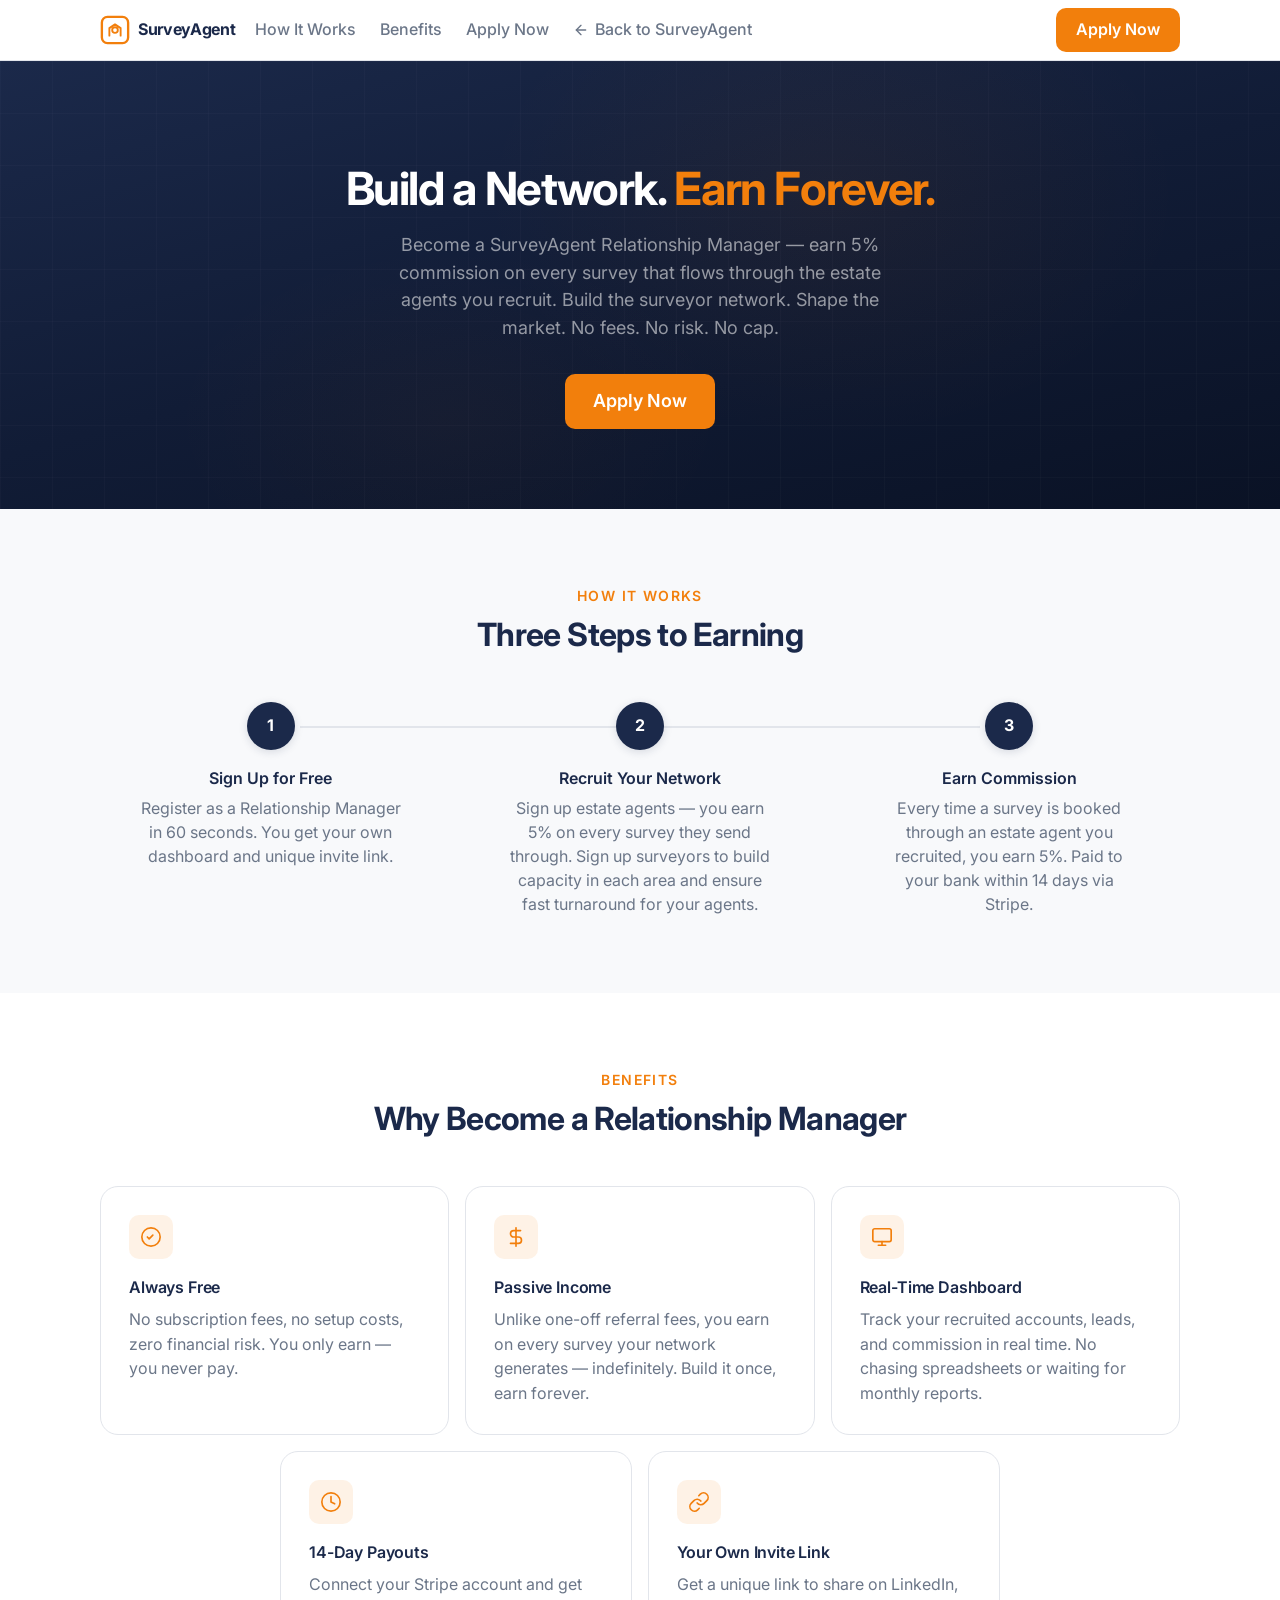
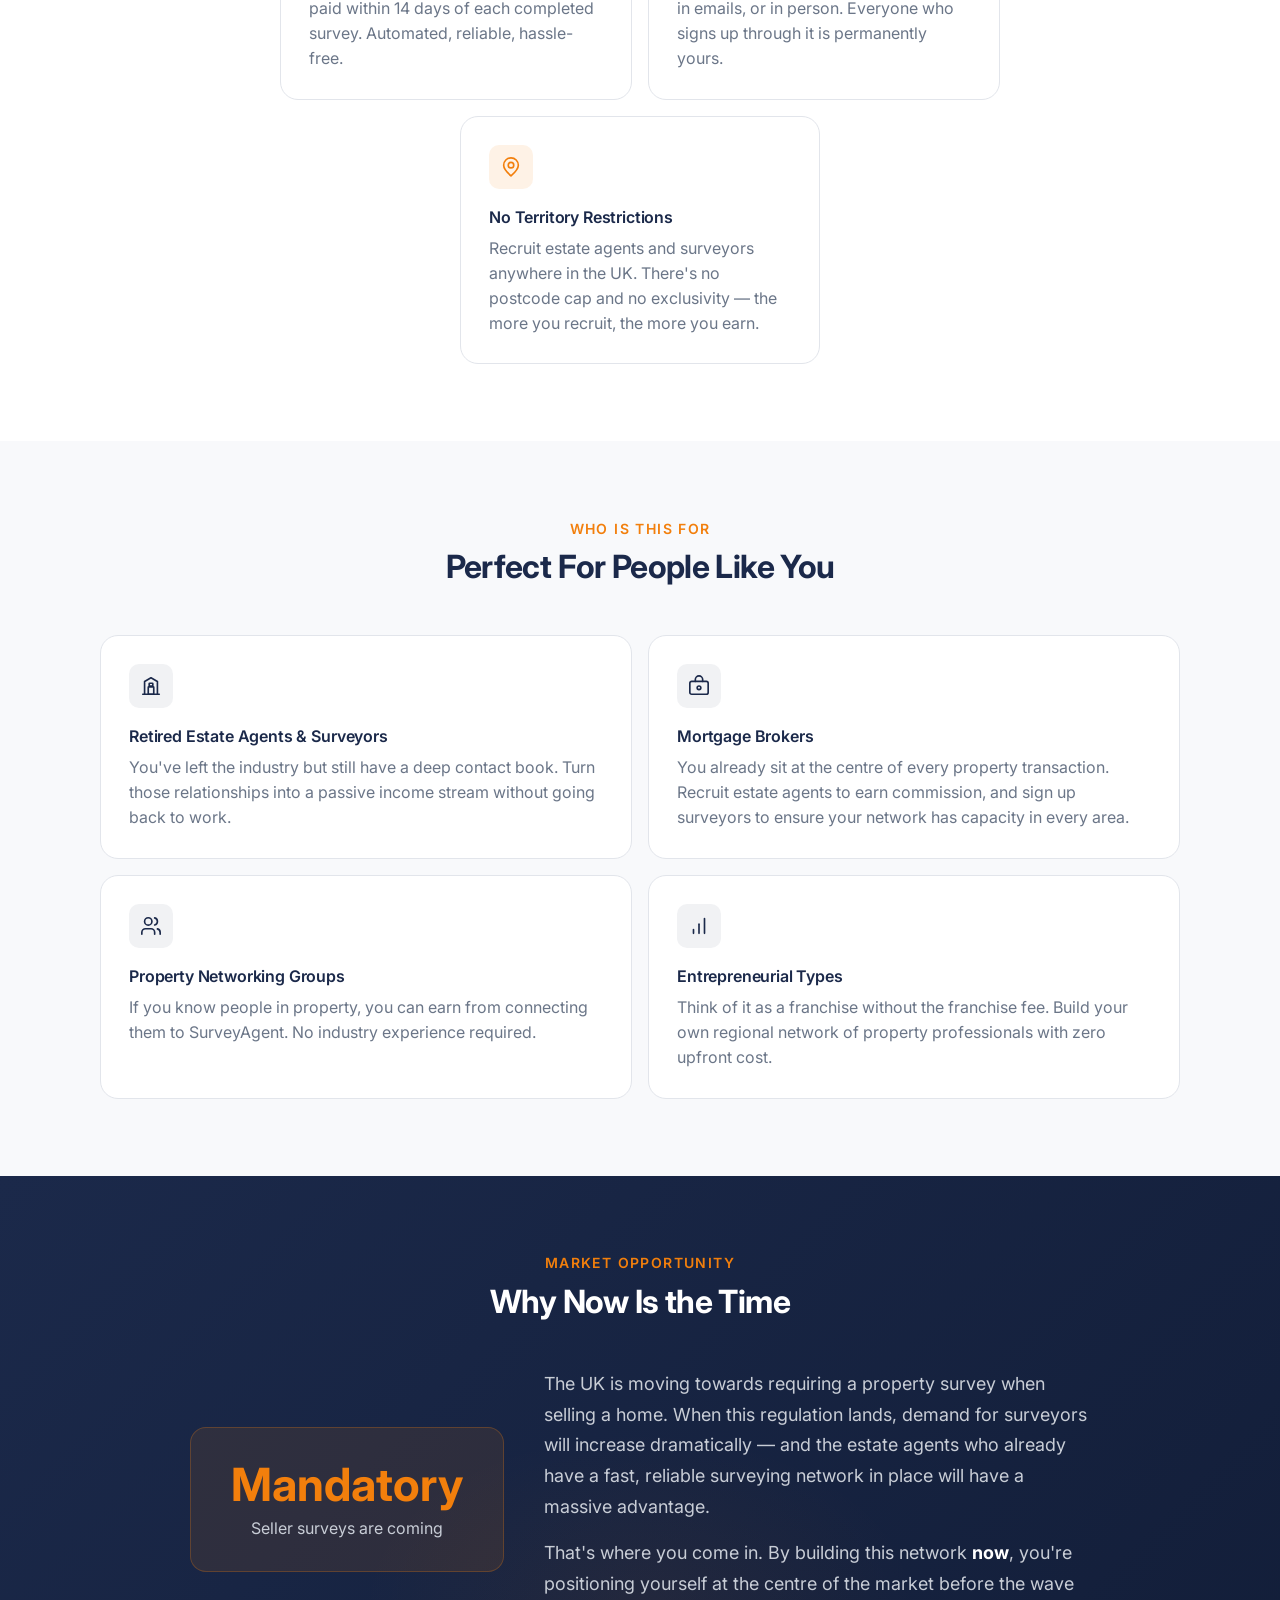
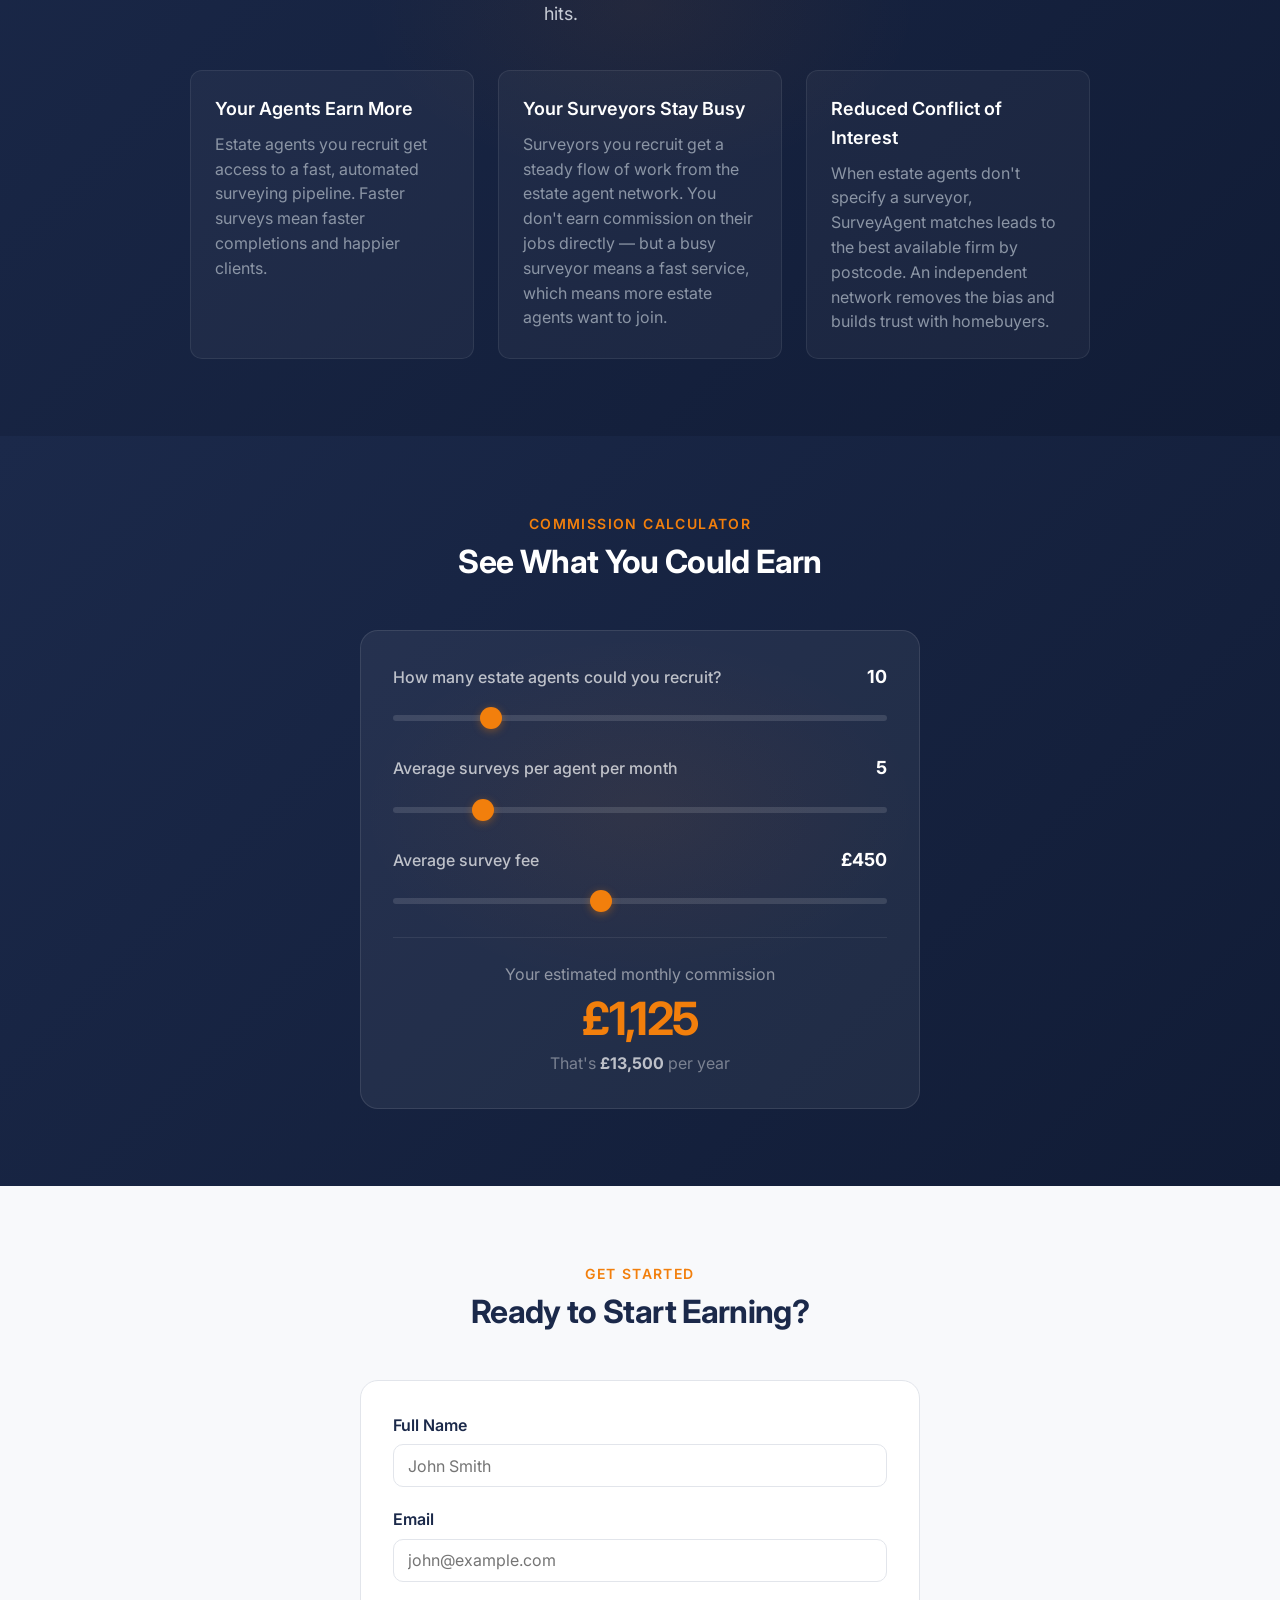
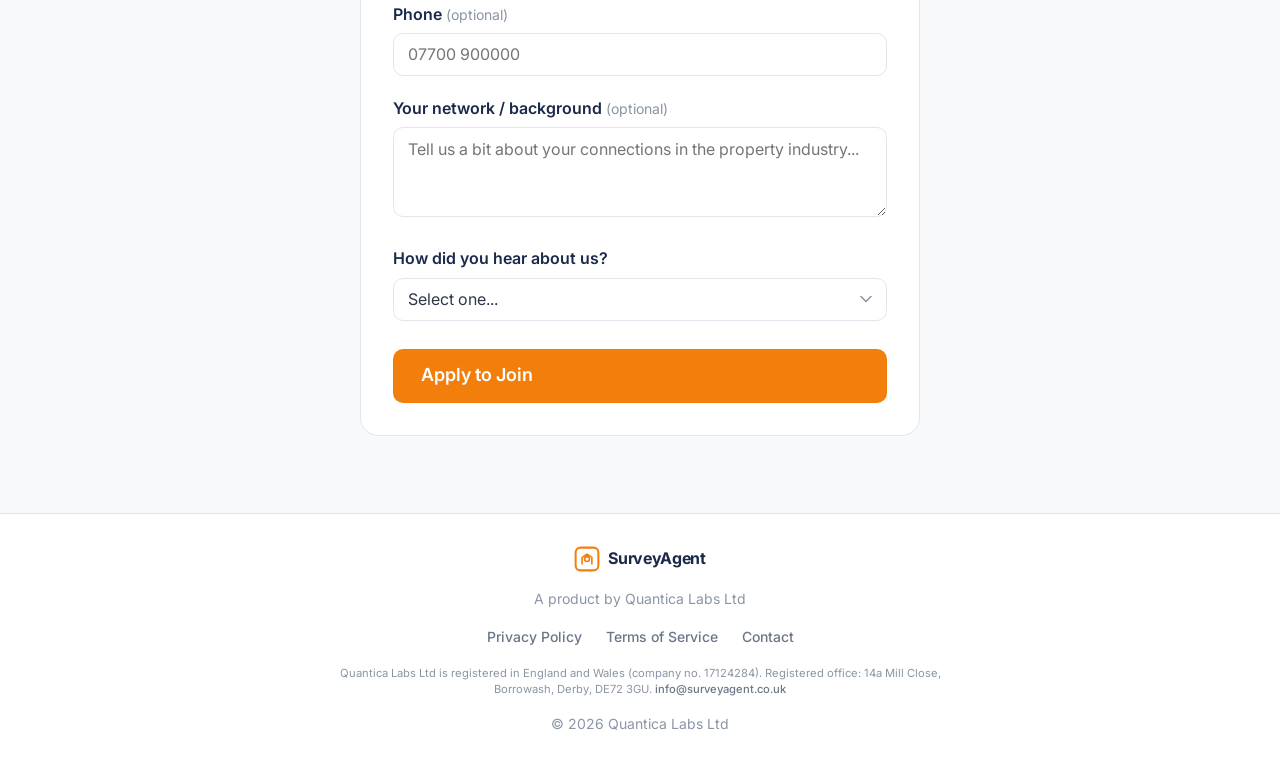
==== partner.html @ 7b4f499f "Make the company disclosure smaller and centered Footer legal line is 0.7rem, muted, and text-align " ====
<!DOCTYPE html>
<html lang="en">
<head>
  <meta charset="UTF-8">
  <meta name="viewport" content="width=device-width, initial-scale=1.0">
  <title>Become a Relationship Manager — SurveyAgent</title>
  <meta name="description" content="Earn 5% commission on every property survey by recruiting estate agents to SurveyAgent. Build the surveyor network. Free to join, no cap on earnings.">
  <meta property="og:title" content="Become a Relationship Manager — SurveyAgent">
  <meta property="og:description" content="Earn 5% commission on every property survey by recruiting estate agents to SurveyAgent. Build the surveyor network. Free to join, no cap on earnings.">
  <meta property="og:type" content="website">
  <meta property="og:url" content="https://surveyagent.co.uk/partner">
  <meta name="twitter:card" content="summary_large_image">
  <meta name="twitter:title" content="Become a Relationship Manager — SurveyAgent">
  <meta name="twitter:description" content="Earn 5% commission on every property survey by recruiting estate agents to SurveyAgent. Build the surveyor network. Free to join, no cap on earnings.">
  <link rel="preconnect" href="https://fonts.googleapis.com">
  <link rel="preconnect" href="https://fonts.gstatic.com" crossorigin>
  <link href="https://fonts.googleapis.com/css2?family=Inter:wght@400;500;600;700&display=swap" rel="stylesheet">
  <link rel="icon" type="image/svg+xml" href="data:image/svg+xml,%3Csvg width='32' height='32' viewBox='0 0 32 32' fill='none' xmlns='http://www.w3.org/2000/svg'%3E%3Crect x='2' y='2' width='28' height='28' rx='6' stroke='%23f27f0c' stroke-width='2.5'/%3E%3Cpath d='M10 22V14L16 10L22 14V22' stroke='%23f27f0c' stroke-width='2' stroke-linecap='round' stroke-linejoin='round'/%3E%3Ccircle cx='16' cy='16' r='3' stroke='%23f27f0c' stroke-width='2'/%3E%3C/svg%3E">
  <style>
    /* ===== RESET & BASE ===== */
    *, *::before, *::after { box-sizing: border-box; margin: 0; padding: 0; }

    html {
      -webkit-font-smoothing: antialiased;
      -moz-osx-font-smoothing: grayscale;
      text-rendering: optimizeLegibility;
      scroll-behavior: smooth;
    }

    :root {
      --navy: #1b294a;
      --navy-dark: #111c36;
      --navy-deeper: #0a1225;
      --orange: #f27f0c;
      --orange-hover: #d96f08;
      --orange-glow: rgba(242, 127, 12, 0.15);
      --orange-light: rgba(242, 127, 12, 0.1);
      --white: #ffffff;
      --gray-50: #f8f9fb;
      --gray-100: #f0f2f5;
      --gray-200: #e2e5eb;
      --gray-300: #c8cdd6;
      --gray-400: #8b95a5;
      --gray-500: #6b7688;
      --gray-600: #4a5568;
      --gray-700: #2d3748;
      --text-xs: clamp(0.75rem, 0.7rem + 0.25vw, 0.875rem);
      --text-sm: clamp(0.875rem, 0.8rem + 0.35vw, 1rem);
      --text-base: clamp(1rem, 0.95rem + 0.25vw, 1.125rem);
      --text-lg: clamp(1.125rem, 1rem + 0.75vw, 1.375rem);
      --text-xl: clamp(1.375rem, 1.1rem + 1.2vw, 2rem);
      --text-2xl: clamp(1.75rem, 1.1rem + 2.2vw, 3rem);
      --font-body: 'Inter', -apple-system, BlinkMacSystemFont, 'Segoe UI', sans-serif;
      --radius-sm: 0.375rem;
      --radius-md: 0.625rem;
      --radius-lg: 0.875rem;
      --radius-xl: 1.125rem;
      --shadow-sm: 0 1px 3px rgba(0,0,0,0.06), 0 1px 2px rgba(0,0,0,0.04);
      --shadow-md: 0 4px 16px rgba(0,0,0,0.07), 0 2px 4px rgba(0,0,0,0.04);
      --shadow-lg: 0 10px 32px rgba(0,0,0,0.1), 0 4px 10px rgba(0,0,0,0.05);
      --transition-fast: 180ms cubic-bezier(0.16, 1, 0.3, 1);
      --transition-med: 300ms cubic-bezier(0.16, 1, 0.3, 1);
    }

    body {
      font-family: var(--font-body);
      font-size: var(--text-base);
      line-height: 1.6;
      color: var(--gray-700);
      background-color: var(--white);
      overflow-x: hidden;
    }

    a { text-decoration: none; color: inherit; }
    button { cursor: pointer; background: none; border: none; font: inherit; }

    /* ===== SCROLL REVEAL ===== */
    [data-reveal] {
      opacity: 0;
      transform: translateY(20px);
      transition: opacity 0.55s cubic-bezier(0.16, 1, 0.3, 1),
                  transform 0.55s cubic-bezier(0.16, 1, 0.3, 1);
    }
    [data-reveal].is-visible {
      opacity: 1;
      transform: translateY(0);
    }
    [data-reveal-child] > * {
      opacity: 0;
      transform: translateY(16px);
      transition: opacity 0.5s cubic-bezier(0.16, 1, 0.3, 1),
                  transform 0.5s cubic-bezier(0.16, 1, 0.3, 1);
    }
    [data-reveal-child].is-visible > * {
      opacity: 1;
      transform: translateY(0);
    }
    [data-reveal-child].is-visible > *:nth-child(1) { transition-delay: 0s; }
    [data-reveal-child].is-visible > *:nth-child(2) { transition-delay: 0.08s; }
    [data-reveal-child].is-visible > *:nth-child(3) { transition-delay: 0.16s; }
    [data-reveal-child].is-visible > *:nth-child(4) { transition-delay: 0.24s; }
    [data-reveal-child].is-visible > *:nth-child(5) { transition-delay: 0.32s; }
    [data-reveal-child].is-visible > *:nth-child(6) { transition-delay: 0.40s; }

    /* ===== STICKY NAV ===== */
    .nav {
      position: sticky;
      top: 0;
      z-index: 100;
      background: rgba(255,255,255,0.92);
      backdrop-filter: blur(16px) saturate(180%);
      -webkit-backdrop-filter: blur(16px) saturate(180%);
      border-bottom: 1px solid var(--gray-200);
      padding: 0 1.5rem;
    }

    .nav-inner {
      max-width: 1080px;
      margin: 0 auto;
      display: flex;
      align-items: center;
      justify-content: space-between;
      height: 60px;
    }

    .nav-left {
      display: flex;
      align-items: center;
      gap: 1.25rem;
    }

    .nav-logo {
      display: flex;
      align-items: center;
      gap: 0.5rem;
      transition: opacity var(--transition-fast);
    }
    .nav-logo:hover { opacity: 0.7; }
    .nav-logo svg { width: 30px; height: 30px; }
    .nav-logo .wordmark {
      font-size: var(--text-sm);
      font-weight: 700;
      color: var(--navy);
      letter-spacing: -0.02em;
    }

    .nav-links {
      display: flex;
      align-items: center;
      gap: 1.5rem;
    }

    .nav-links a {
      font-size: var(--text-sm);
      color: var(--gray-500);
      font-weight: 500;
      transition: color var(--transition-fast);
    }
    .nav-links a:hover { color: var(--navy); }

    .nav-back {
      font-size: var(--text-sm);
      color: var(--gray-400);
      display: flex;
      align-items: center;
      gap: 0.35rem;
      transition: color var(--transition-fast);
      font-weight: 500;
    }
    .nav-back:hover { color: var(--navy); }
    .nav-back svg {
      width: 16px; height: 16px;
      stroke: currentColor; fill: none;
      stroke-width: 2; stroke-linecap: round; stroke-linejoin: round;
    }

    .nav-hamburger {
      display: none;
      width: 36px;
      height: 36px;
      align-items: center;
      justify-content: center;
      border-radius: var(--radius-sm);
      transition: background var(--transition-fast);
    }
    .nav-hamburger:hover { background: var(--gray-100); }
    .nav-hamburger svg {
      width: 20px; height: 20px;
      stroke: var(--navy); fill: none;
      stroke-width: 2; stroke-linecap: round; stroke-linejoin: round;
    }

    .nav-right {
      display: flex;
      align-items: center;
      gap: 1rem;
    }

    .btn-cta {
      display: inline-flex;
      align-items: center;
      gap: 0.5rem;
      padding: 0.575rem 1.25rem;
      background: var(--orange);
      color: var(--white);
      font-size: var(--text-sm);
      font-weight: 600;
      border-radius: var(--radius-md);
      transition: all var(--transition-fast);
      white-space: nowrap;
    }
    .btn-cta:hover {
      background: var(--orange-hover);
      transform: translateY(-1px);
      box-shadow: 0 4px 14px rgba(242,127,12,0.3);
    }

    .btn-cta-lg {
      padding: 0.8rem 1.75rem;
      font-size: var(--text-base);
      border-radius: var(--radius-md);
    }

    /* ===== MOBILE NAV ===== */
    .mobile-menu {
      display: none;
      position: fixed;
      top: 60px;
      left: 0;
      right: 0;
      background: var(--white);
      border-bottom: 1px solid var(--gray-200);
      padding: 1rem 1.5rem;
      z-index: 99;
      box-shadow: var(--shadow-lg);
    }
    .mobile-menu.is-open { display: block; }
    .mobile-menu a {
      display: block;
      padding: 0.75rem 0;
      font-size: var(--text-sm);
      font-weight: 500;
      color: var(--gray-600);
      border-bottom: 1px solid var(--gray-100);
      transition: color var(--transition-fast);
    }
    .mobile-menu a:last-child { border-bottom: none; }
    .mobile-menu a:hover { color: var(--orange); }

    @media (max-width: 700px) {
      .nav-links { display: none; }
      .nav-hamburger { display: flex; }
    }

    /* ===== HERO ===== */
    .sales-hero {
      background: linear-gradient(165deg, var(--navy) 0%, var(--navy-dark) 50%, var(--navy-deeper) 100%);
      padding: clamp(4rem, 8vw, 6.5rem) 1.5rem clamp(3.5rem, 7vw, 5rem);
      text-align: center;
      position: relative;
      overflow: hidden;
    }

    .sales-hero::before {
      content: '';
      position: absolute;
      inset: 0;
      background:
        radial-gradient(ellipse 500px 350px at 65% 30%, rgba(242,127,12,0.05) 0%, transparent 70%),
        radial-gradient(ellipse 400px 250px at 35% 80%, rgba(242,127,12,0.03) 0%, transparent 70%);
      pointer-events: none;
    }

    .sales-hero::after {
      content: '';
      position: absolute;
      inset: 0;
      background-image:
        linear-gradient(rgba(255,255,255,0.018) 1px, transparent 1px),
        linear-gradient(90deg, rgba(255,255,255,0.018) 1px, transparent 1px);
      background-size: 52px 52px;
      pointer-events: none;
    }

    .sales-hero-content {
      position: relative;
      z-index: 2;
      max-width: 620px;
      margin: 0 auto;
      animation: heroIn 0.7s cubic-bezier(0.16, 1, 0.3, 1) both;
    }
    @keyframes heroIn {
      from { opacity: 0; transform: translateY(-10px); }
      to   { opacity: 1; transform: translateY(0); }
    }

    .sales-hero h1 {
      font-size: var(--text-2xl);
      font-weight: 700;
      color: var(--white);
      letter-spacing: -0.03em;
      line-height: 1.12;
      margin-bottom: 1rem;
    }
    .sales-hero h1 span { color: var(--orange); }

    .sales-hero p {
      font-size: var(--text-base);
      color: rgba(255,255,255,0.55);
      line-height: 1.55;
      max-width: 500px;
      margin: 0 auto 2rem;
    }

    .sales-hero .btn-cta {
      animation: heroIn 0.7s 0.15s cubic-bezier(0.16, 1, 0.3, 1) both;
    }

    /* ===== SECTIONS ===== */
    .section {
      padding: clamp(3rem, 6vw, 5rem) 1.5rem;
    }

    .section-alt { background: var(--gray-50); }

    .section-navy {
      background: linear-gradient(135deg, var(--navy) 0%, var(--navy-dark) 100%);
      position: relative;
      overflow: hidden;
    }
    .section-navy::before {
      content: '';
      position: absolute;
      inset: 0;
      background: radial-gradient(ellipse 400px 250px at 50% 50%, rgba(242,127,12,0.06) 0%, transparent 70%);
      pointer-events: none;
    }

    .section-inner {
      max-width: 1080px;
      margin: 0 auto;
    }

    .section-header {
      text-align: center;
      margin-bottom: clamp(2rem, 4vw, 3rem);
    }

    .section-label {
      font-size: var(--text-xs);
      font-weight: 600;
      color: var(--orange);
      text-transform: uppercase;
      letter-spacing: 0.1em;
      margin-bottom: 0.5rem;
    }

    .section-title {
      font-size: var(--text-xl);
      font-weight: 700;
      color: var(--navy);
      letter-spacing: -0.02em;
      line-height: 1.2;
    }

    .section-navy .section-title { color: var(--white); }
    .section-navy .section-label { color: var(--orange); }

    /* ===== HOW IT WORKS ===== */
    .steps-grid {
      display: grid;
      grid-template-columns: repeat(3, 1fr);
      gap: 1.75rem;
      position: relative;
    }

    @media (min-width: 861px) {
      .steps-grid::before {
        content: '';
        position: absolute;
        top: 24px;
        left: calc(16.667% + 1.25rem);
        right: calc(16.667% + 1.25rem);
        height: 2px;
        background: linear-gradient(90deg, var(--gray-200) 0%, var(--gray-200) 100%);
        background-size: 8px 2px;
      }
    }

    @media (max-width: 860px) {
      .steps-grid { grid-template-columns: 1fr; gap: 1.25rem; }
    }

    .step-item { text-align: center; position: relative; }

    .step-number {
      width: 48px;
      height: 48px;
      border-radius: 50%;
      background: var(--navy);
      color: var(--white);
      font-weight: 700;
      font-size: var(--text-sm);
      display: inline-flex;
      align-items: center;
      justify-content: center;
      margin-bottom: 1rem;
      position: relative;
      z-index: 2;
      box-shadow: 0 2px 8px rgba(27,41,74,0.15);
    }

    .step-item h3 {
      font-size: var(--text-sm);
      font-weight: 600;
      color: var(--navy);
      margin-bottom: 0.25rem;
    }

    .step-item p {
      font-size: var(--text-sm);
      color: var(--gray-500);
      line-height: 1.5;
      max-width: 260px;
      margin: 0 auto;
    }

    /* ===== BENEFIT CARDS ===== */
    .benefit-grid {
      display: grid;
      gap: 1rem;
    }

    .benefit-grid-3 { grid-template-columns: repeat(3, 1fr); }

    @media (max-width: 860px) {
      .benefit-grid-3 { grid-template-columns: 1fr; }
    }

    .benefit-card {
      background: var(--white);
      border: 1px solid var(--gray-200);
      border-radius: var(--radius-xl);
      padding: 1.75rem;
      transition: all var(--transition-med);
    }

    .section-alt .benefit-card { background: var(--white); }

    .benefit-card:hover {
      transform: translateY(-3px);
      box-shadow: var(--shadow-lg);
      border-color: var(--gray-300);
    }

    .benefit-icon {
      width: 44px;
      height: 44px;
      border-radius: var(--radius-md);
      background: var(--orange-light);
      display: flex;
      align-items: center;
      justify-content: center;
      margin-bottom: 1rem;
    }

    .benefit-icon svg {
      width: 22px; height: 22px;
      stroke: var(--orange); fill: none;
      stroke-width: 1.8;
      stroke-linecap: round; stroke-linejoin: round;
    }

    .benefit-card h3 {
      font-size: var(--text-sm);
      font-weight: 600;
      color: var(--navy);
      margin-bottom: 0.375rem;
      letter-spacing: -0.01em;
    }

    .benefit-card p {
      font-size: var(--text-sm);
      color: var(--gray-500);
      line-height: 1.55;
    }

    .benefit-bottom-row {
      display: grid;
      grid-template-columns: repeat(2, 1fr);
      gap: 1rem;
      max-width: 720px;
      margin: 1rem auto 0;
    }

    @media (max-width: 860px) {
      .benefit-bottom-row { grid-template-columns: 1fr; max-width: 100%; }
    }

    /* ===== PERSONA CARDS ===== */
    .persona-grid {
      display: grid;
      grid-template-columns: repeat(2, 1fr);
      gap: 1rem;
    }

    @media (max-width: 700px) {
      .persona-grid { grid-template-columns: 1fr; }
    }

    .persona-card {
      background: var(--white);
      border: 1px solid var(--gray-200);
      border-radius: var(--radius-xl);
      padding: 1.75rem;
      transition: all var(--transition-med);
    }

    .persona-card:hover {
      transform: translateY(-3px);
      box-shadow: var(--shadow-lg);
      border-color: var(--gray-300);
    }

    .persona-icon {
      width: 44px;
      height: 44px;
      border-radius: var(--radius-md);
      background: rgba(27,41,74,0.06);
      display: flex;
      align-items: center;
      justify-content: center;
      margin-bottom: 1rem;
    }

    .persona-icon svg {
      width: 22px; height: 22px;
      stroke: var(--navy); fill: none;
      stroke-width: 1.8;
      stroke-linecap: round; stroke-linejoin: round;
    }

    .persona-card h3 {
      font-size: var(--text-sm);
      font-weight: 600;
      color: var(--navy);
      margin-bottom: 0.375rem;
      letter-spacing: -0.01em;
    }

    .persona-card p {
      font-size: var(--text-sm);
      color: var(--gray-500);
      line-height: 1.55;
    }

    /* ===== MARKET OPPORTUNITY ===== */
    .opportunity-content {
      max-width: 900px;
      margin: 0 auto;
    }

    .opportunity-main {
      display: flex;
      gap: 2.5rem;
      align-items: center;
      margin-bottom: 2.5rem;
    }

    .opportunity-highlight {
      flex-shrink: 0;
      background: rgba(242, 127, 12, 0.1);
      border: 1px solid rgba(242, 127, 12, 0.25);
      border-radius: 16px;
      padding: 2rem 2.5rem;
      text-align: center;
      min-width: 180px;
    }

    .opportunity-stat {
      font-size: var(--text-2xl);
      font-weight: 700;
      color: var(--orange);
      line-height: 1.1;
    }

    .opportunity-stat-label {
      font-size: var(--text-sm);
      color: var(--gray-300);
      margin-top: 0.5rem;
      line-height: 1.3;
    }

    .opportunity-text p {
      color: var(--gray-300);
      font-size: var(--text-base);
      line-height: 1.7;
    }

    .opportunity-text strong {
      color: var(--white);
    }

    .opportunity-cards {
      display: grid;
      grid-template-columns: repeat(3, 1fr);
      gap: 1.5rem;
    }

    .opportunity-card {
      background: rgba(255, 255, 255, 0.04);
      border: 1px solid rgba(255, 255, 255, 0.08);
      border-radius: 12px;
      padding: 1.5rem;
      transition: border-color 0.3s ease, transform 0.3s ease;
    }

    .opportunity-card:hover {
      border-color: rgba(242, 127, 12, 0.3);
      transform: translateY(-2px);
    }

    .opportunity-card h3 {
      font-size: var(--text-base);
      font-weight: 600;
      color: var(--white);
      margin-bottom: 0.5rem;
    }

    .opportunity-card p {
      font-size: var(--text-sm);
      color: var(--gray-400);
      line-height: 1.55;
    }

    @media (max-width: 768px) {
      .opportunity-main {
        flex-direction: column;
        text-align: center;
      }
      .opportunity-cards {
        grid-template-columns: 1fr;
      }
    }

    /* ===== CALCULATOR ===== */
    .calc-wrapper {
      max-width: 560px;
      margin: 0 auto;
      position: relative;
      z-index: 1;
    }

    .calc-card {
      background: rgba(255,255,255,0.06);
      border: 1px solid rgba(255,255,255,0.1);
      border-radius: var(--radius-xl);
      padding: 2rem;
    }

    .calc-field {
      margin-bottom: 1.5rem;
    }

    .calc-field label {
      display: flex;
      justify-content: space-between;
      align-items: baseline;
      font-size: var(--text-sm);
      font-weight: 500;
      color: rgba(255,255,255,0.7);
      margin-bottom: 0.625rem;
    }

    .calc-field label .calc-val {
      font-weight: 700;
      color: var(--white);
      font-size: var(--text-base);
    }

    .calc-slider {
      -webkit-appearance: none;
      appearance: none;
      width: 100%;
      height: 6px;
      border-radius: 3px;
      background: rgba(255,255,255,0.12);
      outline: none;
    }

    .calc-slider::-webkit-slider-thumb {
      -webkit-appearance: none;
      appearance: none;
      width: 22px;
      height: 22px;
      border-radius: 50%;
      background: var(--orange);
      cursor: pointer;
      box-shadow: 0 2px 8px rgba(242,127,12,0.4);
      transition: transform var(--transition-fast);
    }
    .calc-slider::-webkit-slider-thumb:hover {
      transform: scale(1.15);
    }

    .calc-slider::-moz-range-thumb {
      width: 22px;
      height: 22px;
      border-radius: 50%;
      background: var(--orange);
      cursor: pointer;
      border: none;
      box-shadow: 0 2px 8px rgba(242,127,12,0.4);
    }

    .calc-result {
      text-align: center;
      padding-top: 1.5rem;
      border-top: 1px solid rgba(255,255,255,0.08);
    }

    .calc-result-label {
      font-size: var(--text-sm);
      color: rgba(255,255,255,0.5);
      margin-bottom: 0.25rem;
    }

    .calc-result-value {
      font-size: var(--text-2xl);
      font-weight: 700;
      color: var(--orange);
      letter-spacing: -0.03em;
      line-height: 1.2;
    }

    .calc-result-annual {
      font-size: var(--text-sm);
      color: rgba(255,255,255,0.4);
      margin-top: 0.25rem;
    }

    .calc-result-annual strong {
      color: rgba(255,255,255,0.7);
    }

    /* ===== APPLICATION FORM ===== */
    .form-card {
      max-width: 560px;
      margin: 0 auto;
      background: var(--white);
      border: 1px solid var(--gray-200);
      border-radius: var(--radius-xl);
      padding: 2rem;
    }

    .section-alt .form-card { background: var(--white); }

    .form-group {
      margin-bottom: 1.25rem;
    }

    .form-group label {
      display: block;
      font-size: var(--text-sm);
      font-weight: 600;
      color: var(--navy);
      margin-bottom: 0.375rem;
    }

    .form-group label .optional {
      font-weight: 400;
      color: var(--gray-400);
      font-size: var(--text-xs);
    }

    .form-input,
    .form-select,
    .form-textarea {
      width: 100%;
      padding: 0.65rem 0.875rem;
      border: 1px solid var(--gray-200);
      border-radius: var(--radius-md);
      font-family: var(--font-body);
      font-size: var(--text-sm);
      color: var(--gray-700);
      background: var(--white);
      transition: border-color var(--transition-fast), box-shadow var(--transition-fast);
      outline: none;
    }

    .form-input:focus,
    .form-select:focus,
    .form-textarea:focus {
      border-color: var(--orange);
      box-shadow: 0 0 0 3px var(--orange-glow);
    }

    .form-textarea {
      min-height: 90px;
      resize: vertical;
    }

    .form-select {
      appearance: none;
      background-image: url("data:image/svg+xml,%3Csvg width='12' height='8' viewBox='0 0 12 8' fill='none' xmlns='http://www.w3.org/2000/svg'%3E%3Cpath d='M1 1.5L6 6.5L11 1.5' stroke='%238b95a5' stroke-width='1.5' stroke-linecap='round' stroke-linejoin='round'/%3E%3C/svg%3E");
      background-repeat: no-repeat;
      background-position: right 0.875rem center;
      padding-right: 2.5rem;
    }

    .form-submit {
      width: 100%;
      margin-top: 0.5rem;
    }

    .form-success {
      display: none;
      text-align: center;
      padding: 2rem 1rem;
    }

    .form-success.is-visible { display: block; }

    .form-success-icon {
      width: 56px;
      height: 56px;
      border-radius: 50%;
      background: rgba(34,197,94,0.1);
      display: inline-flex;
      align-items: center;
      justify-content: center;
      margin-bottom: 1rem;
    }

    .form-success-icon svg {
      width: 28px; height: 28px;
      stroke: #22c55e; fill: none;
      stroke-width: 2; stroke-linecap: round; stroke-linejoin: round;
    }

    .form-success h3 {
      font-size: var(--text-lg);
      font-weight: 700;
      color: var(--navy);
      margin-bottom: 0.5rem;
    }

    .form-success p {
      font-size: var(--text-sm);
      color: var(--gray-500);
      line-height: 1.55;
    }

    .form-success a {
      color: var(--orange);
      font-weight: 600;
    }
    .form-success a:hover { text-decoration: underline; }

    /* ===== CTA BAND ===== */
    .cta-band {
      background: linear-gradient(135deg, var(--navy) 0%, var(--navy-dark) 100%);
      padding: clamp(2.5rem, 5vw, 4rem) 1.5rem;
      text-align: center;
      position: relative;
      overflow: hidden;
    }

    .cta-band::before {
      content: '';
      position: absolute;
      inset: 0;
      background: radial-gradient(ellipse 400px 250px at 50% 50%, rgba(242,127,12,0.06) 0%, transparent 70%);
      pointer-events: none;
    }

    .cta-band h2 {
      font-size: var(--text-xl);
      font-weight: 700;
      color: var(--white);
      margin-bottom: 0.5rem;
      letter-spacing: -0.02em;
      position: relative;
      z-index: 1;
    }

    .cta-band p {
      font-size: var(--text-sm);
      color: rgba(255,255,255,0.45);
      margin-bottom: 1.5rem;
      position: relative;
      z-index: 1;
    }

    .cta-band .btn-cta { position: relative; z-index: 1; }

    /* ===== FOOTER ===== */
    .footer {
      padding: 2rem 1.5rem;
      text-align: center;
      border-top: 1px solid var(--gray-200);
    }

    .footer-inner {
      max-width: 1080px;
      margin: 0 auto;
      display: flex;
      flex-direction: column;
      align-items: center;
      gap: 1rem;
    }

    .footer-logo {
      display: flex;
      align-items: center;
      gap: 0.5rem;
    }
    .footer-logo svg { width: 26px; height: 26px; }
    .footer-logo .wordmark {
      font-size: var(--text-sm);
      font-weight: 700;
      color: var(--navy);
      letter-spacing: -0.02em;
    }

    .footer-links {
      display: flex;
      flex-wrap: wrap;
      justify-content: center;
      align-items: center;
      gap: 1.5rem;
      font-size: var(--text-xs);
    }

    .footer-links a {
      color: var(--gray-500);
      transition: color var(--transition-fast);
      font-weight: 500;
    }
    .footer-links a:hover { color: var(--orange); }

    .footer-copy {
      font-size: var(--text-xs);
      color: var(--gray-400);
    }

    .footer-legal {
      width: 100%;
      max-width: 40rem;
      margin: 0 auto;
      padding: 0 0.75rem;
      font-size: 0.7rem;
      color: var(--gray-400);
      line-height: 1.45;
      text-align: center;
    }
    .footer-legal a {
      color: var(--gray-500);
      font-weight: 500;
    }
    .footer-legal a:hover { color: var(--orange); }

    /* ===== MOBILE REFINEMENTS ===== */
    @media (max-width: 540px) {
      .nav-inner { height: 52px; }
      .benefit-card, .persona-card { padding: 1.375rem; }
      .section { padding: clamp(2.5rem, 5vw, 3.5rem) 1.25rem; }
      .sales-hero { padding: clamp(3rem, 7vw, 4.5rem) 1.25rem clamp(2.5rem, 5vw, 3.5rem); }
      .calc-card { padding: 1.5rem; }
      .form-card { padding: 1.5rem; }
    }

    .sr-only {
      position: absolute; width: 1px; height: 1px; padding: 0; margin: -1px;
      overflow: hidden; clip: rect(0,0,0,0); white-space: nowrap; border-width: 0;
    }
  </style>
</head>
<body>

  <!-- ===== NAV ===== -->
  <nav class="nav">
    <div class="nav-inner">
      <div class="nav-left">
        <a href="https://surveyagent.co.uk" class="nav-logo" aria-label="SurveyAgent home">
          <svg width="30" height="30" viewBox="0 0 32 32" fill="none"><rect x="2" y="2" width="28" height="28" rx="6" stroke="#f27f0c" stroke-width="2.5"/><path d="M10 22V14L16 10L22 14V22" stroke="#f27f0c" stroke-width="2" stroke-linecap="round" stroke-linejoin="round"/><circle cx="16" cy="16" r="3" stroke="#f27f0c" stroke-width="2"/></svg>
          <span class="wordmark">SurveyAgent</span>
        </a>
        <div class="nav-links">
          <a href="#how-it-works">How It Works</a>
          <a href="#benefits">Benefits</a>
          <a href="#apply">Apply Now</a>
          <a href="https://surveyagent.co.uk" class="nav-back">
            <svg viewBox="0 0 24 24"><path d="M19 12H5"/><path d="M12 19l-7-7 7-7"/></svg>
            Back to SurveyAgent
          </a>
        </div>
      </div>
      <div class="nav-right">
        <button class="nav-hamburger" aria-label="Open menu" id="hamburger">
          <svg viewBox="0 0 24 24"><line x1="3" y1="6" x2="21" y2="6"/><line x1="3" y1="12" x2="21" y2="12"/><line x1="3" y1="18" x2="21" y2="18"/></svg>
        </button>
        <a href="#apply" class="btn-cta">Apply Now</a>
      </div>
    </div>
  </nav>

  <!-- ===== MOBILE MENU ===== -->
  <div class="mobile-menu" id="mobile-menu">
    <a href="#how-it-works">How It Works</a>
    <a href="#benefits">Benefits</a>
    <a href="#apply">Apply Now</a>
    <a href="https://surveyagent.co.uk">Back to SurveyAgent</a>
  </div>

  <!-- ===== HERO ===== -->
  <section class="sales-hero">
    <div class="sales-hero-content">
      <h1>Build a Network. <span>Earn Forever.</span></h1>
      <p>Become a SurveyAgent Relationship Manager — earn 5% commission on every survey that flows through the estate agents you recruit. Build the surveyor network. Shape the market. No fees. No risk. No cap.</p>
      <a href="#apply" class="btn-cta btn-cta-lg">Apply Now</a>
    </div>
  </section>

  <!-- ===== HOW IT WORKS ===== -->
  <section class="section section-alt" id="how-it-works">
    <div class="section-inner">
      <div class="section-header" data-reveal>
        <div class="section-label">How It Works</div>
        <h2 class="section-title">Three Steps to Earning</h2>
      </div>
      <div class="steps-grid" data-reveal-child>
        <div class="step-item">
          <div class="step-number">1</div>
          <h3>Sign Up for Free</h3>
          <p>Register as a Relationship Manager in 60 seconds. You get your own dashboard and unique invite link.</p>
        </div>
        <div class="step-item">
          <div class="step-number">2</div>
          <h3>Recruit Your Network</h3>
          <p>Sign up estate agents — you earn 5% on every survey they send through. Sign up surveyors to build capacity in each area and ensure fast turnaround for your agents.</p>
        </div>
        <div class="step-item">
          <div class="step-number">3</div>
          <h3>Earn Commission</h3>
          <p>Every time a survey is booked through an estate agent you recruited, you earn 5%. Paid to your bank within 14 days via Stripe.</p>
        </div>
      </div>
    </div>
  </section>

  <!-- ===== BENEFITS ===== -->
  <section class="section" id="benefits">
    <div class="section-inner">
      <div class="section-header" data-reveal>
        <div class="section-label">Benefits</div>
        <h2 class="section-title">Why Become a Relationship Manager</h2>
      </div>
      <div class="benefit-grid benefit-grid-3" data-reveal-child>
        <div class="benefit-card">
          <div class="benefit-icon">
            <svg viewBox="0 0 24 24">
              <circle cx="12" cy="12" r="10"/>
              <path d="M8 12l2 2 4-4"/>
            </svg>
          </div>
          <h3>Always Free</h3>
          <p>No subscription fees, no setup costs, zero financial risk. You only earn — you never pay.</p>
        </div>
        <div class="benefit-card">
          <div class="benefit-icon">
            <svg viewBox="0 0 24 24">
              <path d="M12 2v20"/>
              <path d="M17 5H9.5a3.5 3.5 0 000 7h5a3.5 3.5 0 010 7H6"/>
            </svg>
          </div>
          <h3>Passive Income</h3>
          <p>Unlike one-off referral fees, you earn on every survey your network generates — indefinitely. Build it once, earn forever.</p>
        </div>
        <div class="benefit-card">
          <div class="benefit-icon">
            <svg viewBox="0 0 24 24">
              <rect x="2" y="3" width="20" height="14" rx="2"/>
              <path d="M8 21h8"/>
              <path d="M12 17v4"/>
            </svg>
          </div>
          <h3>Real-Time Dashboard</h3>
          <p>Track your recruited accounts, leads, and commission in real time. No chasing spreadsheets or waiting for monthly reports.</p>
        </div>
      </div>
      <div class="benefit-bottom-row" data-reveal-child>
        <div class="benefit-card">
          <div class="benefit-icon">
            <svg viewBox="0 0 24 24">
              <circle cx="12" cy="12" r="10"/>
              <path d="M12 6v6l4 2"/>
            </svg>
          </div>
          <h3>14-Day Payouts</h3>
          <p>Connect your Stripe account and get paid within 14 days of each completed survey. Automated, reliable, hassle-free.</p>
        </div>
        <div class="benefit-card">
          <div class="benefit-icon">
            <svg viewBox="0 0 24 24">
              <path d="M10 13a5 5 0 007.54.54l3-3a5 5 0 00-7.07-7.07l-1.72 1.71"/>
              <path d="M14 11a5 5 0 00-7.54-.54l-3 3a5 5 0 007.07 7.07l1.71-1.71"/>
            </svg>
          </div>
          <h3>Your Own Invite Link</h3>
          <p>Get a unique link to share on LinkedIn, in emails, or in person. Everyone who signs up through it is permanently yours.</p>
        </div>
      </div>
      <div class="benefit-bottom-row" style="margin-top: 1rem;" data-reveal-child>
        <div class="benefit-card" style="grid-column: 1 / -1; max-width: 360px; margin: 0 auto;">
          <div class="benefit-icon">
            <svg viewBox="0 0 24 24">
              <circle cx="12" cy="10" r="3"/>
              <path d="M12 21.7C17.3 17 20 13 20 10a8 8 0 10-16 0c0 3 2.7 7 8 11.7z"/>
            </svg>
          </div>
          <h3>No Territory Restrictions</h3>
          <p>Recruit estate agents and surveyors anywhere in the UK. There's no postcode cap and no exclusivity — the more you recruit, the more you earn.</p>
        </div>
      </div>
    </div>
  </section>

  <!-- ===== WHO IS THIS FOR ===== -->
  <section class="section section-alt">
    <div class="section-inner">
      <div class="section-header" data-reveal>
        <div class="section-label">Who Is This For</div>
        <h2 class="section-title">Perfect For People Like You</h2>
      </div>
      <div class="persona-grid" data-reveal-child>
        <div class="persona-card">
          <div class="persona-icon">
            <svg viewBox="0 0 24 24">
              <path d="M3 21h18"/>
              <path d="M5 21V7l7-4 7 4v14"/>
              <rect x="9" y="13" width="6" height="8" rx="0.5"/>
              <rect x="10" y="9" width="4" height="3" rx="0.5"/>
            </svg>
          </div>
          <h3>Retired Estate Agents &amp; Surveyors</h3>
          <p>You've left the industry but still have a deep contact book. Turn those relationships into a passive income stream without going back to work.</p>
        </div>
        <div class="persona-card">
          <div class="persona-icon">
            <svg viewBox="0 0 24 24">
              <rect x="2" y="7" width="20" height="14" rx="2"/>
              <path d="M16 7V5a4 4 0 00-8 0v2"/>
              <circle cx="12" cy="14" r="2"/>
            </svg>
          </div>
          <h3>Mortgage Brokers</h3>
          <p>You already sit at the centre of every property transaction. Recruit estate agents to earn commission, and sign up surveyors to ensure your network has capacity in every area.</p>
        </div>
        <div class="persona-card">
          <div class="persona-icon">
            <svg viewBox="0 0 24 24">
              <path d="M16 21v-2a4 4 0 00-4-4H6a4 4 0 00-4 4v2"/>
              <circle cx="9" cy="7" r="4"/>
              <path d="M22 21v-2a4 4 0 00-3-3.87"/>
              <path d="M16 3.13a4 4 0 010 7.75"/>
            </svg>
          </div>
          <h3>Property Networking Groups</h3>
          <p>If you know people in property, you can earn from connecting them to SurveyAgent. No industry experience required.</p>
        </div>
        <div class="persona-card">
          <div class="persona-icon">
            <svg viewBox="0 0 24 24">
              <path d="M12 20V10"/>
              <path d="M18 20V4"/>
              <path d="M6 20v-4"/>
            </svg>
          </div>
          <h3>Entrepreneurial Types</h3>
          <p>Think of it as a franchise without the franchise fee. Build your own regional network of property professionals with zero upfront cost.</p>
        </div>
      </div>
    </div>
  </section>

  <!-- ===== MARKET OPPORTUNITY ===== -->
  <section class="section section-navy">
    <div class="section-inner">
      <div class="section-header" data-reveal>
        <div class="section-label">Market Opportunity</div>
        <h2 class="section-title">Why Now Is the Time</h2>
      </div>
      <div class="opportunity-content" data-reveal>
        <div class="opportunity-main">
          <div class="opportunity-highlight">
            <div class="opportunity-stat">Mandatory</div>
            <div class="opportunity-stat-label">Seller surveys are coming</div>
          </div>
          <div class="opportunity-text">
            <p>The UK is moving towards requiring a property survey when selling a home. When this regulation lands, demand for surveyors will increase dramatically — and the estate agents who already have a fast, reliable surveying network in place will have a massive advantage.</p>
            <p style="margin-top: 1rem;">That's where you come in. By building this network <strong>now</strong>, you're positioning yourself at the centre of the market before the wave hits.</p>
          </div>
        </div>
        <div class="opportunity-cards">
          <div class="opportunity-card">
            <h3>Your Agents Earn More</h3>
            <p>Estate agents you recruit get access to a fast, automated surveying pipeline. Faster surveys mean faster completions and happier clients.</p>
          </div>
          <div class="opportunity-card">
            <h3>Your Surveyors Stay Busy</h3>
            <p>Surveyors you recruit get a steady flow of work from the estate agent network. You don't earn commission on their jobs directly — but a busy surveyor means a fast service, which means more estate agents want to join.</p>
          </div>
          <div class="opportunity-card">
            <h3>Reduced Conflict of Interest</h3>
            <p>When estate agents don't specify a surveyor, SurveyAgent matches leads to the best available firm by postcode. An independent network removes the bias and builds trust with homebuyers.</p>
          </div>
        </div>
      </div>
    </div>
  </section>

  <!-- ===== COMMISSION CALCULATOR ===== -->
  <section class="section section-navy" id="calculator">
    <div class="section-inner">
      <div class="section-header" data-reveal>
        <div class="section-label">Commission Calculator</div>
        <h2 class="section-title">See What You Could Earn</h2>
      </div>
      <div class="calc-wrapper" data-reveal>
        <div class="calc-card">
          <div class="calc-field">
            <label>
              How many estate agents could you recruit?
              <span class="calc-val" id="agents-val">10</span>
            </label>
            <input type="range" class="calc-slider" id="agents-slider" min="1" max="50" value="10">
          </div>
          <div class="calc-field">
            <label>
              Average surveys per agent per month
              <span class="calc-val" id="surveys-val">5</span>
            </label>
            <input type="range" class="calc-slider" id="surveys-slider" min="2" max="20" value="5">
          </div>
          <div class="calc-field">
            <label>
              Average survey fee
              <span class="calc-val" id="fee-val">&pound;450</span>
            </label>
            <input type="range" class="calc-slider" id="fee-slider" min="200" max="800" step="10" value="450">
          </div>
          <div class="calc-result">
            <div class="calc-result-label">Your estimated monthly commission</div>
            <div class="calc-result-value" id="monthly-result">&pound;1,125</div>
            <div class="calc-result-annual">That's <strong id="annual-result">&pound;13,500</strong> per year</div>
          </div>
        </div>
      </div>
    </div>
  </section>

  <!-- ===== APPLICATION FORM ===== -->
  <section class="section section-alt" id="apply">
    <div class="section-inner">
      <div class="section-header" data-reveal>
        <div class="section-label">Get Started</div>
        <h2 class="section-title">Ready to Start Earning?</h2>
      </div>
      <div data-reveal>
        <div class="form-card" id="form-card">
          <form id="apply-form" novalidate>
            <div class="form-group">
              <label for="full-name">Full Name</label>
              <input type="text" id="full-name" name="fullName" class="form-input" required placeholder="John Smith">
            </div>
            <div class="form-group">
              <label for="email">Email</label>
              <input type="email" id="email" name="email" class="form-input" required placeholder="john@example.com">
            </div>
            <div class="form-group">
              <label for="phone">Phone <span class="optional">(optional)</span></label>
              <input type="tel" id="phone" name="phone" class="form-input" placeholder="07700 900000">
            </div>
            <div class="form-group">
              <label for="background">Your network / background <span class="optional">(optional)</span></label>
              <textarea id="background" name="background" class="form-textarea" placeholder="Tell us a bit about your connections in the property industry..."></textarea>
            </div>
            <div class="form-group">
              <label for="source">How did you hear about us?</label>
              <select id="source" name="source" class="form-select">
                <option value="">Select one...</option>
                <option value="linkedin">LinkedIn</option>
                <option value="word-of-mouth">Word of Mouth</option>
                <option value="google">Google</option>
                <option value="property-event">Property Event</option>
                <option value="other">Other</option>
              </select>
            </div>
            <button type="submit" class="btn-cta btn-cta-lg form-submit">Apply to Join</button>
          </form>
        </div>
        <div class="form-success" id="form-success">
          <div class="form-success-icon">
            <svg viewBox="0 0 24 24"><path d="M20 6L9 17l-5-5"/></svg>
          </div>
          <h3>Application Received!</h3>
          <p>Thanks! We'll review your application and be in touch within 24 hours.<br>In the meantime, feel free to <a href="mailto:info@surveyagent.co.uk">email us</a> with any questions.</p>
        </div>
      </div>
    </div>
  </section>

  <!-- ===== FOOTER ===== -->
  <footer class="footer">
    <div class="footer-inner">
      <div class="footer-logo">
        <svg width="26" height="26" viewBox="0 0 32 32" fill="none"><rect x="2" y="2" width="28" height="28" rx="6" stroke="#f27f0c" stroke-width="2.5"/><path d="M10 22V14L16 10L22 14V22" stroke="#f27f0c" stroke-width="2" stroke-linecap="round" stroke-linejoin="round"/><circle cx="16" cy="16" r="3" stroke="#f27f0c" stroke-width="2"/></svg>
        <span class="wordmark">SurveyAgent</span>
      </div>
      <div class="footer-copy">A product by Quantica Labs Ltd</div>
      <div class="footer-links">
        <a href="https://surveyagent.co.uk/privacy">Privacy Policy</a>
        <a href="https://surveyagent.co.uk/terms">Terms of Service</a>
        <a href="mailto:info@surveyagent.co.uk">Contact</a>
      </div>
      <p class="footer-legal">Quantica Labs Ltd is registered in England and Wales (company no. 17124284). Registered office: 14a Mill Close, Borrowash, Derby, DE72 3GU. <a href="mailto:info@surveyagent.co.uk">info@surveyagent.co.uk</a></p>
      <div class="footer-copy">&copy; 2026 Quantica Labs Ltd</div>
    </div>
  </footer>

  <script>
    // ===== MOBILE MENU =====
    const hamburger = document.getElementById('hamburger');
    const mobileMenu = document.getElementById('mobile-menu');

    hamburger.addEventListener('click', () => {
      mobileMenu.classList.toggle('is-open');
    });

    // Close mobile menu on link click
    mobileMenu.querySelectorAll('a').forEach(a => {
      a.addEventListener('click', () => mobileMenu.classList.remove('is-open'));
    });

    // ===== SMOOTH SCROLL =====
    document.querySelectorAll('a[href^="#"]').forEach(anchor => {
      anchor.addEventListener('click', (e) => {
        const target = document.querySelector(anchor.getAttribute('href'));
        if (target) {
          e.preventDefault();
          mobileMenu.classList.remove('is-open');
          target.scrollIntoView({ behavior: 'smooth', block: 'start' });
        }
      });
    });

    // ===== SCROLL REVEAL =====
    const revealObserver = new IntersectionObserver((entries) => {
      entries.forEach(entry => {
        if (entry.isIntersecting) {
          entry.target.classList.add('is-visible');
          revealObserver.unobserve(entry.target);
        }
      });
    }, { threshold: 0.12, rootMargin: '0px 0px -30px 0px' });

    document.querySelectorAll('[data-reveal], [data-reveal-child]').forEach(el => {
      revealObserver.observe(el);
    });

    // ===== COMMISSION CALCULATOR =====
    const agentsSlider = document.getElementById('agents-slider');
    const surveysSlider = document.getElementById('surveys-slider');
    const feeSlider = document.getElementById('fee-slider');
    const agentsVal = document.getElementById('agents-val');
    const surveysVal = document.getElementById('surveys-val');
    const feeVal = document.getElementById('fee-val');
    const monthlyResult = document.getElementById('monthly-result');
    const annualResult = document.getElementById('annual-result');

    function formatCurrency(n) {
      return '\u00A3' + n.toLocaleString('en-GB');
    }

    function updateCalc() {
      const agents = parseInt(agentsSlider.value);
      const surveys = parseInt(surveysSlider.value);
      const fee = parseInt(feeSlider.value);

      agentsVal.textContent = agents;
      surveysVal.textContent = surveys;
      feeVal.textContent = formatCurrency(fee);

      const monthly = agents * surveys * fee * 0.05;
      const annual = monthly * 12;

      monthlyResult.textContent = formatCurrency(monthly);
      annualResult.textContent = formatCurrency(annual);
    }

    agentsSlider.addEventListener('input', updateCalc);
    surveysSlider.addEventListener('input', updateCalc);
    feeSlider.addEventListener('input', updateCalc);

    // ===== APPLICATION FORM =====
    const form = document.getElementById('apply-form');
    const formCard = document.getElementById('form-card');
    const formSuccess = document.getElementById('form-success');

    form.addEventListener('submit', async (e) => {
      e.preventDefault();

      const data = {
        fullName: form.fullName.value.trim(),
        email: form.email.value.trim(),
        phone: form.phone.value.trim(),
        background: form.background.value.trim(),
        source: form.source.value,
      };

      // Basic validation
      if (!data.fullName || !data.email) return;

      try {
        await fetch('https://app.surveyagent.co.uk/api/rm/apply', {
          method: 'POST',
          headers: { 'Content-Type': 'application/json' },
          body: JSON.stringify(data),
        });
      } catch (_) {
        // Show success regardless
      }

      formCard.style.display = 'none';
      formSuccess.classList.add('is-visible');
    });
  </script>
</body>
</html>
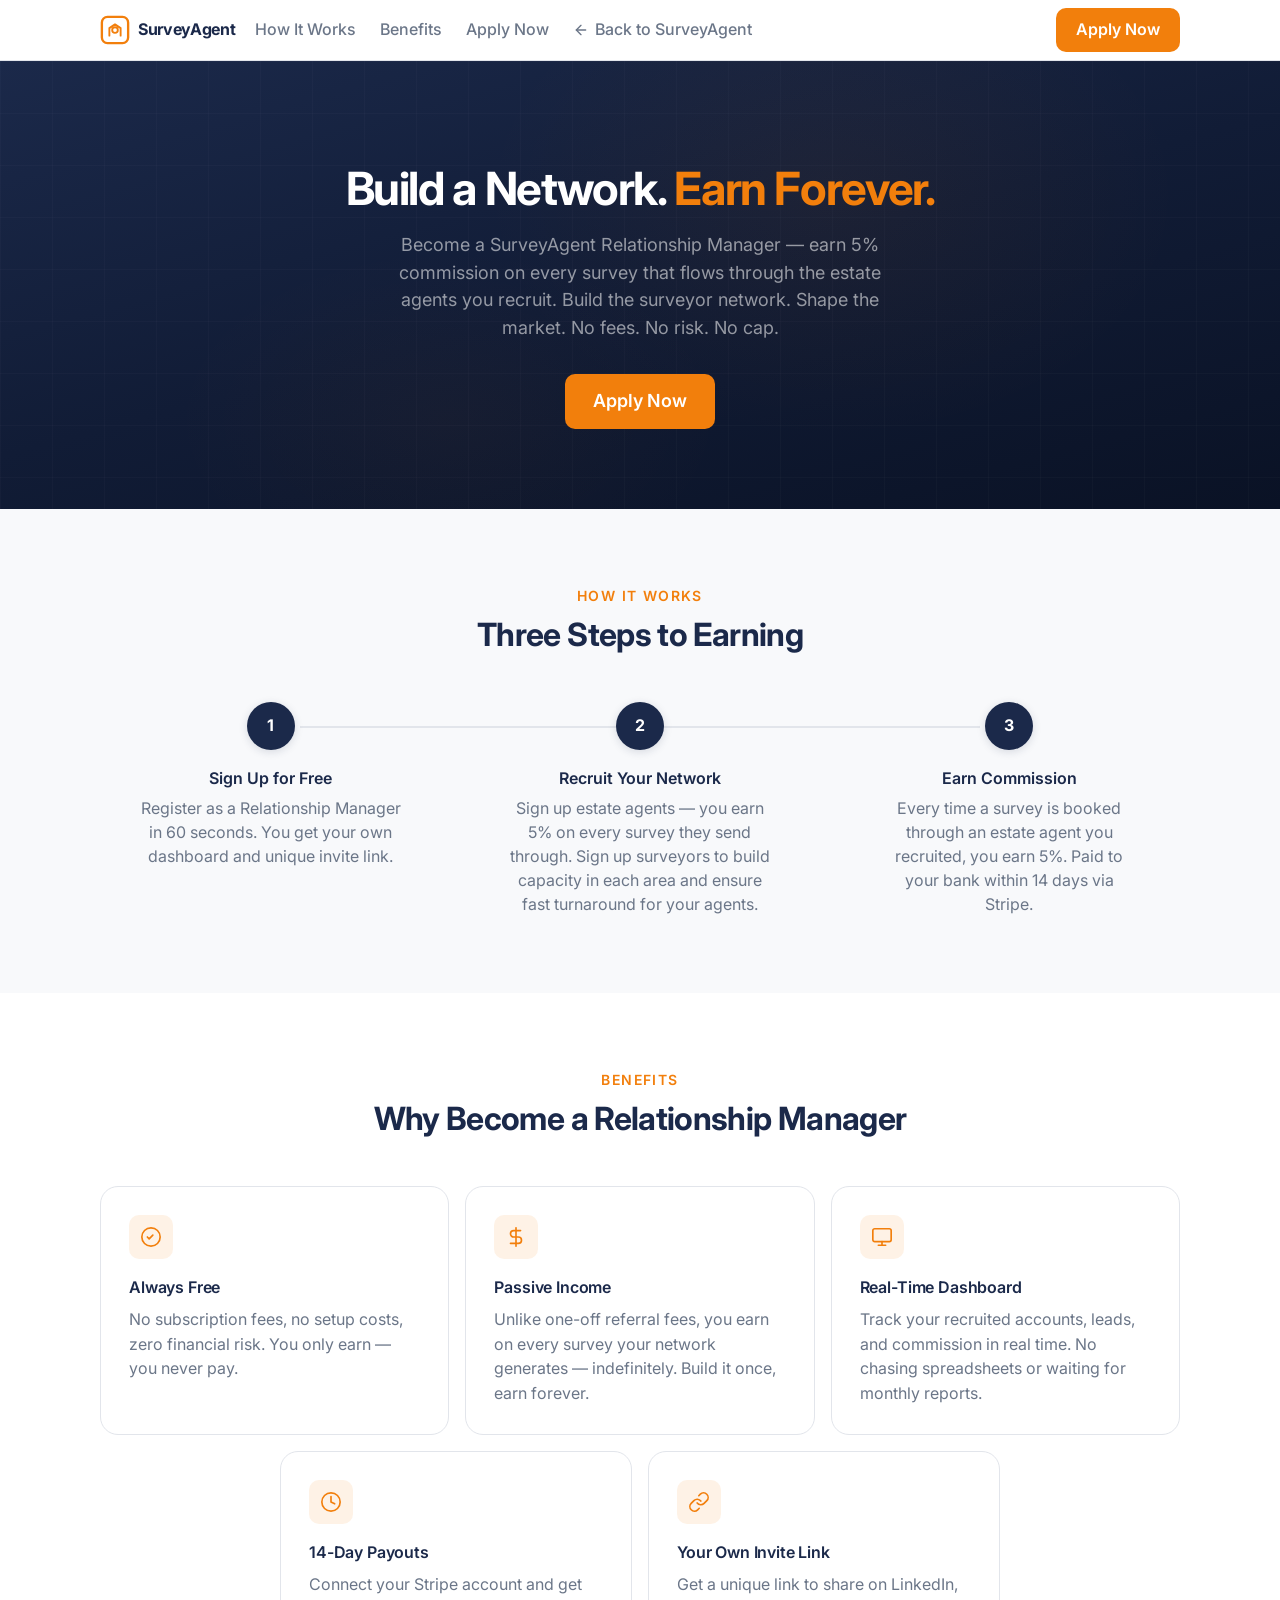
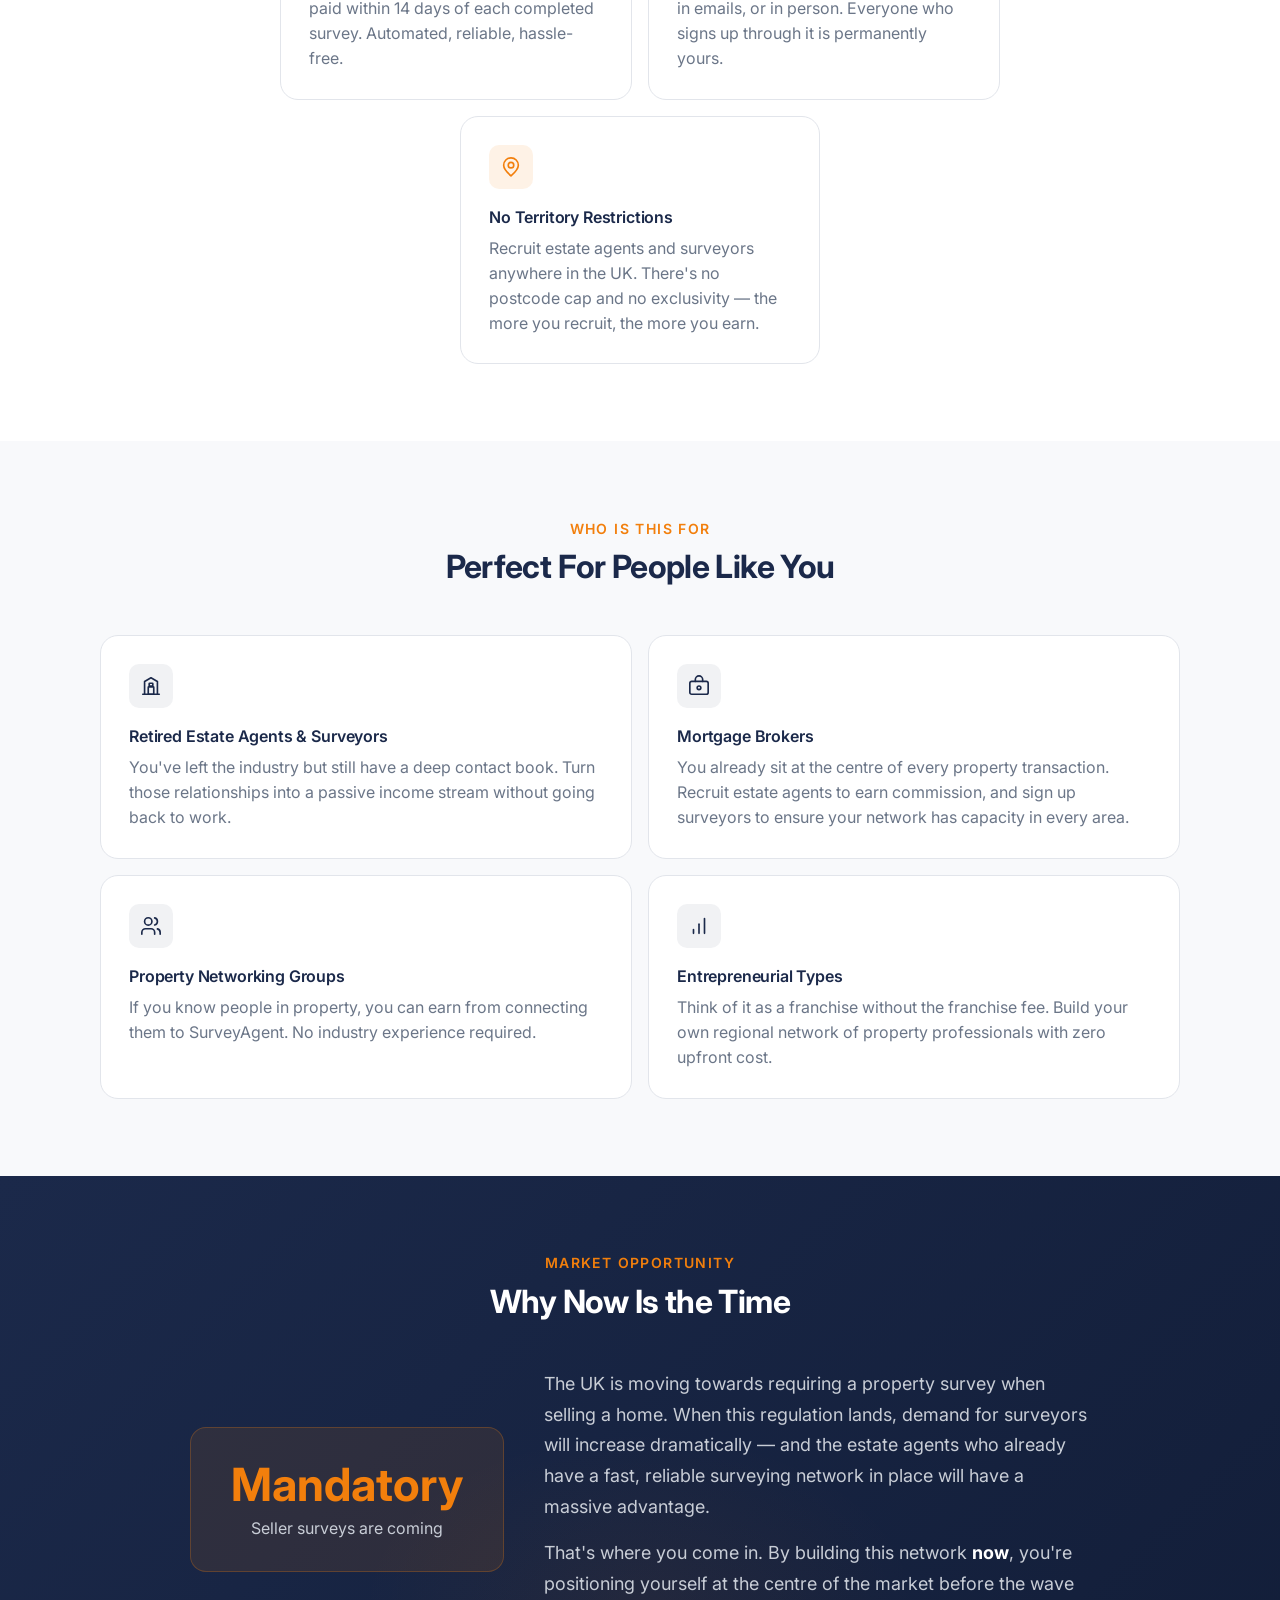
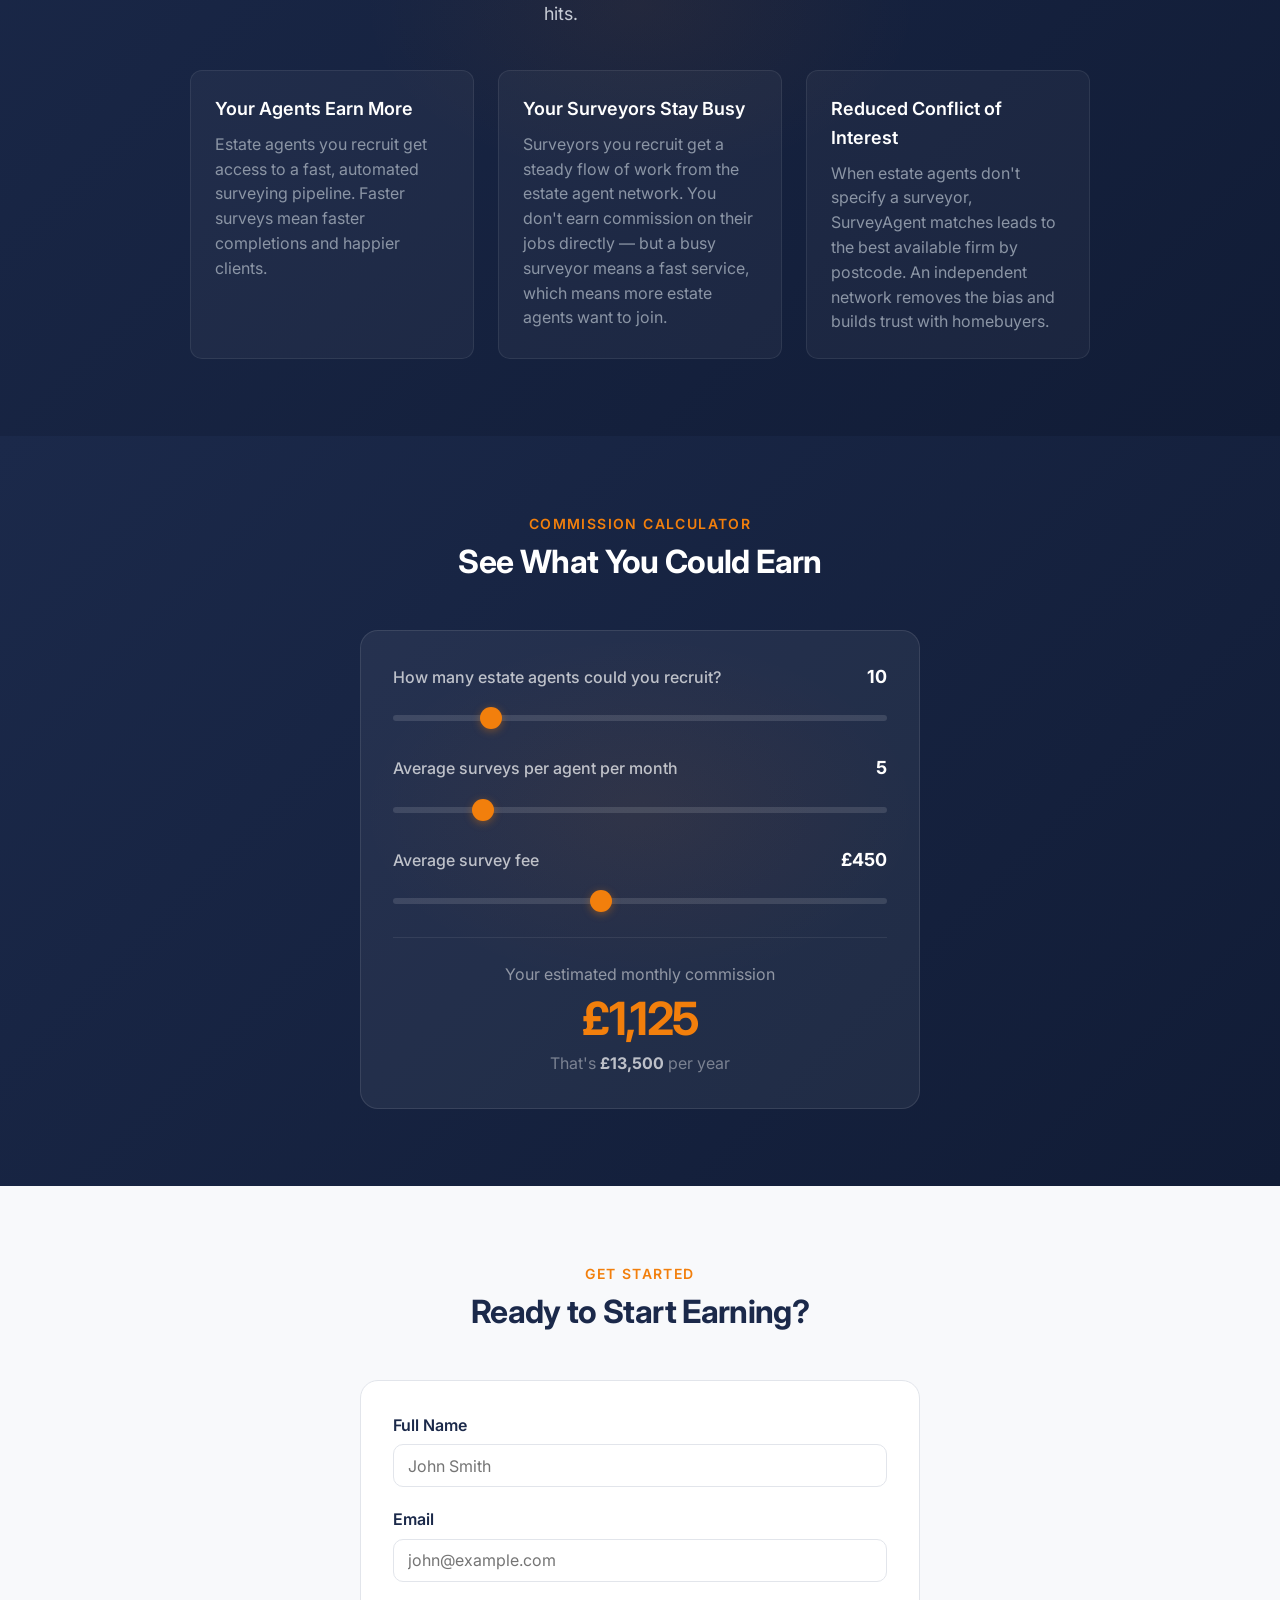
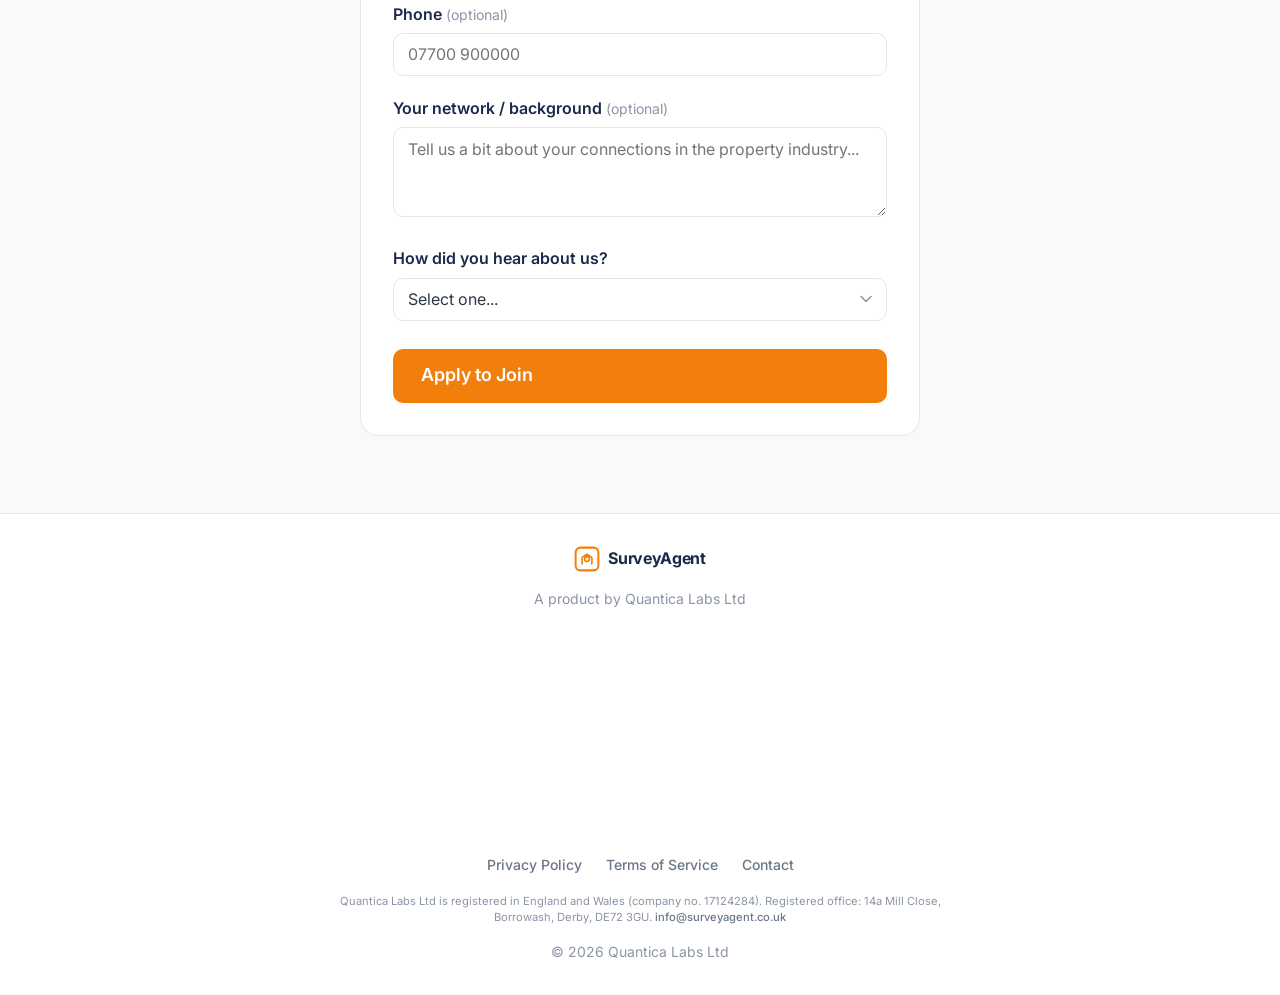
==== commit 80d5c349: "Show the Cyber Essentials certificate on home and sales pages Add one shared Blockmark widget and pl" ====
--- a/partner.html
+++ b/partner.html
@@ -16,6 +16,8 @@
   <link rel="preconnect" href="https://fonts.gstatic.com" crossorigin>
   <link href="https://fonts.googleapis.com/css2?family=Inter:wght@400;500;600;700&display=swap" rel="stylesheet">
   <link rel="icon" type="image/svg+xml" href="data:image/svg+xml,%3Csvg width='32' height='32' viewBox='0 0 32 32' fill='none' xmlns='http://www.w3.org/2000/svg'%3E%3Crect x='2' y='2' width='28' height='28' rx='6' stroke='%23f27f0c' stroke-width='2.5'/%3E%3Cpath d='M10 22V14L16 10L22 14V22' stroke='%23f27f0c' stroke-width='2' stroke-linecap='round' stroke-linejoin='round'/%3E%3Ccircle cx='16' cy='16' r='3' stroke='%23f27f0c' stroke-width='2'/%3E%3C/svg%3E">
+  <link rel="stylesheet" href="assets/cyber-essentials-badge.css">
+  <script src="assets/cyber-essentials-badge.js" defer></script>
   <style>
     /* ===== RESET & BASE ===== */
     *, *::before, *::after { box-sizing: border-box; margin: 0; padding: 0; }
@@ -1319,6 +1321,9 @@
         <span class="wordmark">SurveyAgent</span>
       </div>
       <div class="footer-copy">A product by Quantica Labs Ltd</div>
+      <div class="ce-trust">
+        <cyber-essentials-badge></cyber-essentials-badge>
+      </div>
       <div class="footer-links">
         <a href="https://surveyagent.co.uk/privacy">Privacy Policy</a>
         <a href="https://surveyagent.co.uk/terms">Terms of Service</a>
--- a/assets/cyber-essentials-badge.css
+++ b/assets/cyber-essentials-badge.css
@@ -0,0 +1,28 @@
+/* Trust slot for the official 204×204 Blockmark widget.
+   The iframe keeps the size Blockmark specifies; this only centres it. */
+.ce-trust {
+  display: flex;
+  justify-content: center;
+  align-items: center;
+  width: 100%;
+  margin: 0.35rem auto 0.15rem;
+}
+
+cyber-essentials-badge {
+  display: block;
+  width: 204px;
+  height: 204px;
+  max-width: 100%;
+  line-height: 0;
+  flex: 0 0 auto;
+}
+
+cyber-essentials-badge iframe {
+  display: block;
+}
+
+@media (max-width: 540px) {
+  .ce-trust {
+    margin: 0.5rem auto 0.35rem;
+  }
+}
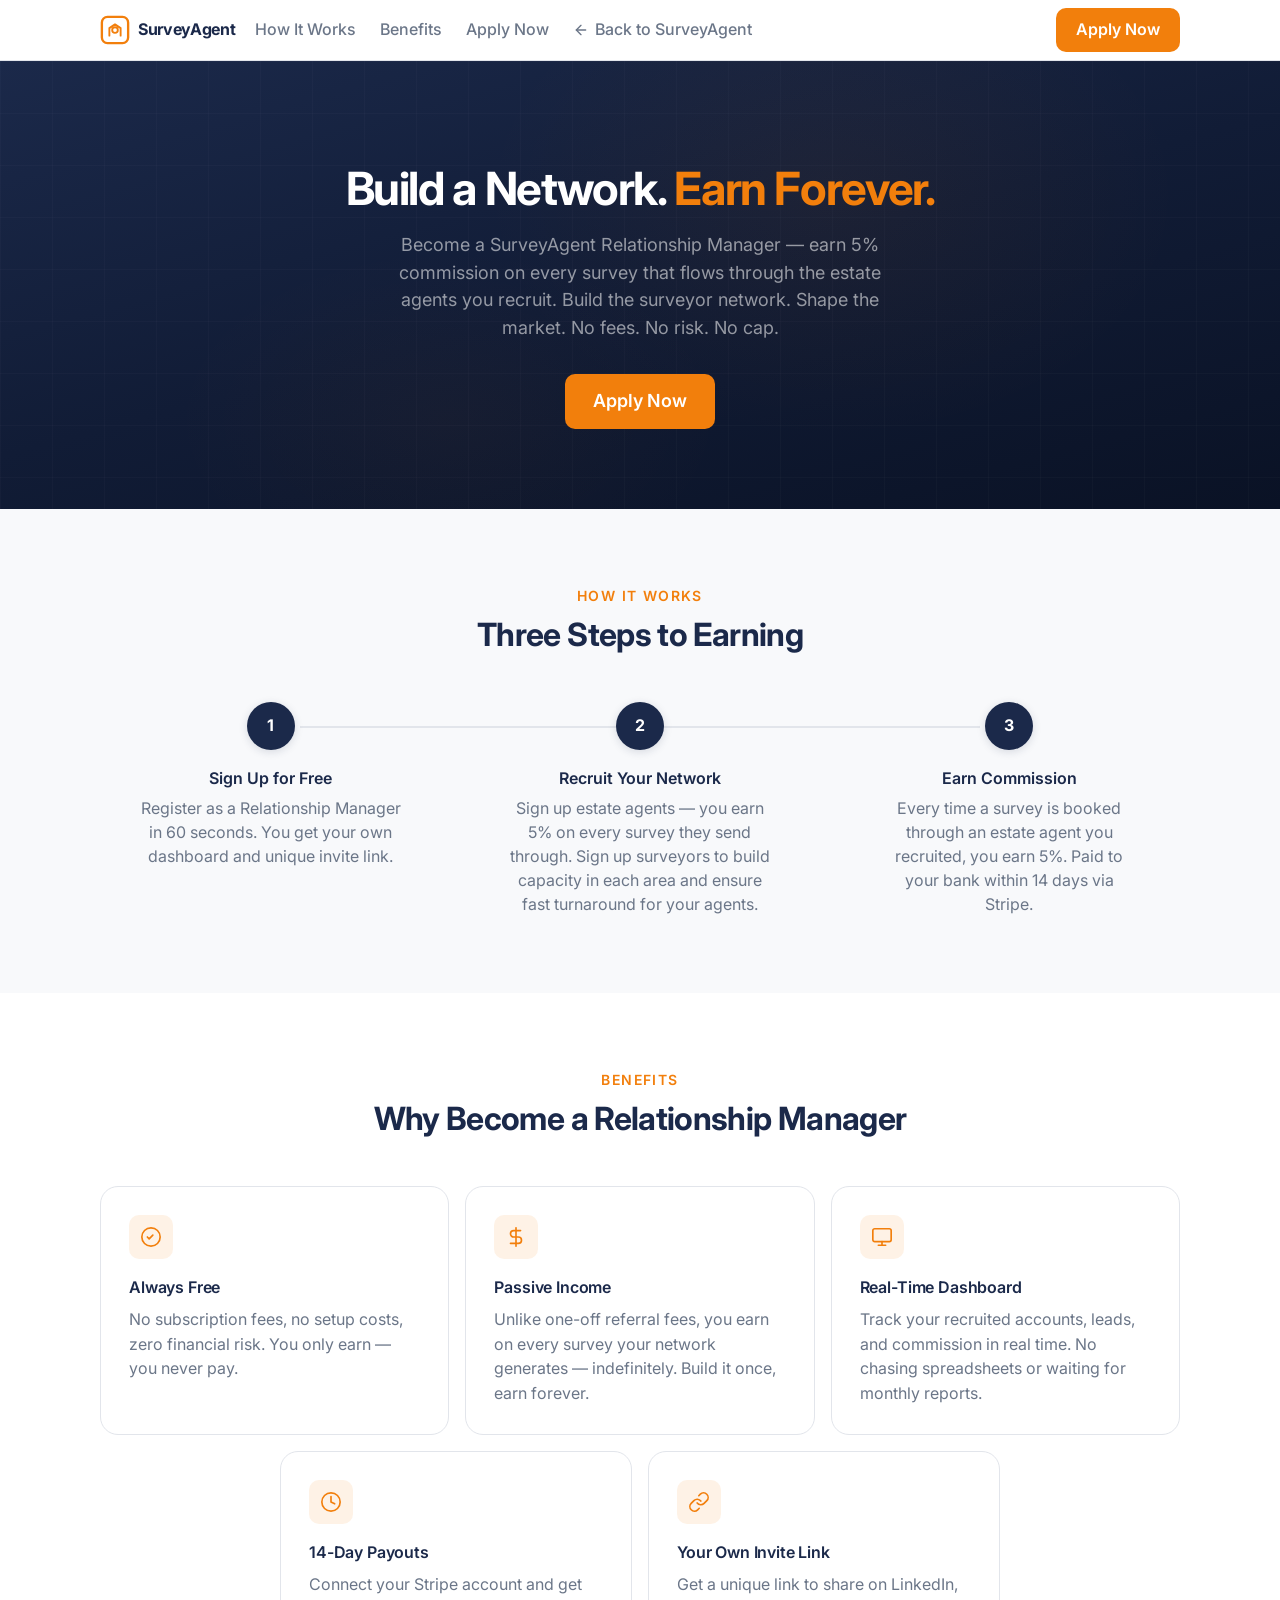
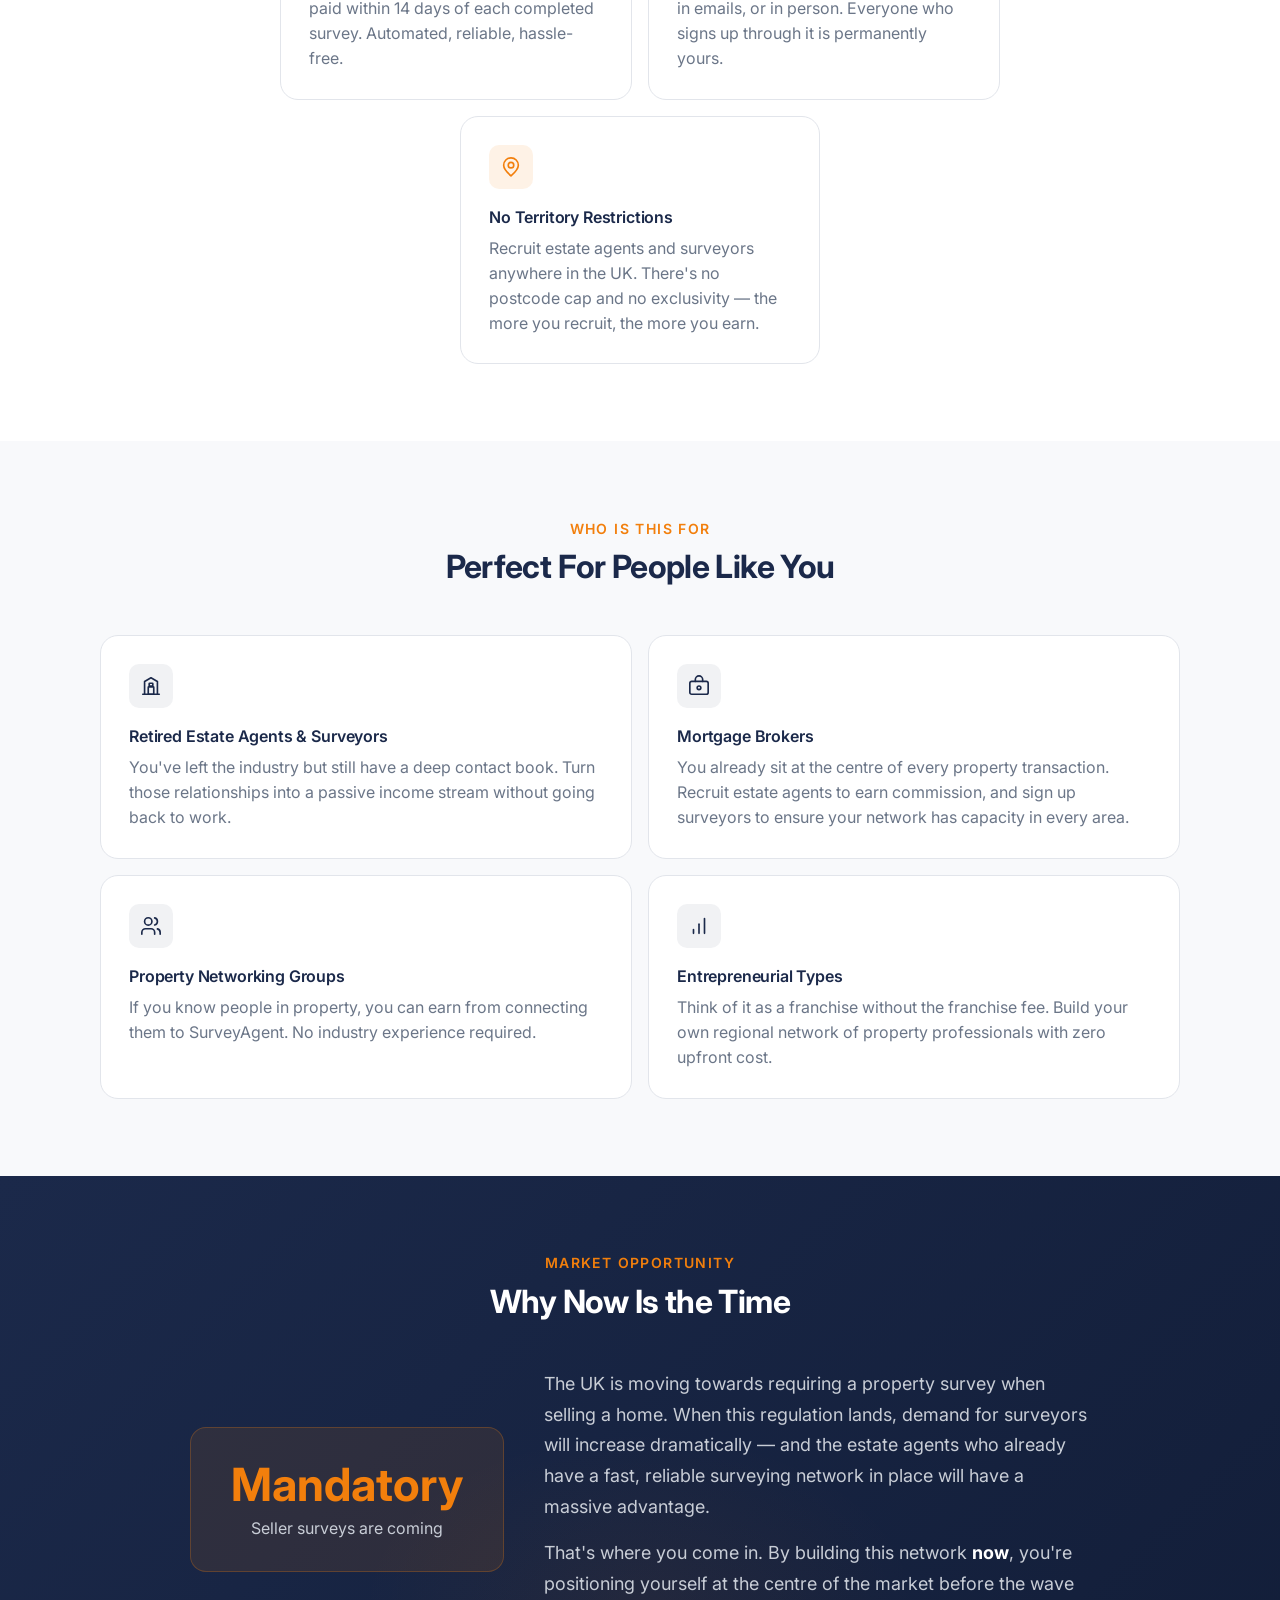
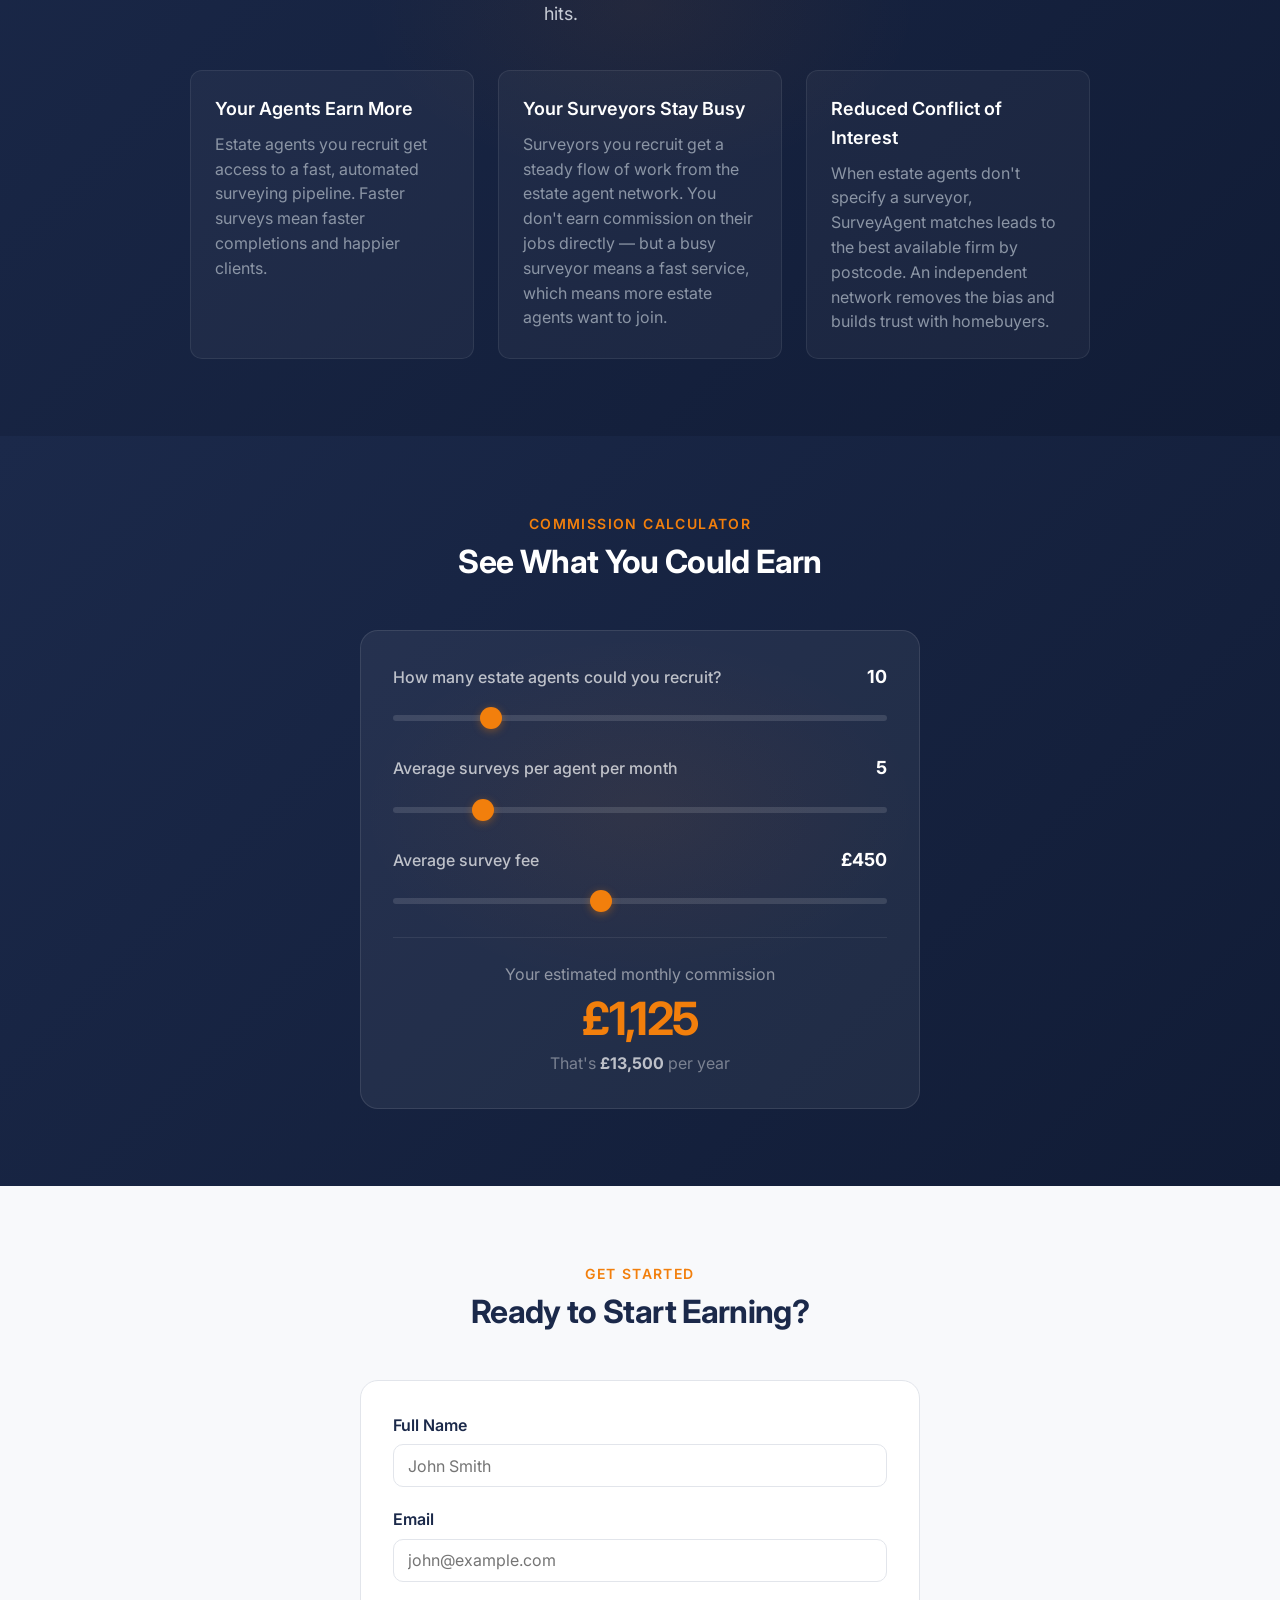
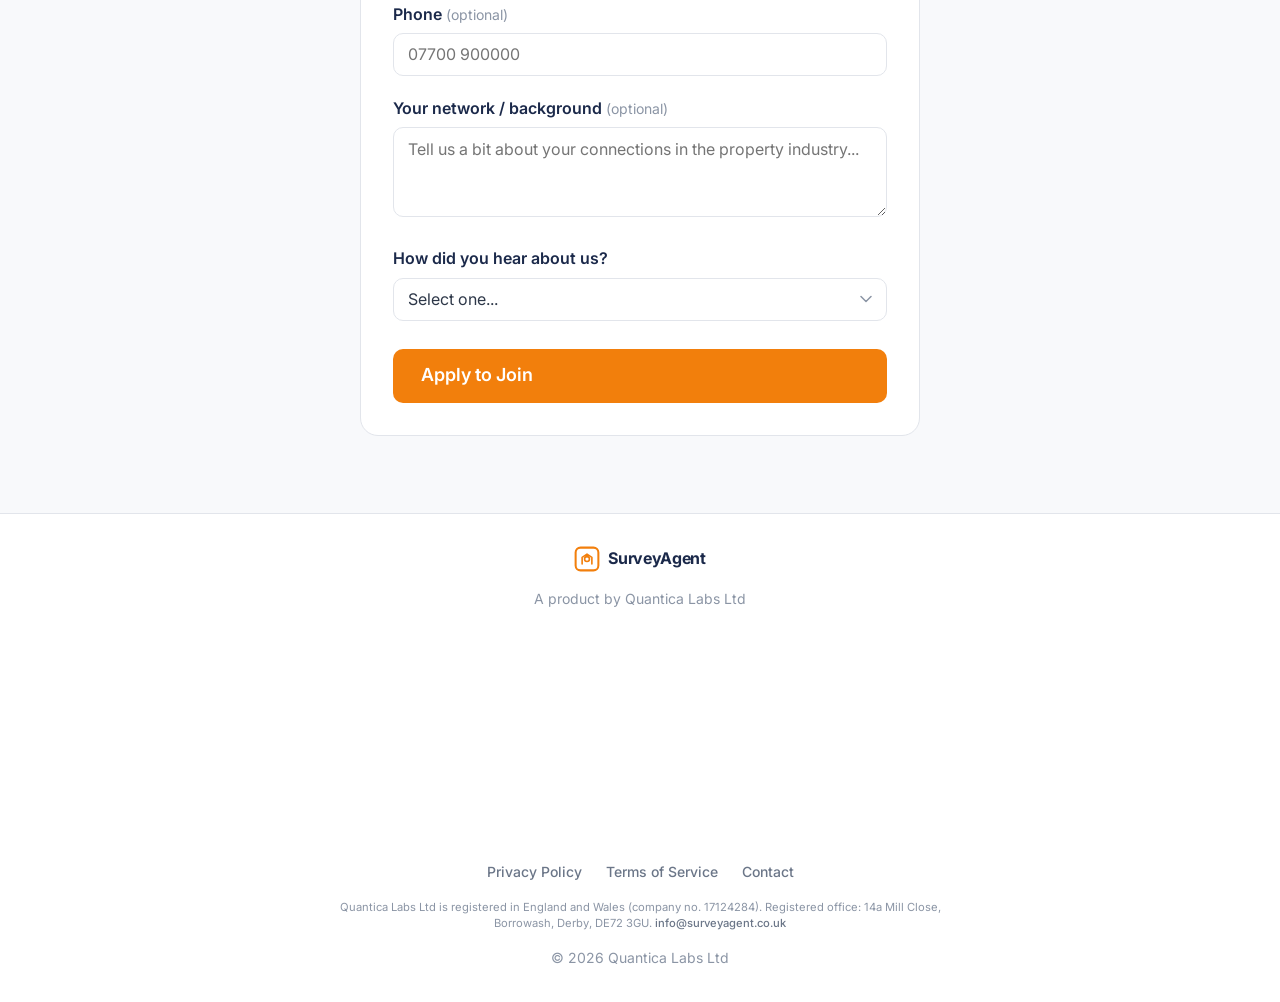
==== commit 6ade1986: "Add the Cyber Essentials certificate to marketing footers Show the Blockmark certificate widget on t" ====
--- a/partner.html
+++ b/partner.html
@@ -3,6 +3,8 @@
 <head>
   <meta charset="UTF-8">
   <meta name="viewport" content="width=device-width, initial-scale=1.0">
+  <meta http-equiv="Content-Security-Policy" content="frame-src 'self' https://registry.blockmarktech.com;">
+  <script src="/cyber-essentials.js"></script>
   <title>Become a Relationship Manager — SurveyAgent</title>
   <meta name="description" content="Earn 5% commission on every property survey by recruiting estate agents to SurveyAgent. Build the surveyor network. Free to join, no cap on earnings.">
   <meta property="og:title" content="Become a Relationship Manager — SurveyAgent">
@@ -16,8 +18,6 @@
   <link rel="preconnect" href="https://fonts.gstatic.com" crossorigin>
   <link href="https://fonts.googleapis.com/css2?family=Inter:wght@400;500;600;700&display=swap" rel="stylesheet">
   <link rel="icon" type="image/svg+xml" href="data:image/svg+xml,%3Csvg width='32' height='32' viewBox='0 0 32 32' fill='none' xmlns='http://www.w3.org/2000/svg'%3E%3Crect x='2' y='2' width='28' height='28' rx='6' stroke='%23f27f0c' stroke-width='2.5'/%3E%3Cpath d='M10 22V14L16 10L22 14V22' stroke='%23f27f0c' stroke-width='2' stroke-linecap='round' stroke-linejoin='round'/%3E%3Ccircle cx='16' cy='16' r='3' stroke='%23f27f0c' stroke-width='2'/%3E%3C/svg%3E">
-  <link rel="stylesheet" href="assets/cyber-essentials-badge.css">
-  <script src="assets/cyber-essentials-badge.js" defer></script>
   <style>
     /* ===== RESET & BASE ===== */
     *, *::before, *::after { box-sizing: border-box; margin: 0; padding: 0; }
@@ -1321,9 +1321,7 @@
         <span class="wordmark">SurveyAgent</span>
       </div>
       <div class="footer-copy">A product by Quantica Labs Ltd</div>
-      <div class="ce-trust">
-        <cyber-essentials-badge></cyber-essentials-badge>
-      </div>
+      <cyber-essentials-badge></cyber-essentials-badge>
       <div class="footer-links">
         <a href="https://surveyagent.co.uk/privacy">Privacy Policy</a>
         <a href="https://surveyagent.co.uk/terms">Terms of Service</a>
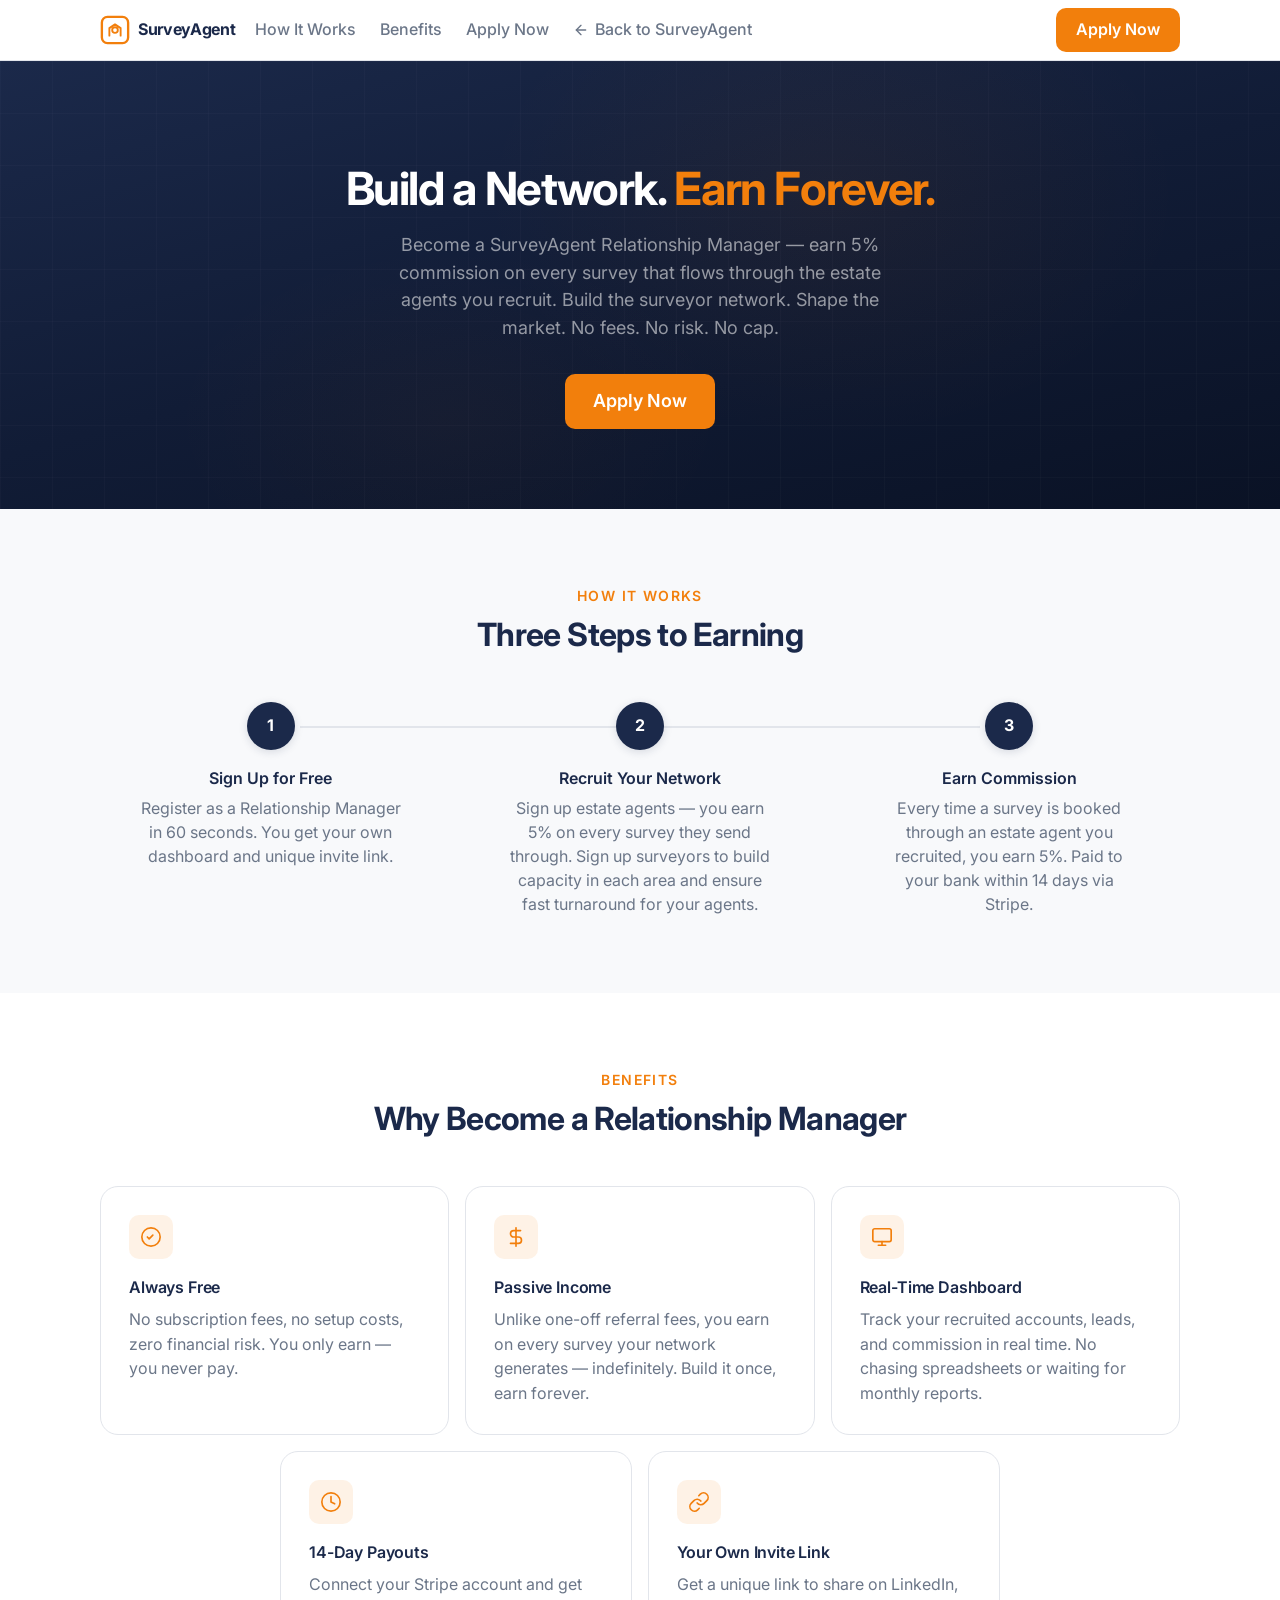
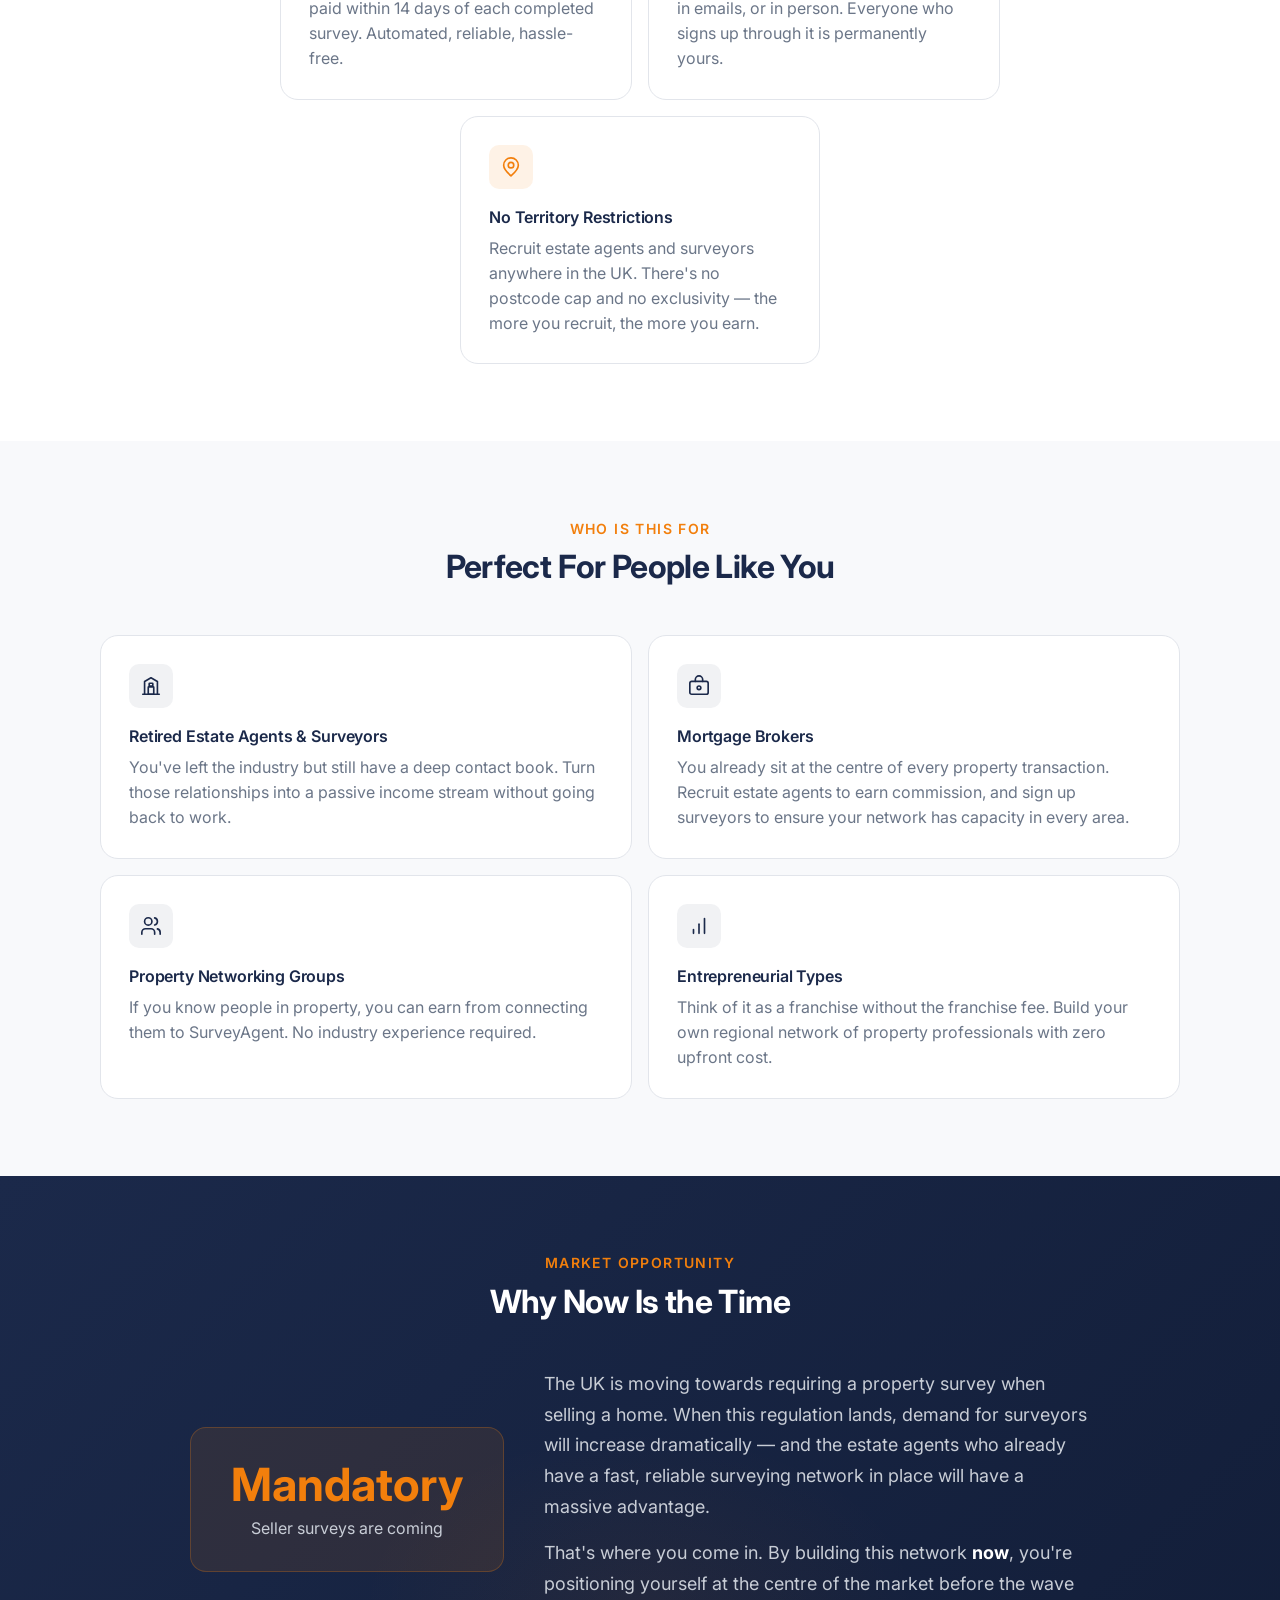
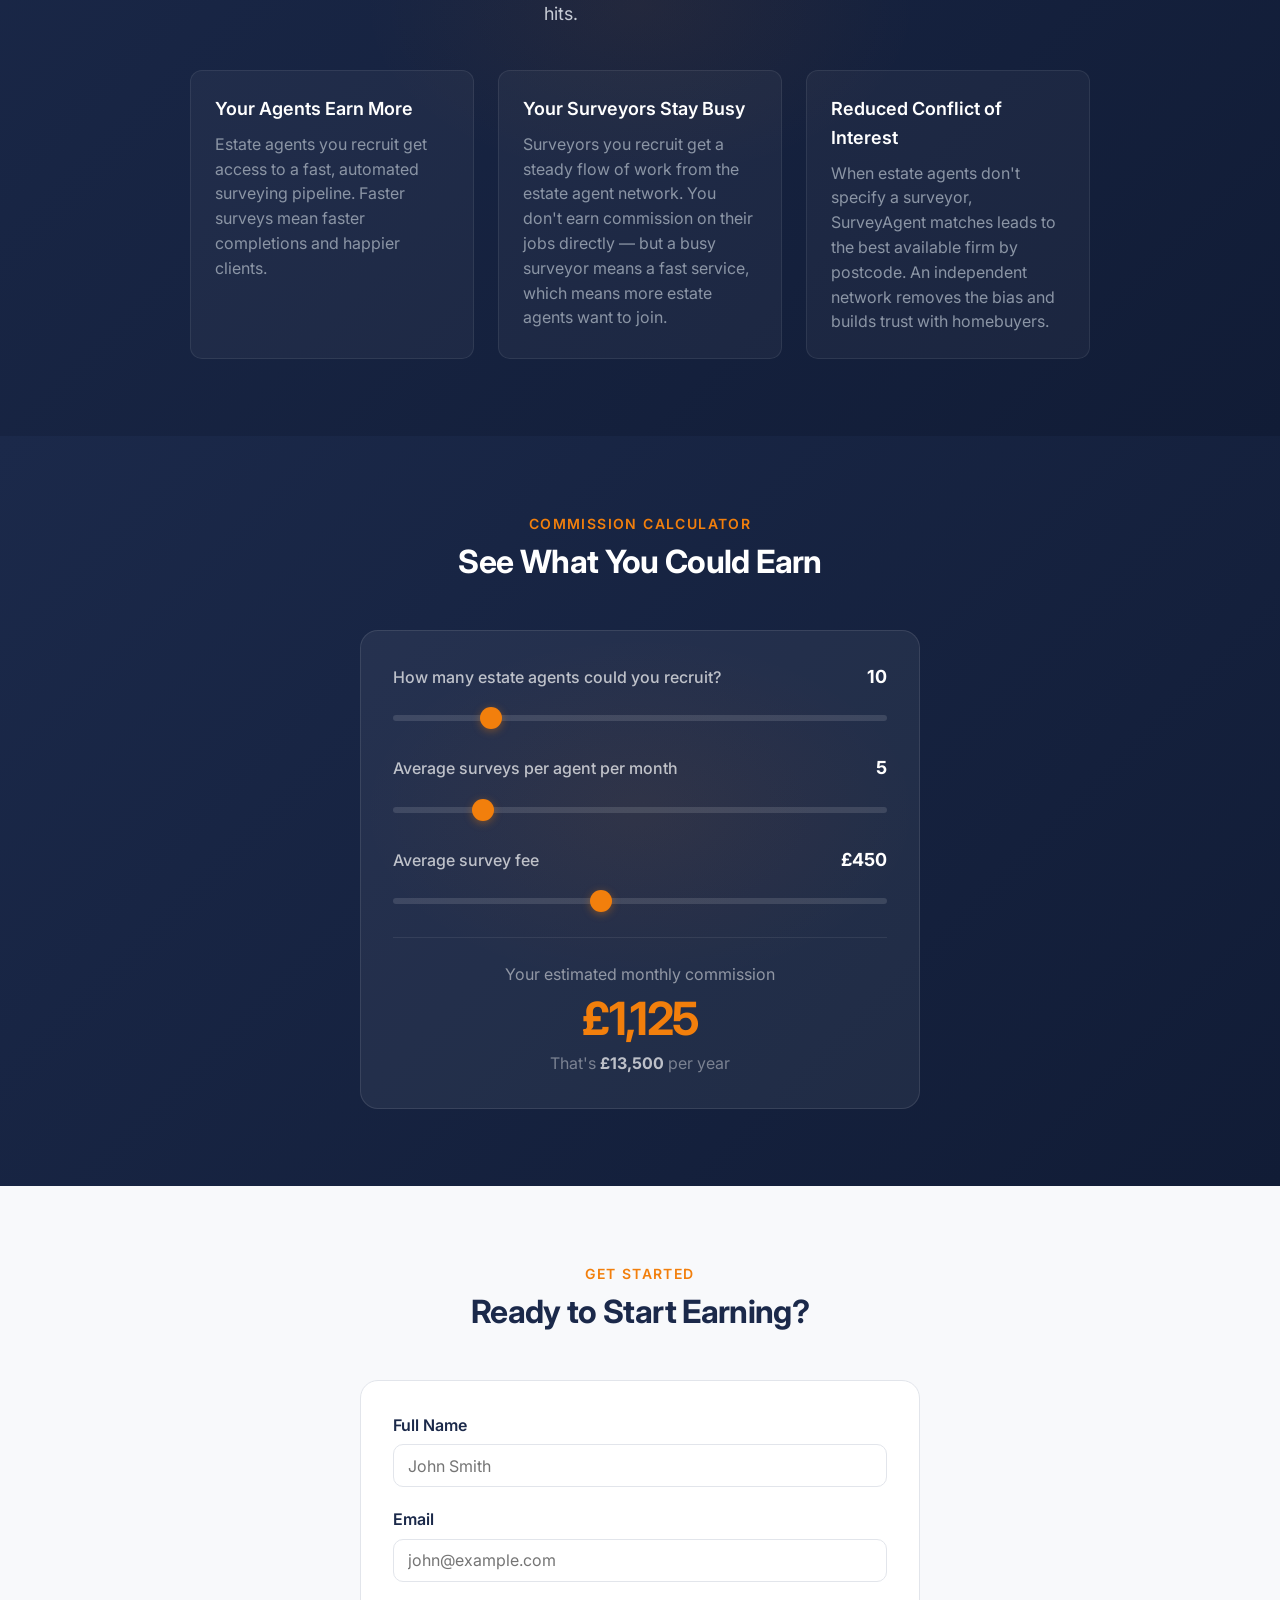
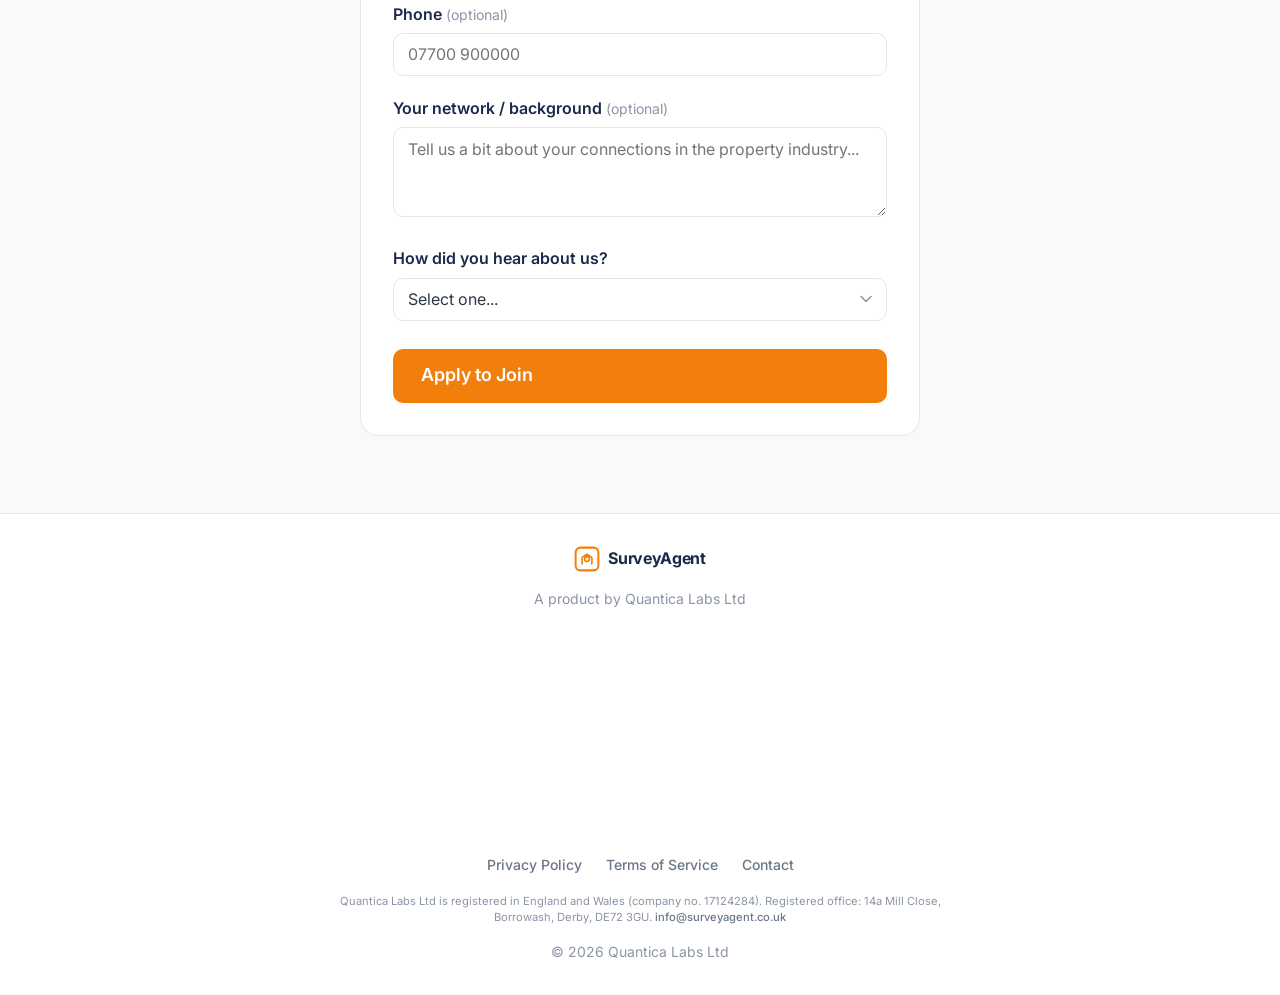
==== commit d8999e09: "Merge 80d5c349a39c983ebdbf0c0883d2ec7070b61a4d into 6d958536f7deab96e8d58488b7dcee5c002592f1" ====
--- a/partner.html
+++ b/partner.html
@@ -3,8 +3,6 @@
 <head>
   <meta charset="UTF-8">
   <meta name="viewport" content="width=device-width, initial-scale=1.0">
-  <meta http-equiv="Content-Security-Policy" content="frame-src 'self' https://registry.blockmarktech.com;">
-  <script src="/cyber-essentials.js"></script>
   <title>Become a Relationship Manager — SurveyAgent</title>
   <meta name="description" content="Earn 5% commission on every property survey by recruiting estate agents to SurveyAgent. Build the surveyor network. Free to join, no cap on earnings.">
   <meta property="og:title" content="Become a Relationship Manager — SurveyAgent">
@@ -18,6 +16,8 @@
   <link rel="preconnect" href="https://fonts.gstatic.com" crossorigin>
   <link href="https://fonts.googleapis.com/css2?family=Inter:wght@400;500;600;700&display=swap" rel="stylesheet">
   <link rel="icon" type="image/svg+xml" href="data:image/svg+xml,%3Csvg width='32' height='32' viewBox='0 0 32 32' fill='none' xmlns='http://www.w3.org/2000/svg'%3E%3Crect x='2' y='2' width='28' height='28' rx='6' stroke='%23f27f0c' stroke-width='2.5'/%3E%3Cpath d='M10 22V14L16 10L22 14V22' stroke='%23f27f0c' stroke-width='2' stroke-linecap='round' stroke-linejoin='round'/%3E%3Ccircle cx='16' cy='16' r='3' stroke='%23f27f0c' stroke-width='2'/%3E%3C/svg%3E">
+  <link rel="stylesheet" href="assets/cyber-essentials-badge.css">
+  <script src="assets/cyber-essentials-badge.js" defer></script>
   <style>
     /* ===== RESET & BASE ===== */
     *, *::before, *::after { box-sizing: border-box; margin: 0; padding: 0; }
@@ -1321,7 +1321,9 @@
         <span class="wordmark">SurveyAgent</span>
       </div>
       <div class="footer-copy">A product by Quantica Labs Ltd</div>
-      <cyber-essentials-badge></cyber-essentials-badge>
+      <div class="ce-trust">
+        <cyber-essentials-badge></cyber-essentials-badge>
+      </div>
       <div class="footer-links">
         <a href="https://surveyagent.co.uk/privacy">Privacy Policy</a>
         <a href="https://surveyagent.co.uk/terms">Terms of Service</a>
--- a/assets/cyber-essentials-badge.css
+++ b/assets/cyber-essentials-badge.css
@@ -0,0 +1,28 @@
+/* Trust slot for the official 204×204 Blockmark widget.
+   The iframe keeps the size Blockmark specifies; this only centres it. */
+.ce-trust {
+  display: flex;
+  justify-content: center;
+  align-items: center;
+  width: 100%;
+  margin: 0.35rem auto 0.15rem;
+}
+
+cyber-essentials-badge {
+  display: block;
+  width: 204px;
+  height: 204px;
+  max-width: 100%;
+  line-height: 0;
+  flex: 0 0 auto;
+}
+
+cyber-essentials-badge iframe {
+  display: block;
+}
+
+@media (max-width: 540px) {
+  .ce-trust {
+    margin: 0.5rem auto 0.35rem;
+  }
+}
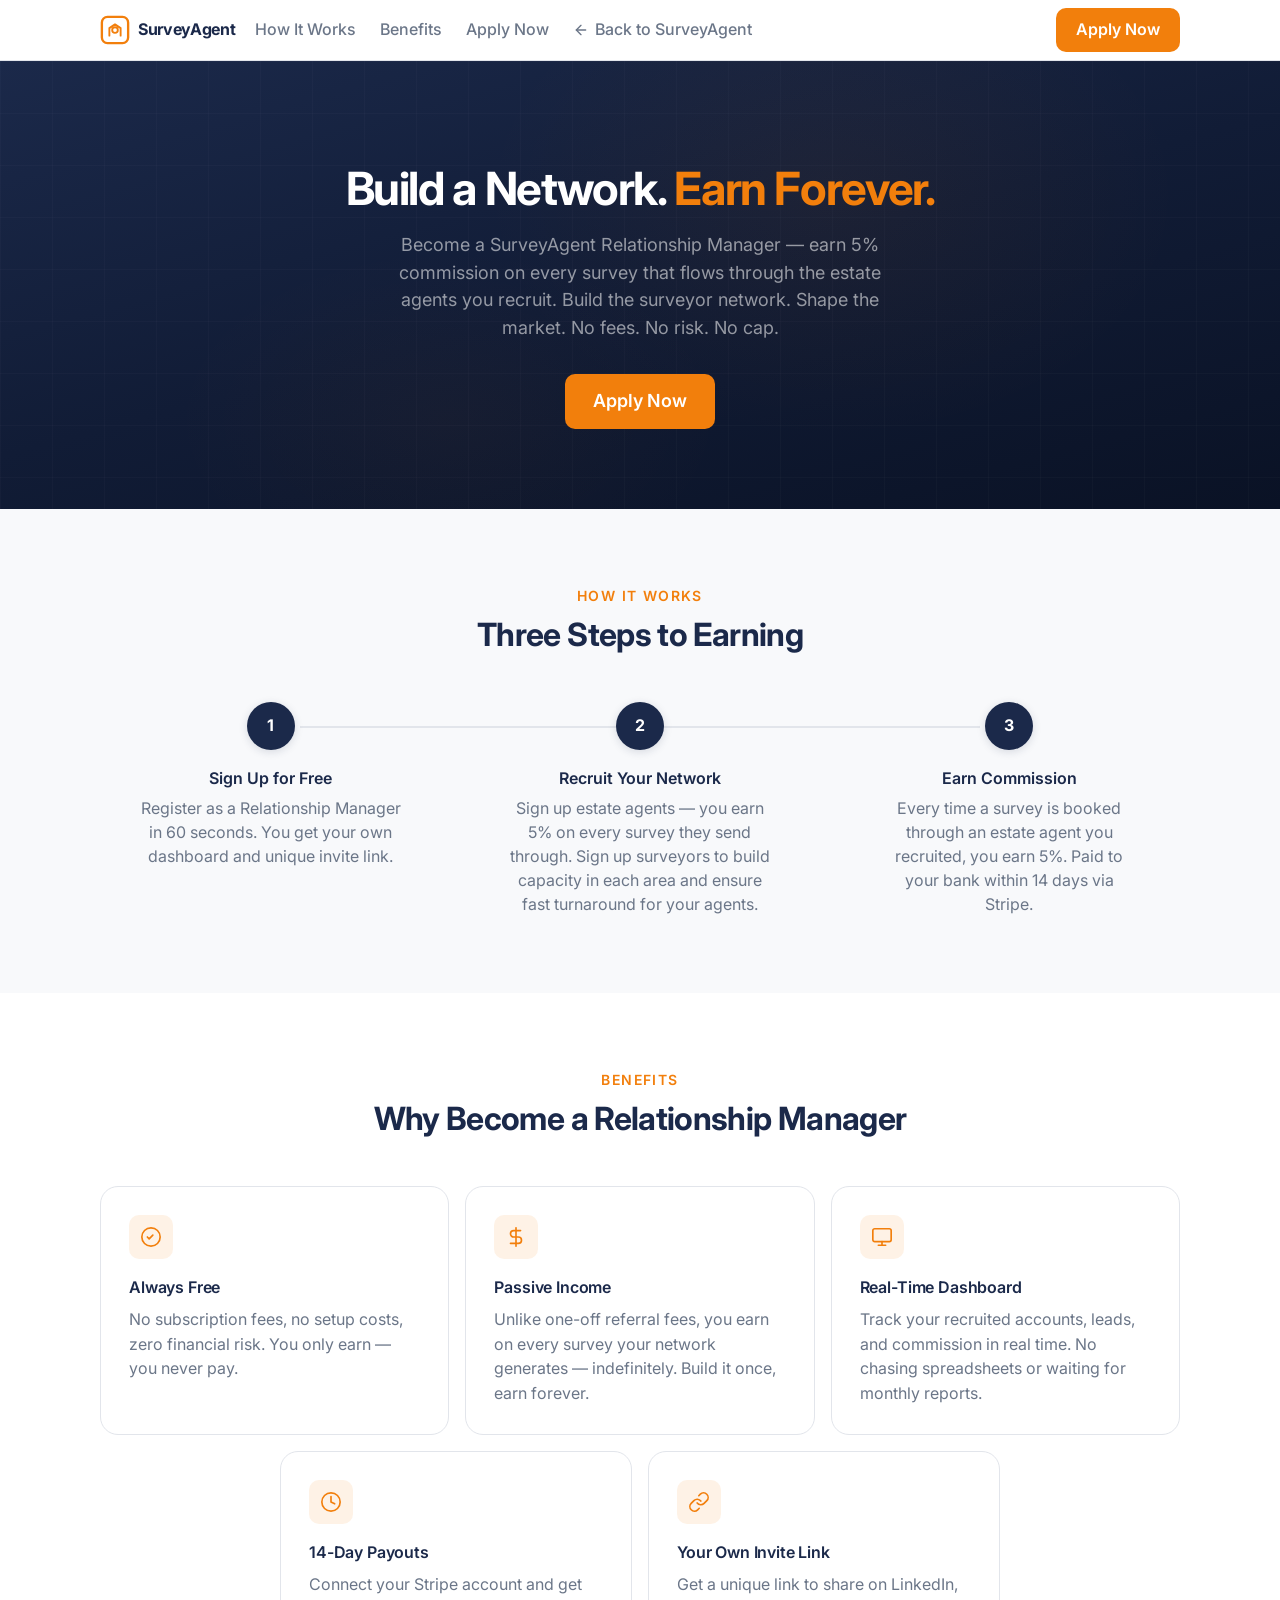
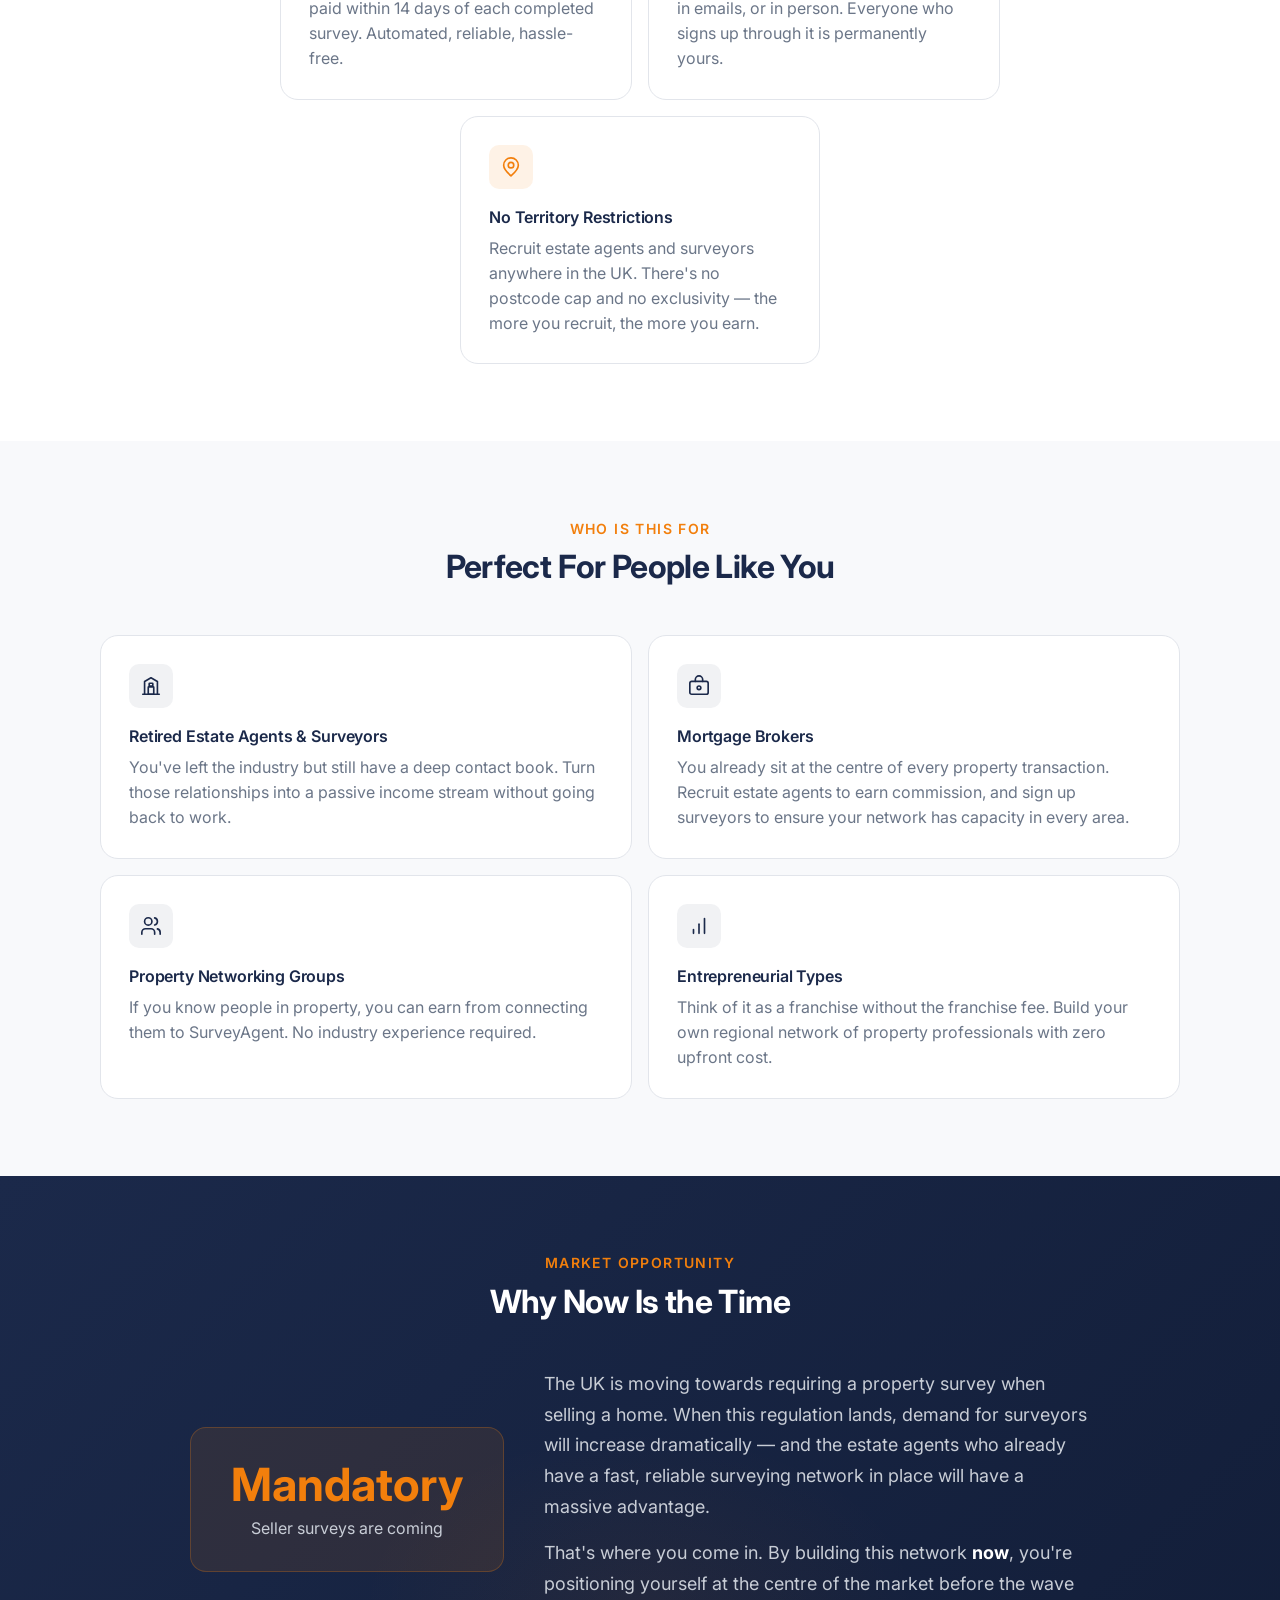
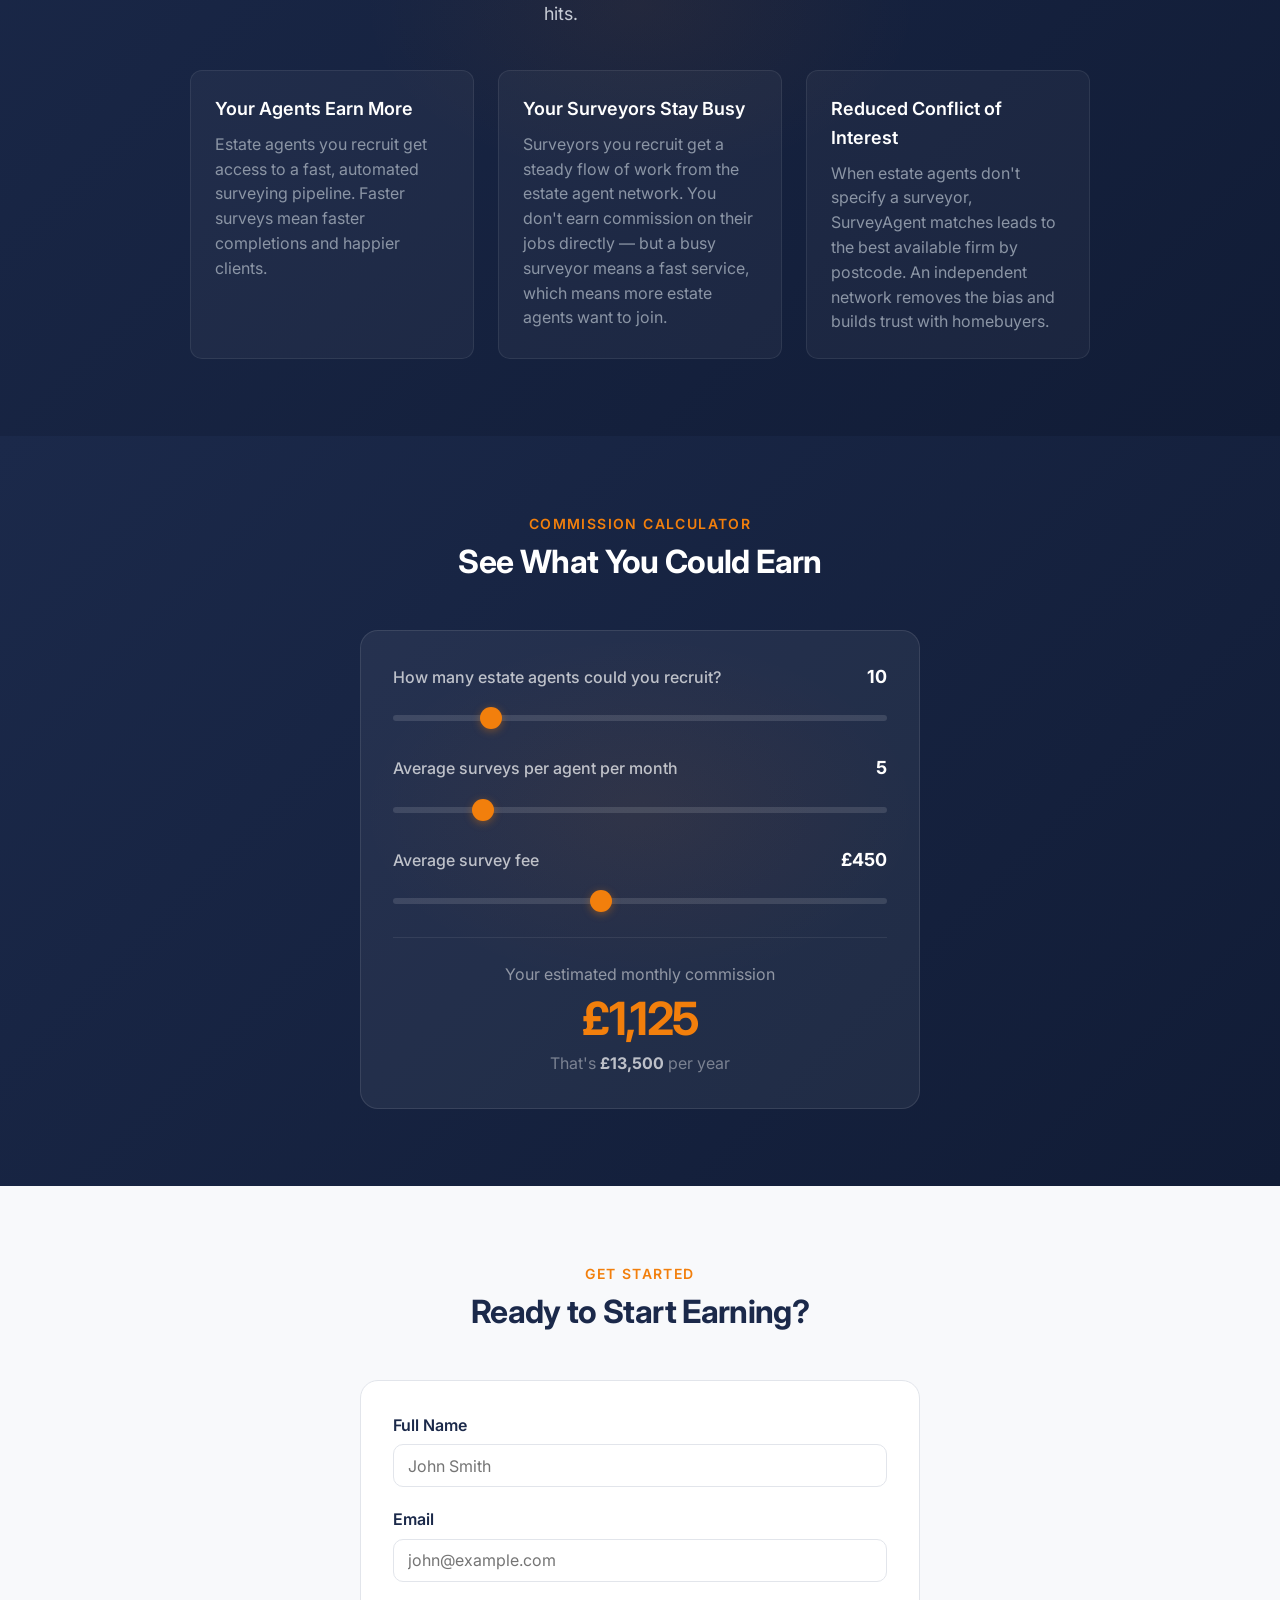
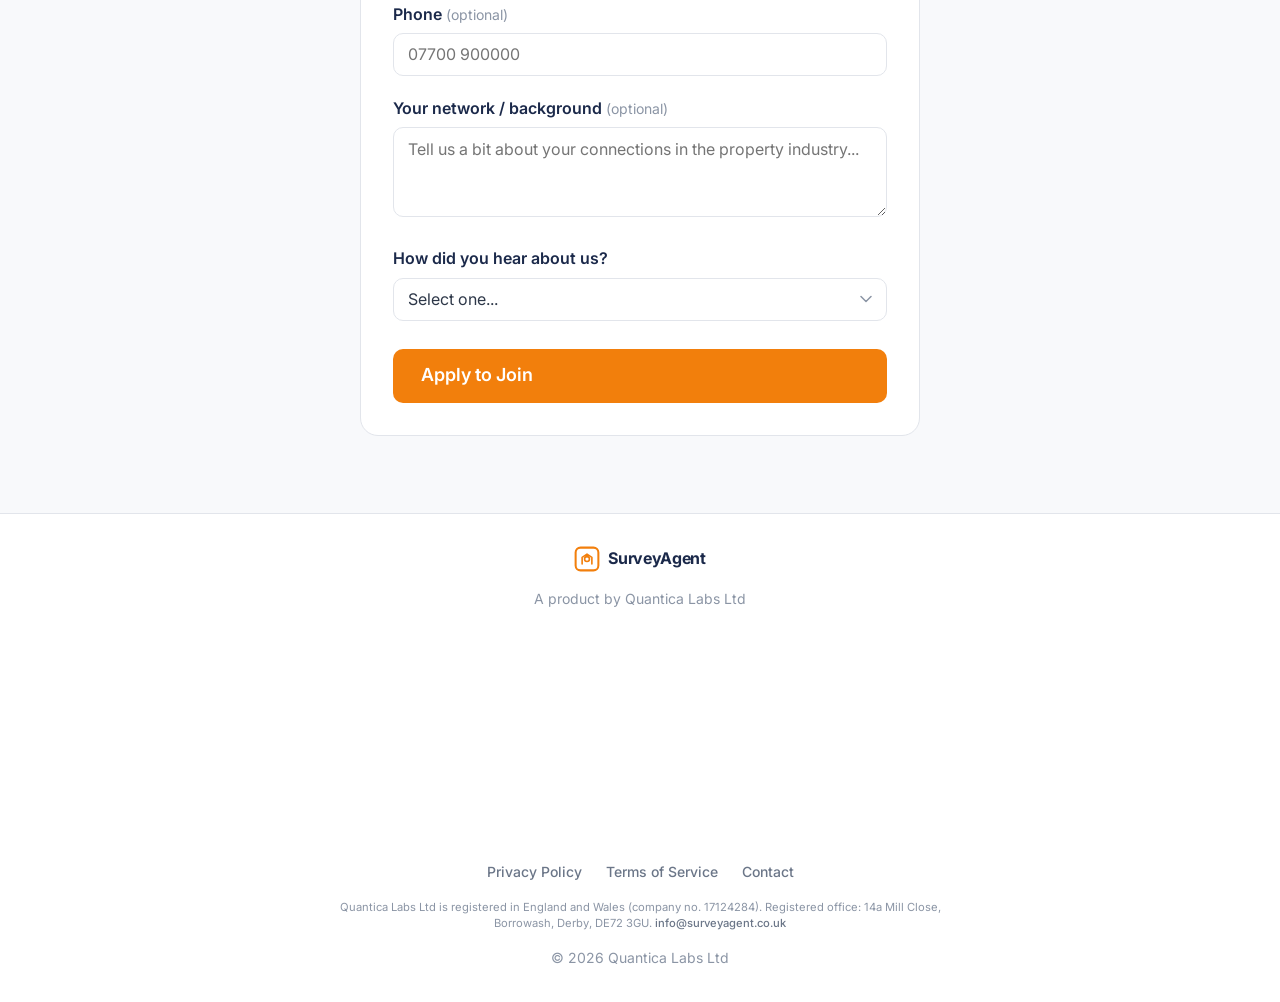
==== commit 077c40db: "Merge 4acecda89faed8daa174f2d9a34e54cb51af7258 into 6d958536f7deab96e8d58488b7dcee5c002592f1" ====
--- a/partner.html
+++ b/partner.html
@@ -3,6 +3,8 @@
 <head>
   <meta charset="UTF-8">
   <meta name="viewport" content="width=device-width, initial-scale=1.0">
+  <meta http-equiv="Content-Security-Policy" content="frame-src 'self' https://registry.blockmarktech.com;">
+  <script src="/cyber-essentials.js"></script>
   <title>Become a Relationship Manager — SurveyAgent</title>
   <meta name="description" content="Earn 5% commission on every property survey by recruiting estate agents to SurveyAgent. Build the surveyor network. Free to join, no cap on earnings.">
   <meta property="og:title" content="Become a Relationship Manager — SurveyAgent">
@@ -16,8 +18,6 @@
   <link rel="preconnect" href="https://fonts.gstatic.com" crossorigin>
   <link href="https://fonts.googleapis.com/css2?family=Inter:wght@400;500;600;700&display=swap" rel="stylesheet">
   <link rel="icon" type="image/svg+xml" href="data:image/svg+xml,%3Csvg width='32' height='32' viewBox='0 0 32 32' fill='none' xmlns='http://www.w3.org/2000/svg'%3E%3Crect x='2' y='2' width='28' height='28' rx='6' stroke='%23f27f0c' stroke-width='2.5'/%3E%3Cpath d='M10 22V14L16 10L22 14V22' stroke='%23f27f0c' stroke-width='2' stroke-linecap='round' stroke-linejoin='round'/%3E%3Ccircle cx='16' cy='16' r='3' stroke='%23f27f0c' stroke-width='2'/%3E%3C/svg%3E">
-  <link rel="stylesheet" href="assets/cyber-essentials-badge.css">
-  <script src="assets/cyber-essentials-badge.js" defer></script>
   <style>
     /* ===== RESET & BASE ===== */
     *, *::before, *::after { box-sizing: border-box; margin: 0; padding: 0; }
@@ -1321,9 +1321,7 @@
         <span class="wordmark">SurveyAgent</span>
       </div>
       <div class="footer-copy">A product by Quantica Labs Ltd</div>
-      <div class="ce-trust">
-        <cyber-essentials-badge></cyber-essentials-badge>
-      </div>
+      <cyber-essentials-badge></cyber-essentials-badge>
       <div class="footer-links">
         <a href="https://surveyagent.co.uk/privacy">Privacy Policy</a>
         <a href="https://surveyagent.co.uk/terms">Terms of Service</a>
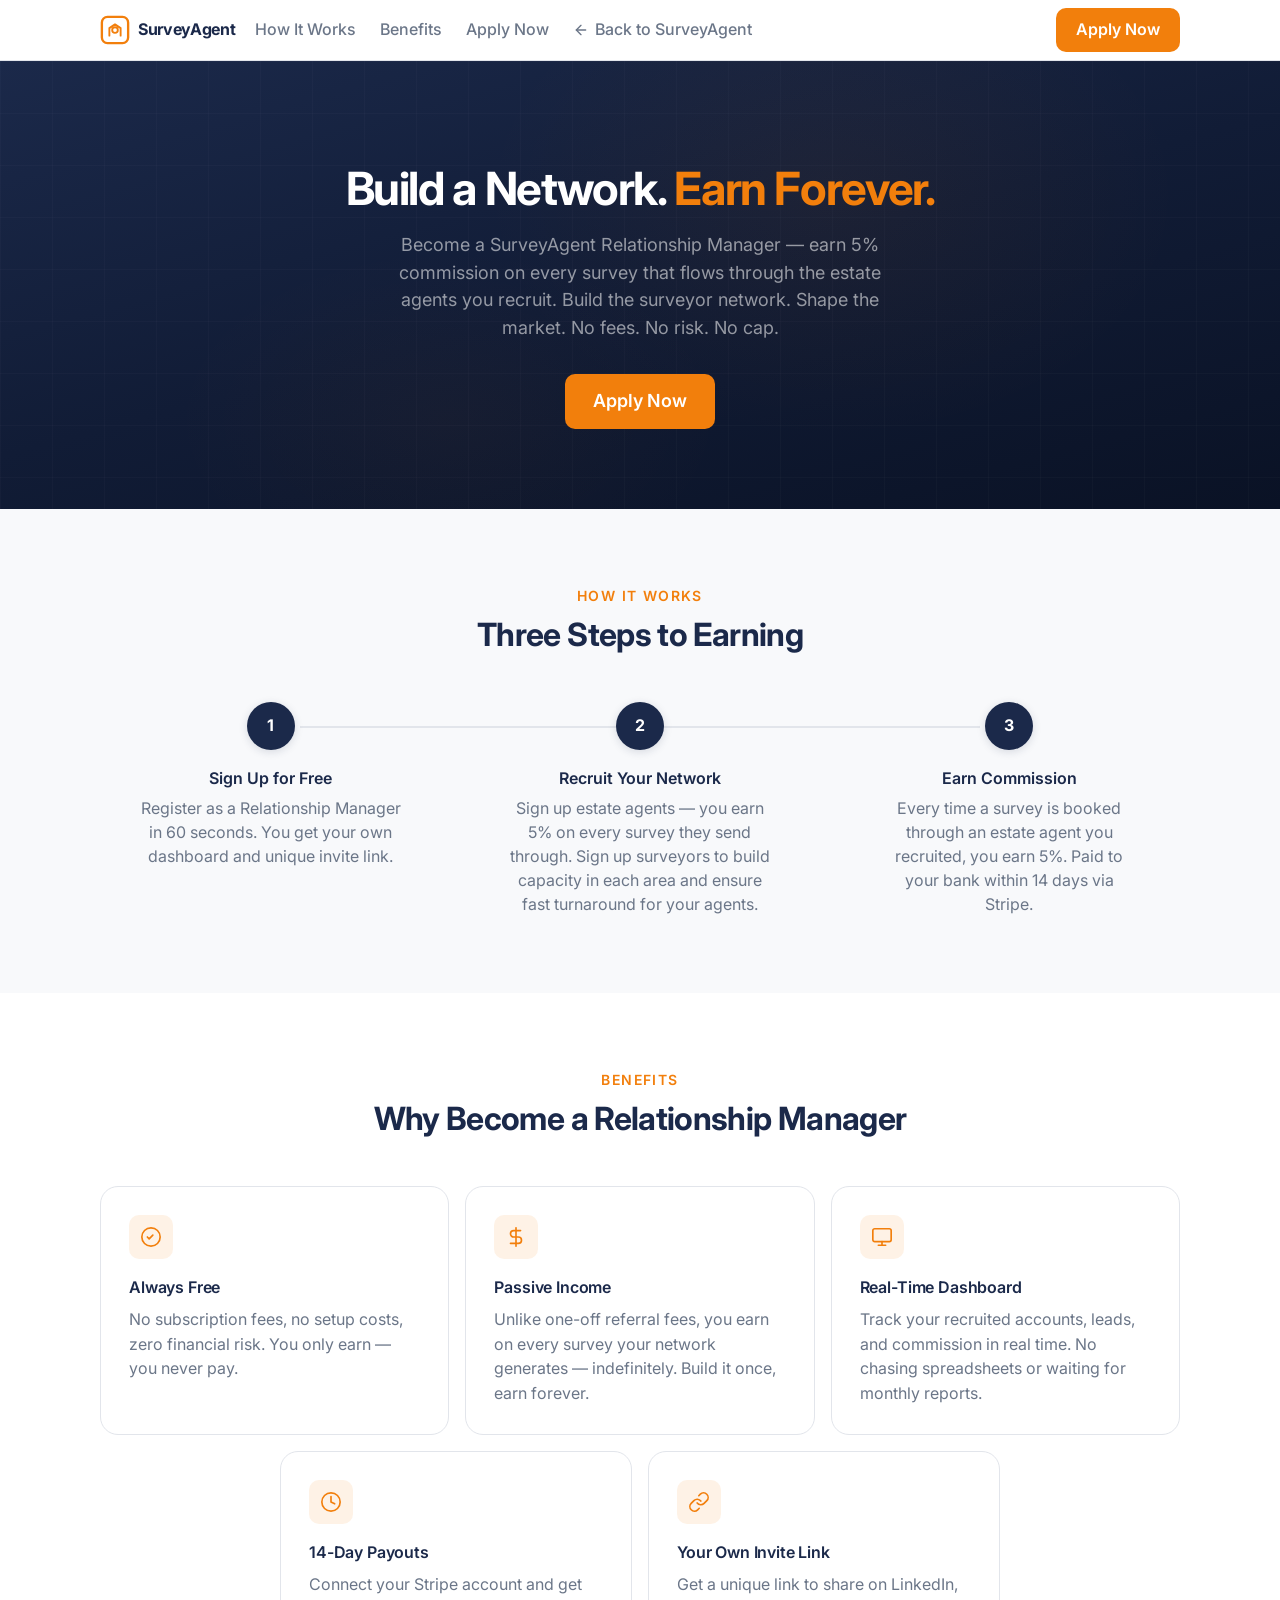
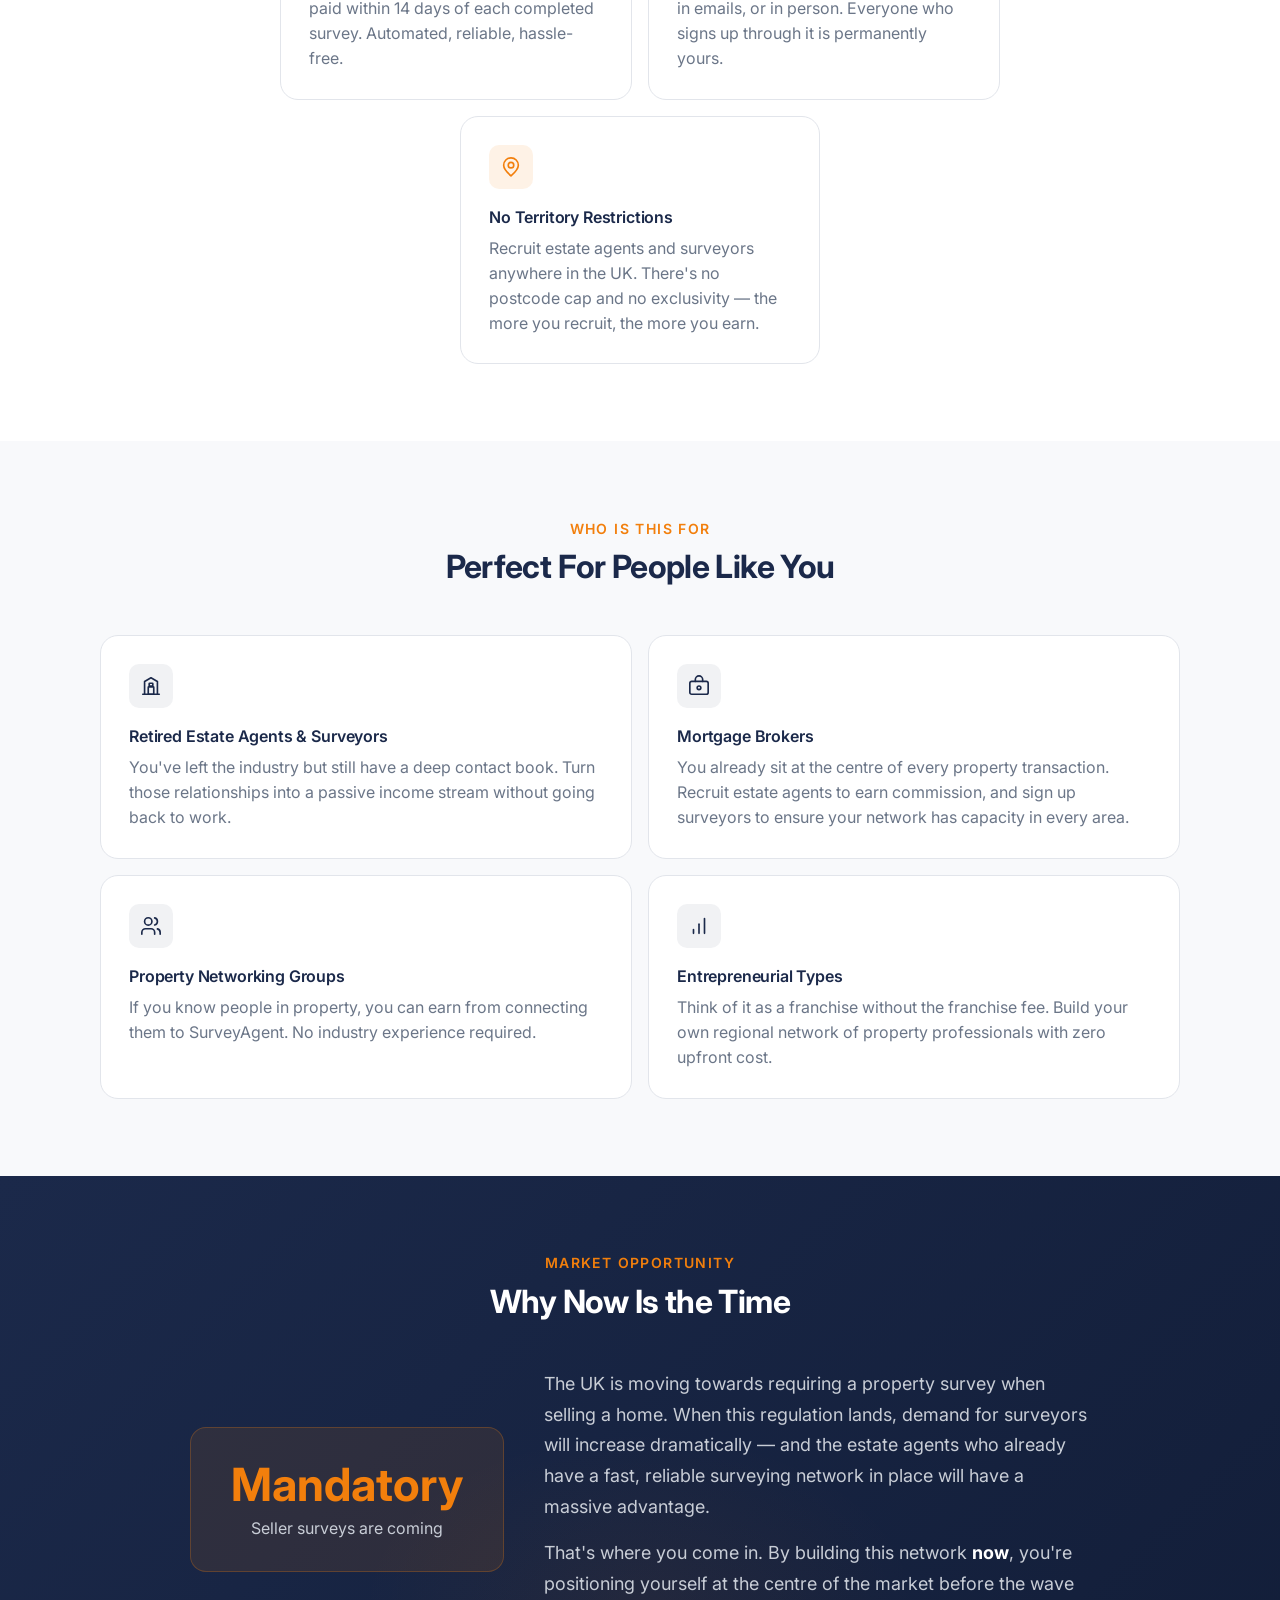
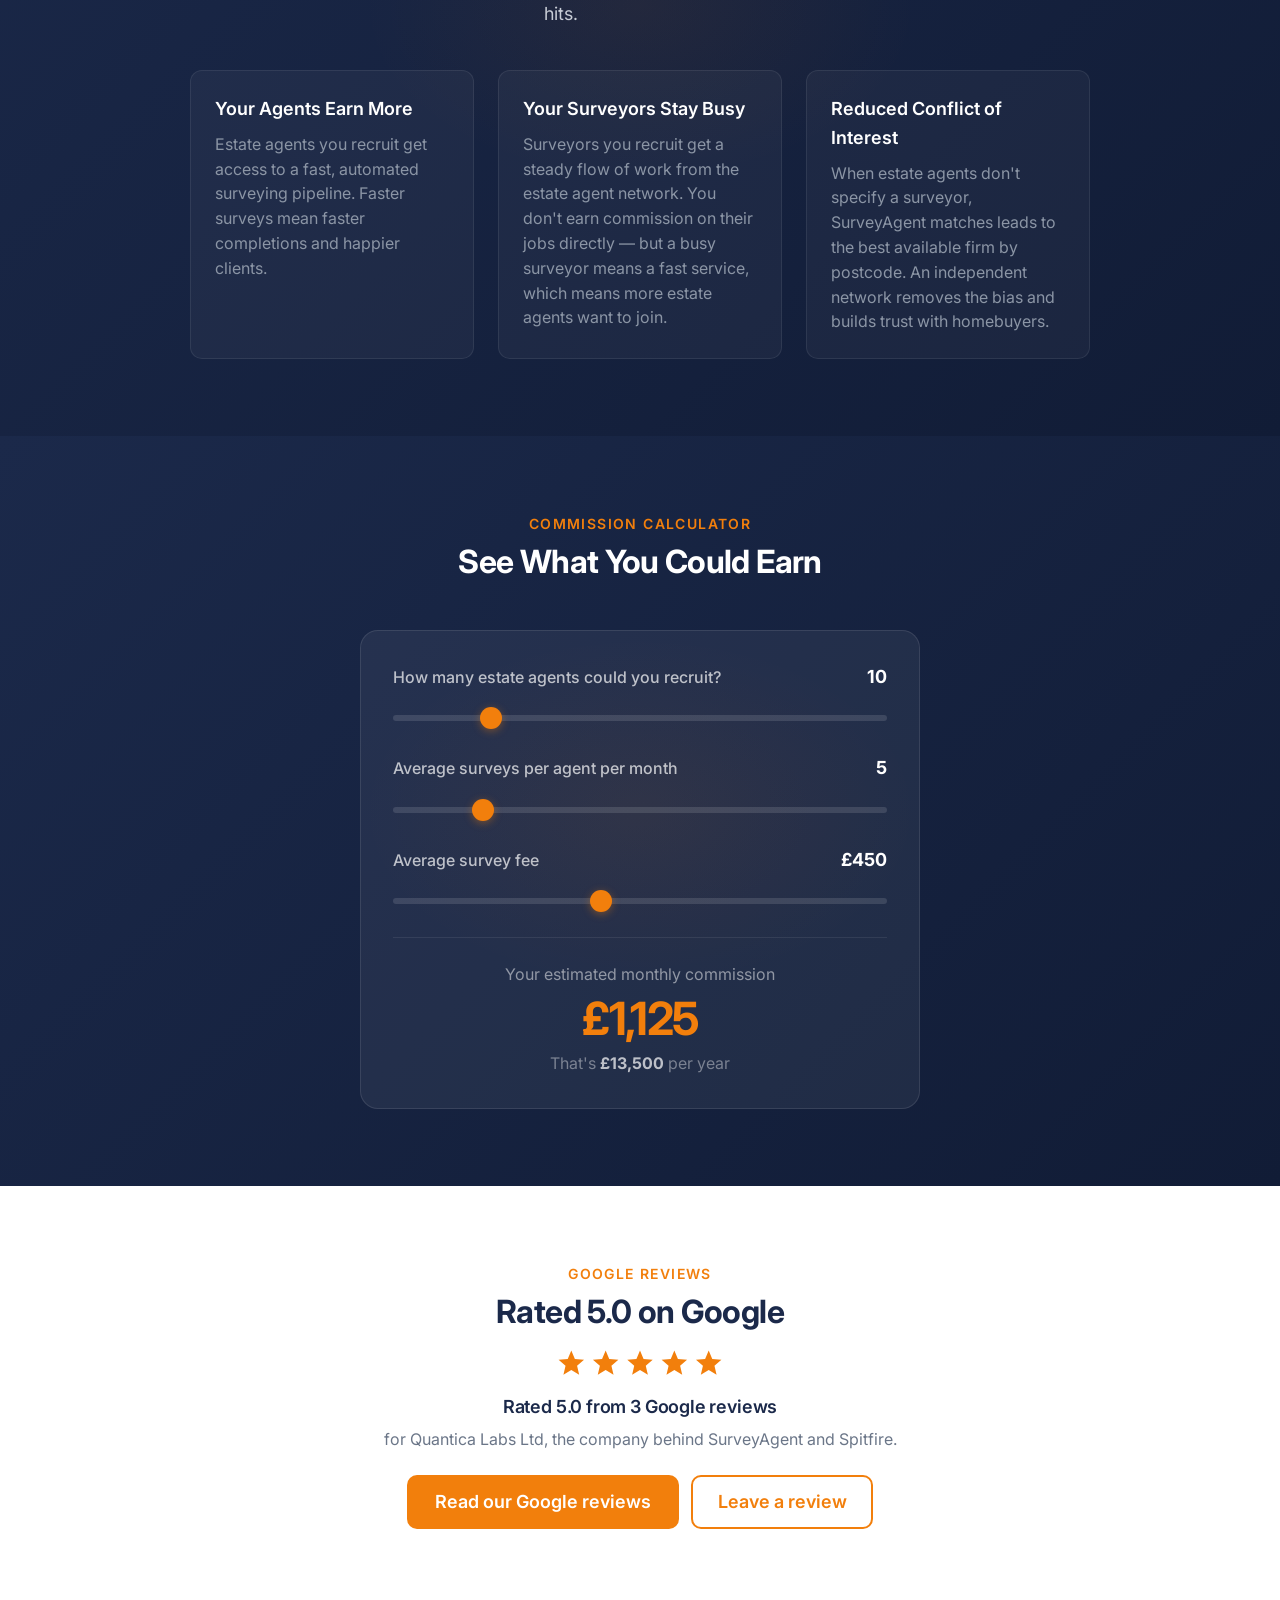
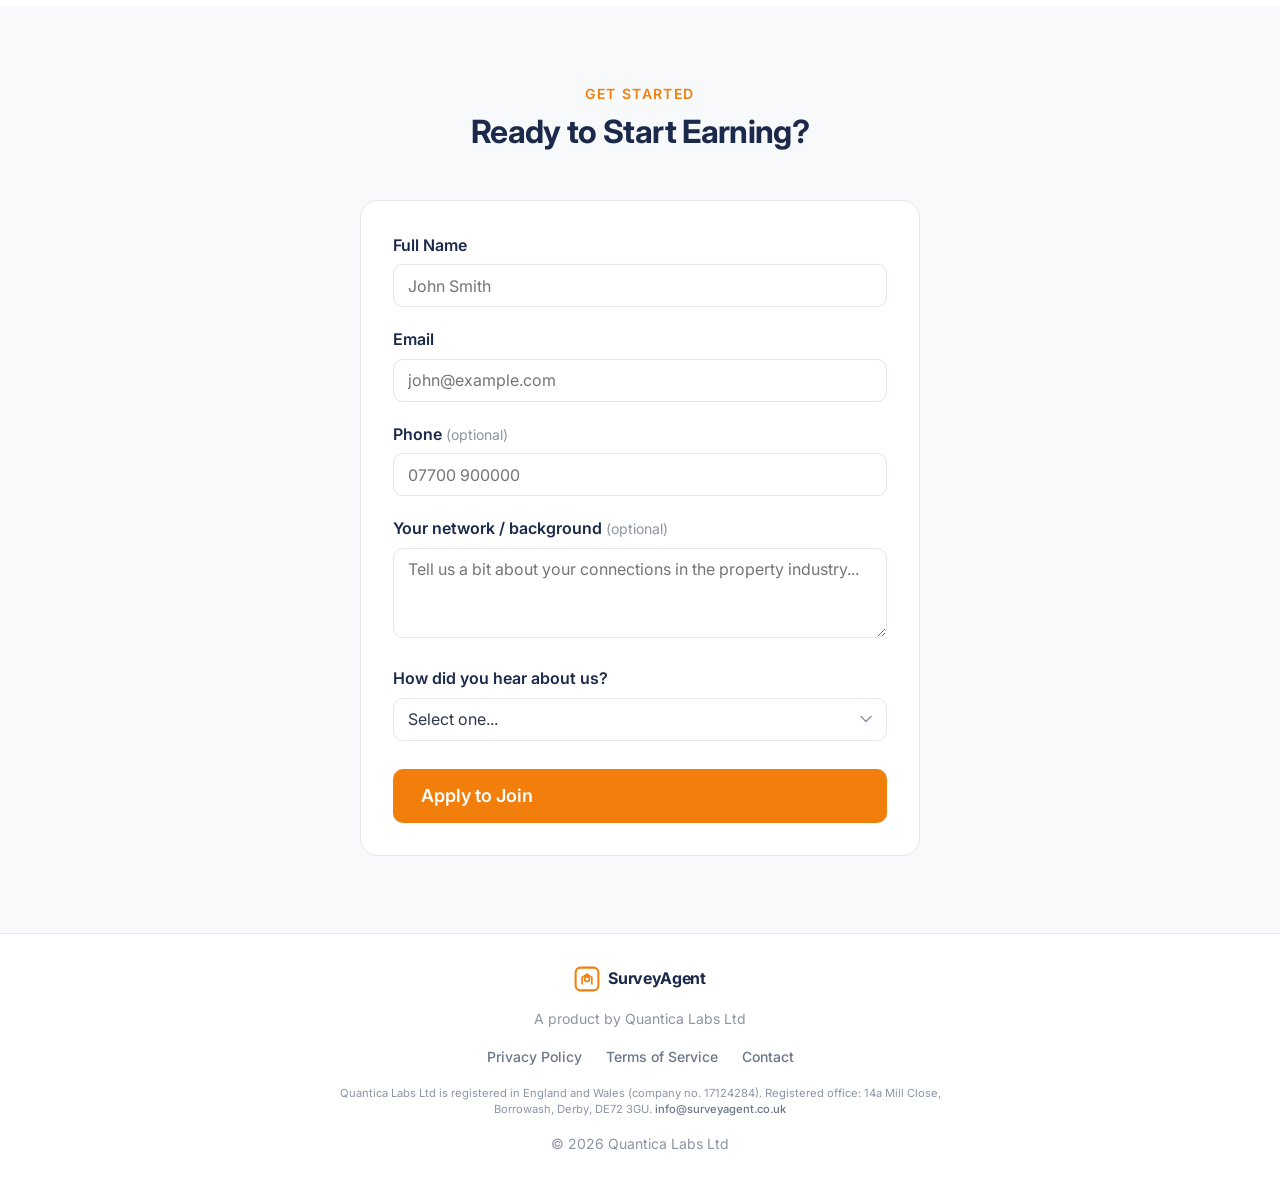
==== commit e46f28f0: "Add a static Google reviews section to the marketing pages Place a pure HTML/CSS rating band after t" ====
--- a/partner.html
+++ b/partner.html
@@ -3,8 +3,6 @@
 <head>
   <meta charset="UTF-8">
   <meta name="viewport" content="width=device-width, initial-scale=1.0">
-  <meta http-equiv="Content-Security-Policy" content="frame-src 'self' https://registry.blockmarktech.com;">
-  <script src="/cyber-essentials.js"></script>
   <title>Become a Relationship Manager — SurveyAgent</title>
   <meta name="description" content="Earn 5% commission on every property survey by recruiting estate agents to SurveyAgent. Build the surveyor network. Free to join, no cap on earnings.">
   <meta property="og:title" content="Become a Relationship Manager — SurveyAgent">
@@ -745,6 +743,79 @@
       color: rgba(255,255,255,0.7);
     }
 
+    /* ===== GOOGLE REVIEWS ===== */
+    .btn-cta-outline {
+      background: transparent;
+      color: var(--orange);
+      border: 2px solid var(--orange);
+      padding: 0.65rem 1.55rem;
+    }
+    .btn-cta-outline:hover {
+      background: var(--orange);
+      color: var(--white);
+      transform: translateY(-1px);
+      box-shadow: 0 4px 14px rgba(242,127,12,0.3);
+    }
+
+    .reviews-block {
+      text-align: center;
+      max-width: 40rem;
+      margin: 0 auto;
+    }
+
+    .reviews-stars {
+      display: flex;
+      justify-content: center;
+      margin: 1rem 0 0.9rem;
+      color: var(--orange);
+    }
+
+    .reviews-stars svg {
+      width: 10.5rem;
+      height: auto;
+      display: block;
+    }
+
+    .reviews-summary {
+      font-size: var(--text-base);
+      font-weight: 600;
+      color: var(--navy);
+      letter-spacing: -0.01em;
+    }
+
+    .reviews-company {
+      margin-top: 0.35rem;
+      font-size: var(--text-sm);
+      color: var(--gray-500);
+      line-height: 1.5;
+    }
+
+    .reviews-actions {
+      display: flex;
+      flex-wrap: wrap;
+      justify-content: center;
+      gap: 0.75rem;
+      margin-top: 1.5rem;
+    }
+
+    .reviews-actions a:focus-visible {
+      outline: 2px solid var(--navy);
+      outline-offset: 3px;
+    }
+
+    @media (max-width: 540px) {
+      .reviews-stars svg { width: 9rem; }
+      .reviews-actions {
+        flex-direction: column;
+        align-items: center;
+      }
+      .reviews-actions .btn-cta {
+        width: 100%;
+        max-width: 20rem;
+        justify-content: center;
+      }
+    }
+
     /* ===== APPLICATION FORM ===== */
     .form-card {
       max-width: 560px;
@@ -1257,6 +1328,33 @@
             <div class="calc-result-value" id="monthly-result">&pound;1,125</div>
             <div class="calc-result-annual">That's <strong id="annual-result">&pound;13,500</strong> per year</div>
           </div>
+        </div>
+      </div>
+    </div>
+  </section>
+
+  <!-- ===== GOOGLE REVIEWS ===== -->
+  <section class="section" id="reviews" aria-labelledby="reviews-title">
+    <div class="section-inner">
+      <div class="reviews-block" data-reveal>
+        <div class="section-label">Google reviews</div>
+        <h2 class="section-title" id="reviews-title">Rated 5.0 on Google</h2>
+        <div class="reviews-stars" role="img" aria-label="5 out of 5 stars">
+          <svg viewBox="0 0 132 24" focusable="false" aria-hidden="true">
+            <g fill="currentColor">
+              <path d="M12 17.27 18.18 21l-1.64-7.03L22 9.24l-7.19-.61L12 2 9.19 8.63 2 9.24l5.46 4.73L5.82 21z"/>
+              <path transform="translate(27)" d="M12 17.27 18.18 21l-1.64-7.03L22 9.24l-7.19-.61L12 2 9.19 8.63 2 9.24l5.46 4.73L5.82 21z"/>
+              <path transform="translate(54)" d="M12 17.27 18.18 21l-1.64-7.03L22 9.24l-7.19-.61L12 2 9.19 8.63 2 9.24l5.46 4.73L5.82 21z"/>
+              <path transform="translate(81)" d="M12 17.27 18.18 21l-1.64-7.03L22 9.24l-7.19-.61L12 2 9.19 8.63 2 9.24l5.46 4.73L5.82 21z"/>
+              <path transform="translate(108)" d="M12 17.27 18.18 21l-1.64-7.03L22 9.24l-7.19-.61L12 2 9.19 8.63 2 9.24l5.46 4.73L5.82 21z"/>
+            </g>
+          </svg>
+        </div>
+        <p class="reviews-summary">Rated 5.0 from 3 Google reviews</p>
+        <p class="reviews-company">for Quantica Labs Ltd, the company behind SurveyAgent and Spitfire.</p>
+        <div class="reviews-actions">
+          <a class="btn-cta btn-cta-lg" href="https://www.google.com/maps?cid=16801169828942697499" target="_blank" rel="noopener">Read our Google reviews<span class="sr-only"> (opens in a new tab)</span></a>
+          <a class="btn-cta btn-cta-lg btn-cta-outline" href="https://g.page/r/CRvUI2nxvinpEBM/review" target="_blank" rel="noopener">Leave a review<span class="sr-only"> (opens in a new tab)</span></a>
         </div>
       </div>
     </div>
@@ -1321,7 +1419,6 @@
         <span class="wordmark">SurveyAgent</span>
       </div>
       <div class="footer-copy">A product by Quantica Labs Ltd</div>
-      <cyber-essentials-badge></cyber-essentials-badge>
       <div class="footer-links">
         <a href="https://surveyagent.co.uk/privacy">Privacy Policy</a>
         <a href="https://surveyagent.co.uk/terms">Terms of Service</a>
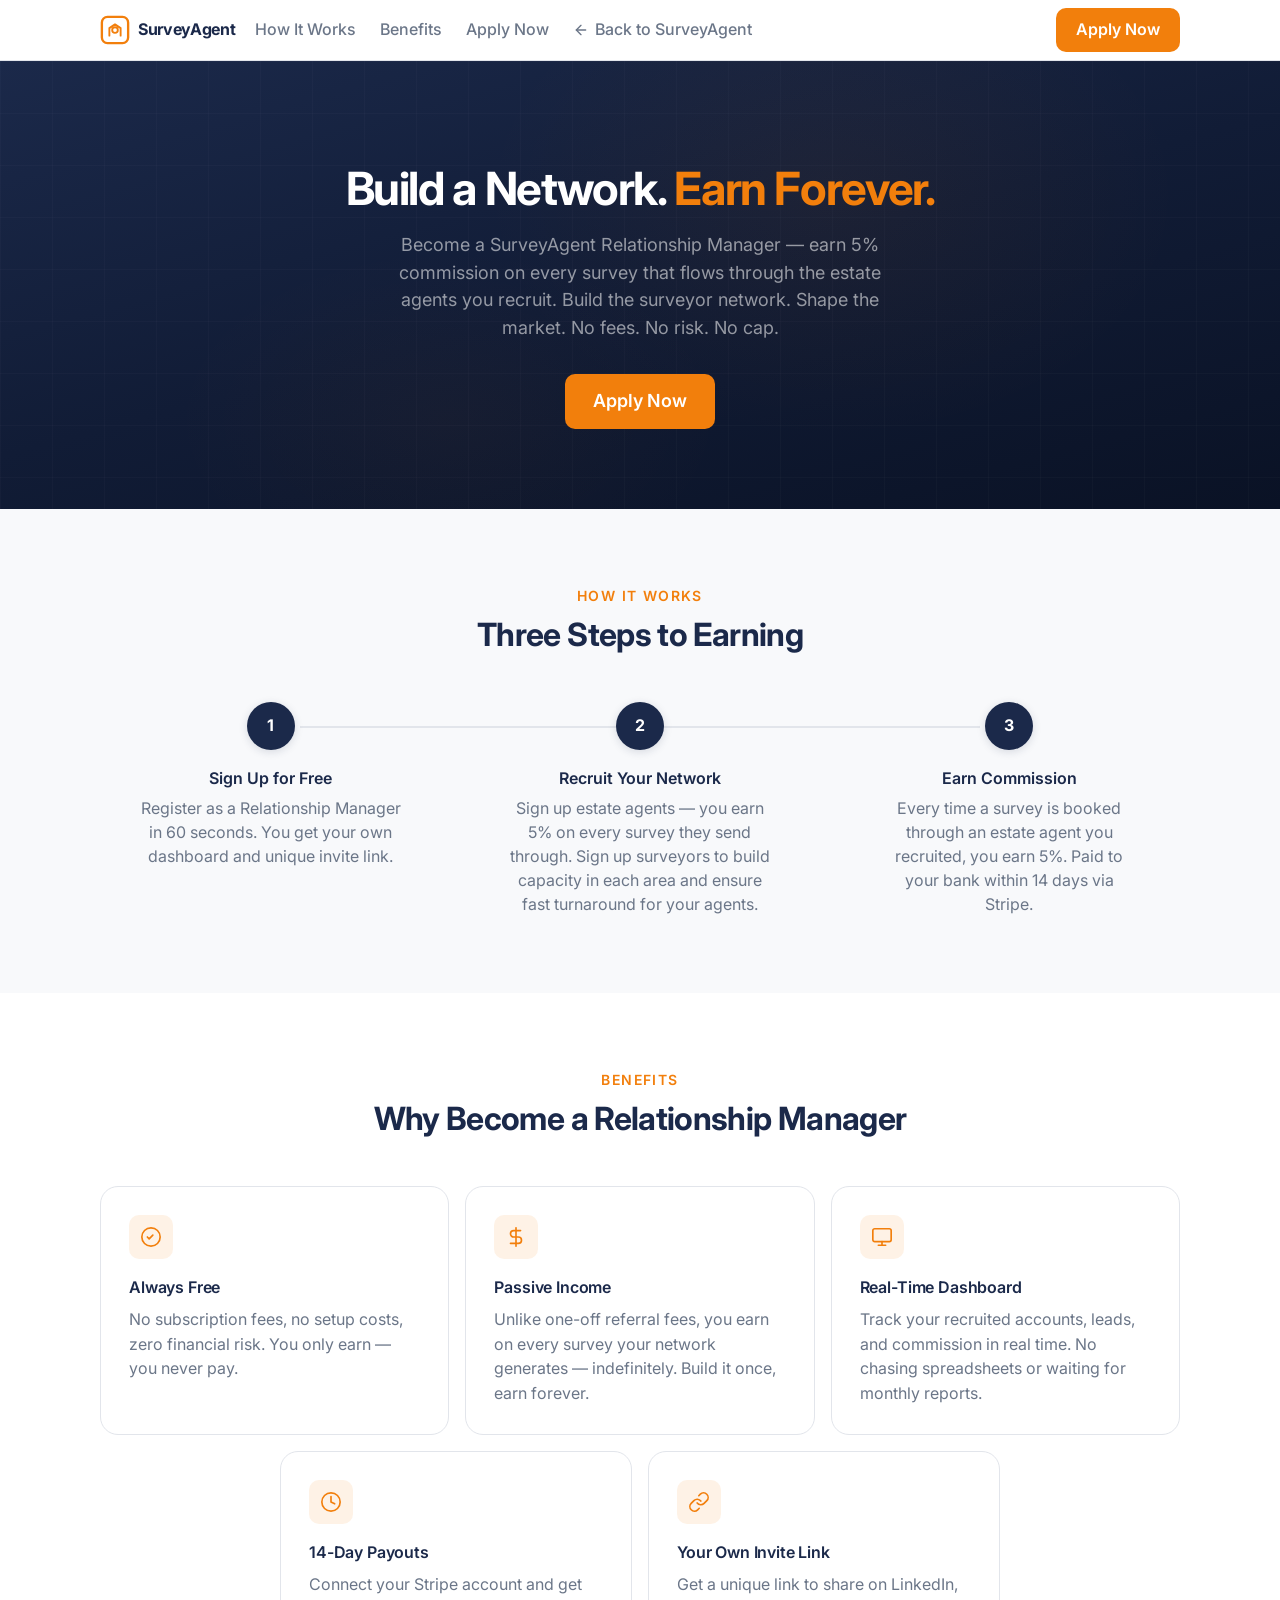
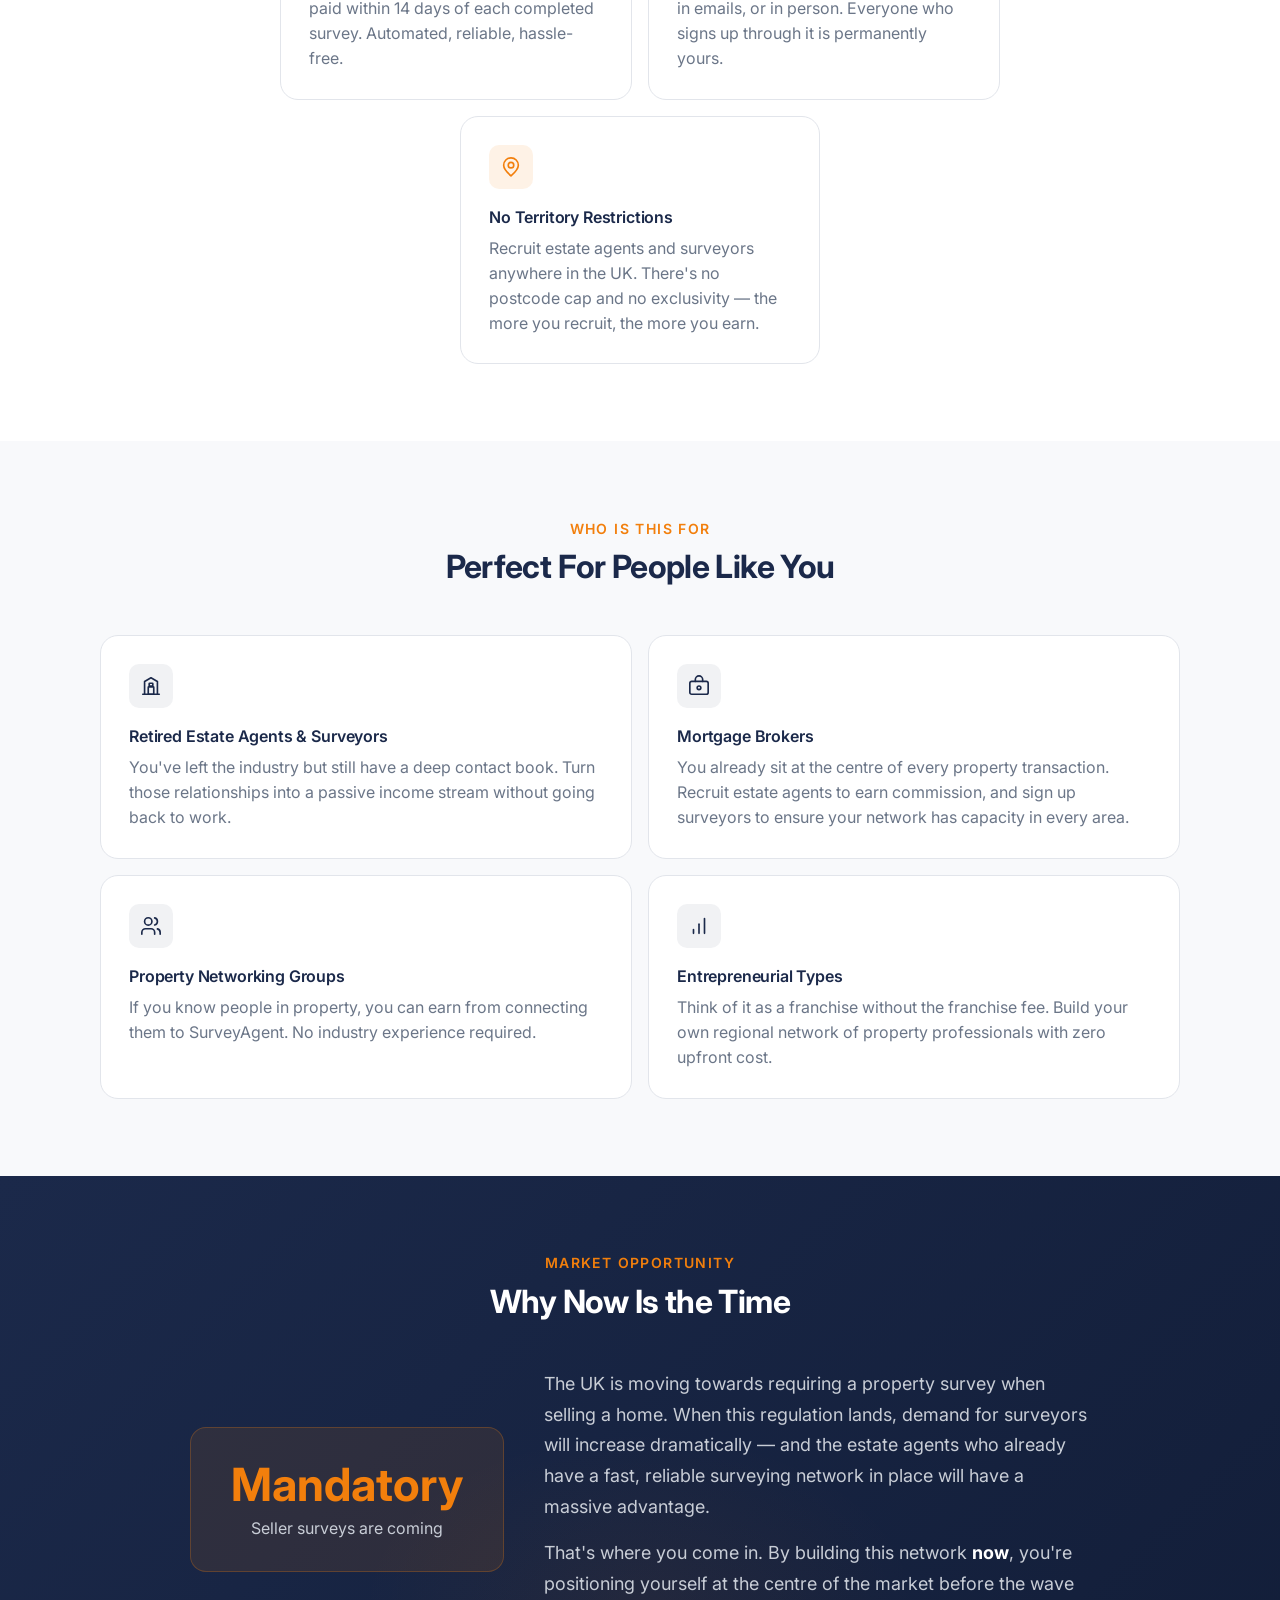
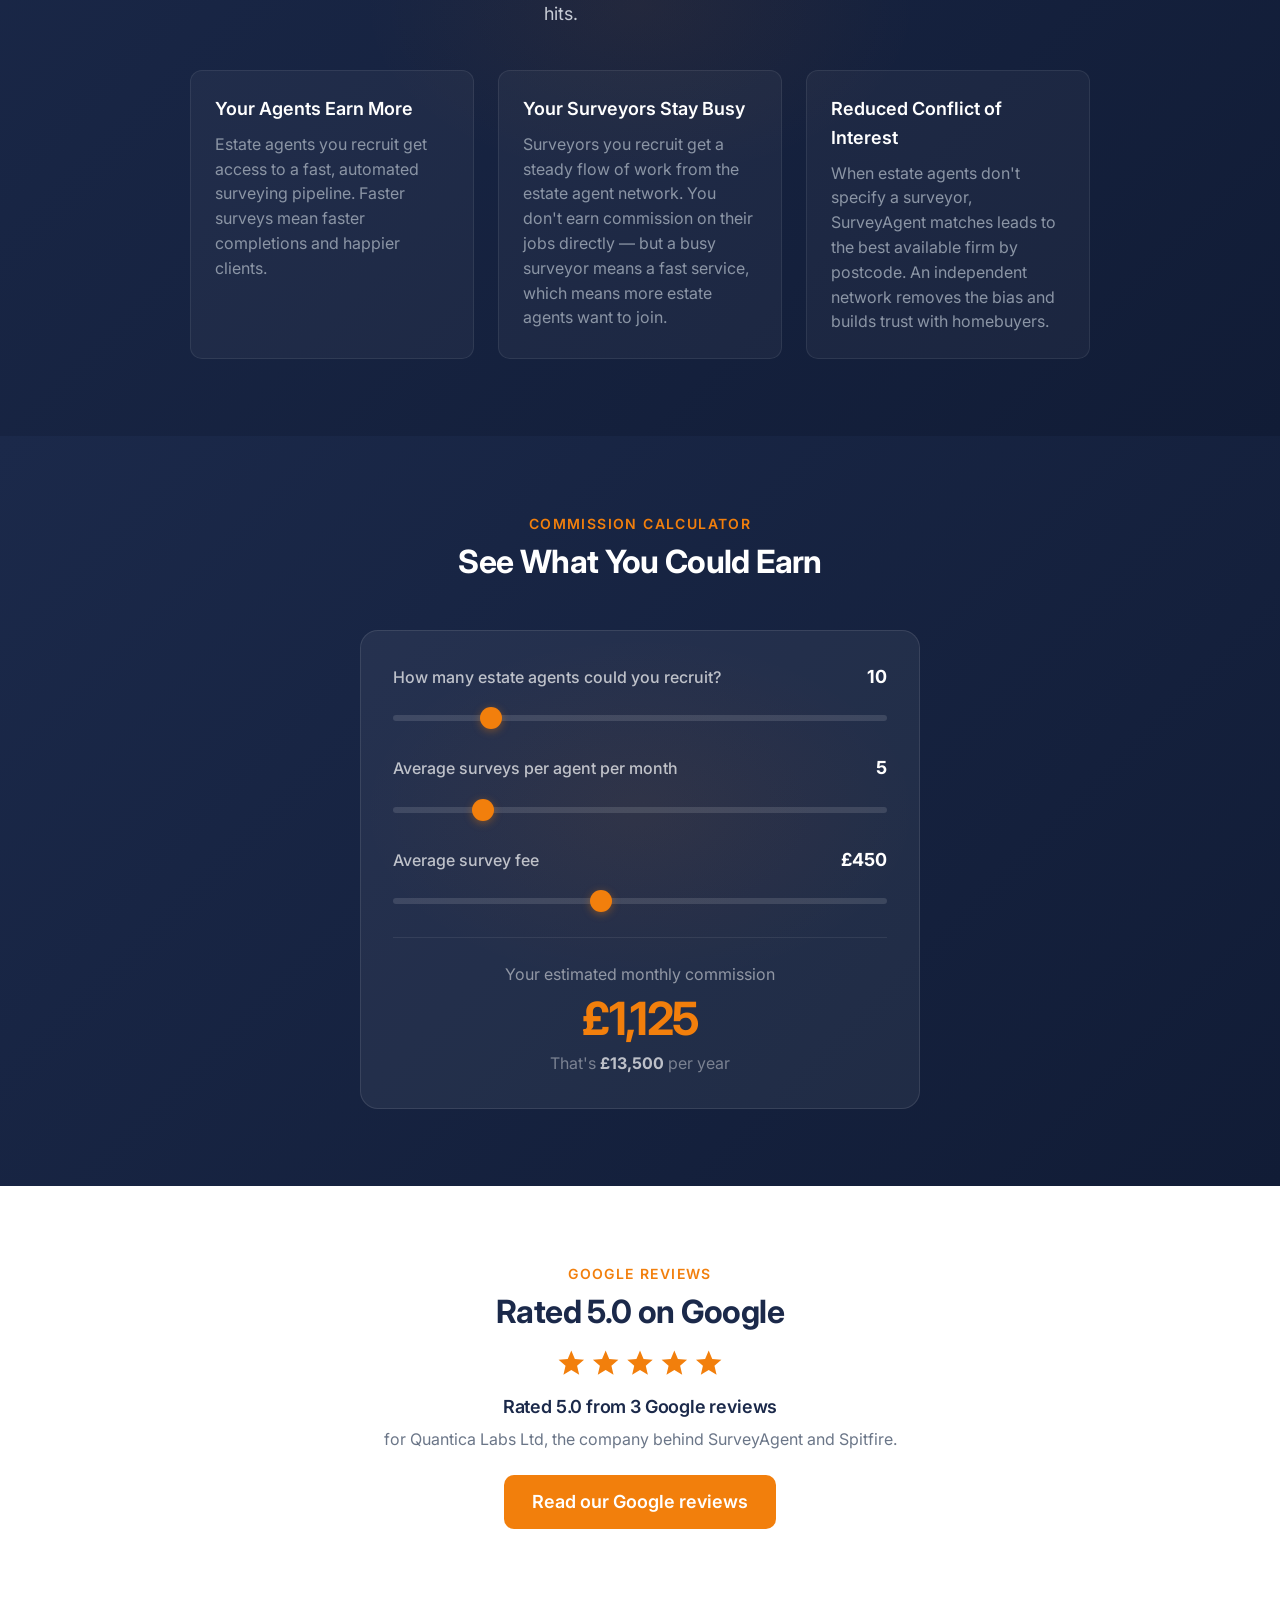
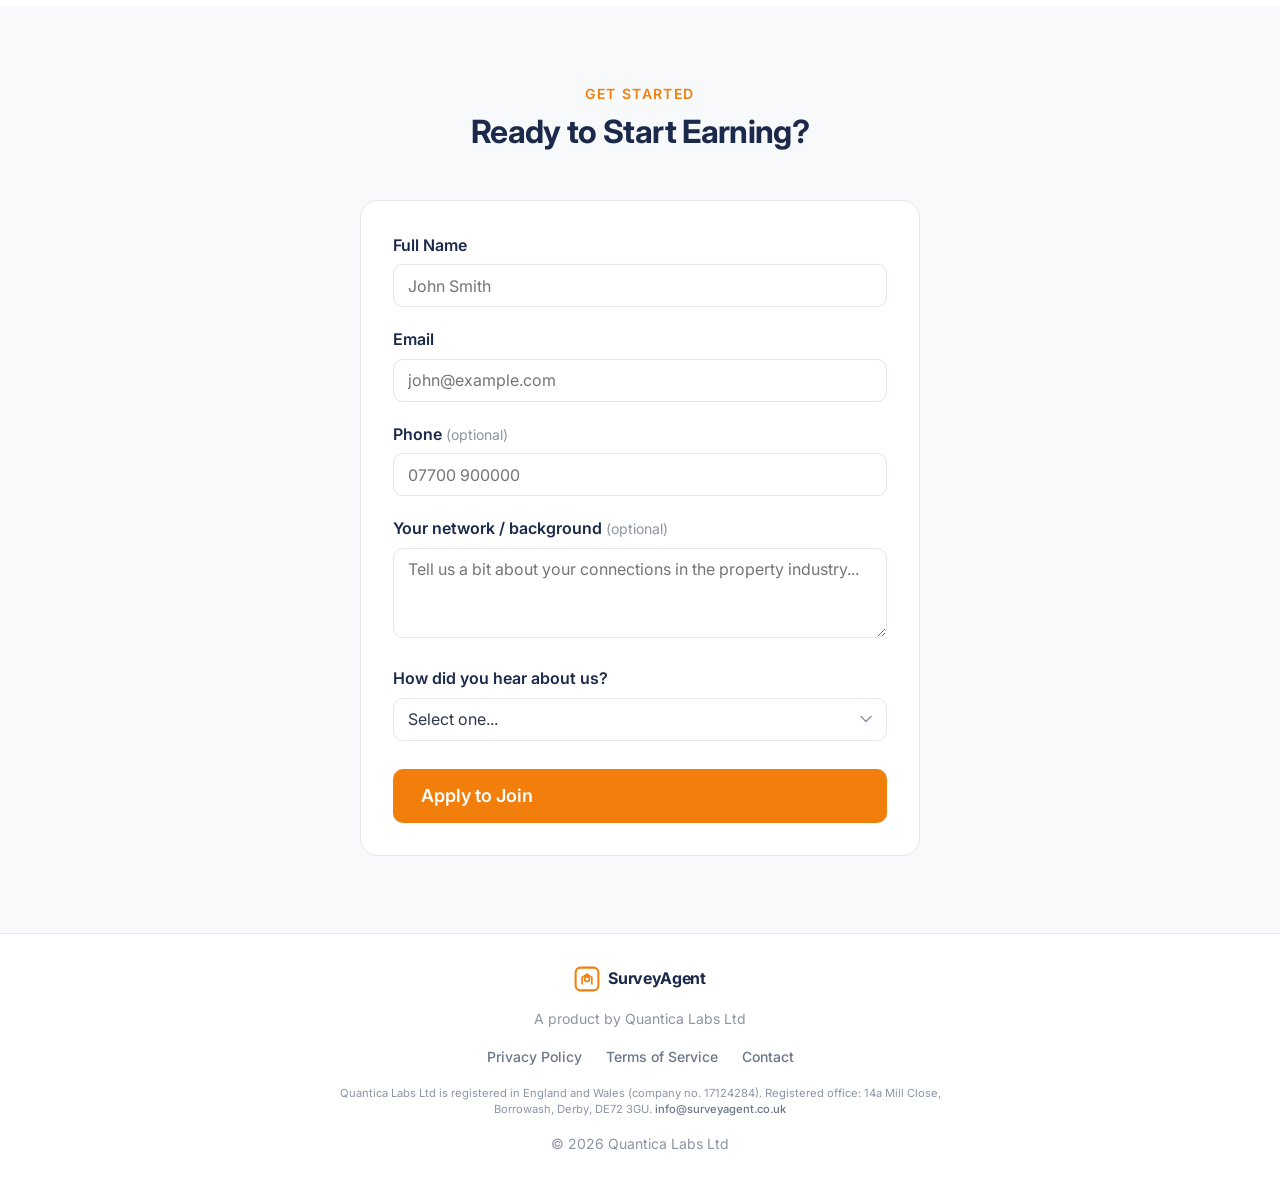
==== commit bd558d55: "Remove the Leave a review links from the Google reviews bands Visitors can still read the existing G" ====
--- a/partner.html
+++ b/partner.html
@@ -744,19 +744,6 @@
     }
 
     /* ===== GOOGLE REVIEWS ===== */
-    .btn-cta-outline {
-      background: transparent;
-      color: var(--orange);
-      border: 2px solid var(--orange);
-      padding: 0.65rem 1.55rem;
-    }
-    .btn-cta-outline:hover {
-      background: var(--orange);
-      color: var(--white);
-      transform: translateY(-1px);
-      box-shadow: 0 4px 14px rgba(242,127,12,0.3);
-    }
-
     .reviews-block {
       text-align: center;
       max-width: 40rem;
@@ -792,10 +779,12 @@
 
     .reviews-actions {
       display: flex;
-      flex-wrap: wrap;
       justify-content: center;
-      gap: 0.75rem;
       margin-top: 1.5rem;
+    }
+
+    .reviews-actions .btn-cta {
+      justify-content: center;
     }
 
     .reviews-actions a:focus-visible {
@@ -805,14 +794,8 @@
 
     @media (max-width: 540px) {
       .reviews-stars svg { width: 9rem; }
-      .reviews-actions {
-        flex-direction: column;
-        align-items: center;
-      }
       .reviews-actions .btn-cta {
-        width: 100%;
-        max-width: 20rem;
-        justify-content: center;
+        width: min(100%, 20rem);
       }
     }
 
@@ -1354,7 +1337,6 @@
         <p class="reviews-company">for Quantica Labs Ltd, the company behind SurveyAgent and Spitfire.</p>
         <div class="reviews-actions">
           <a class="btn-cta btn-cta-lg" href="https://www.google.com/maps?cid=16801169828942697499" target="_blank" rel="noopener">Read our Google reviews<span class="sr-only"> (opens in a new tab)</span></a>
-          <a class="btn-cta btn-cta-lg btn-cta-outline" href="https://g.page/r/CRvUI2nxvinpEBM/review" target="_blank" rel="noopener">Leave a review<span class="sr-only"> (opens in a new tab)</span></a>
         </div>
       </div>
     </div>
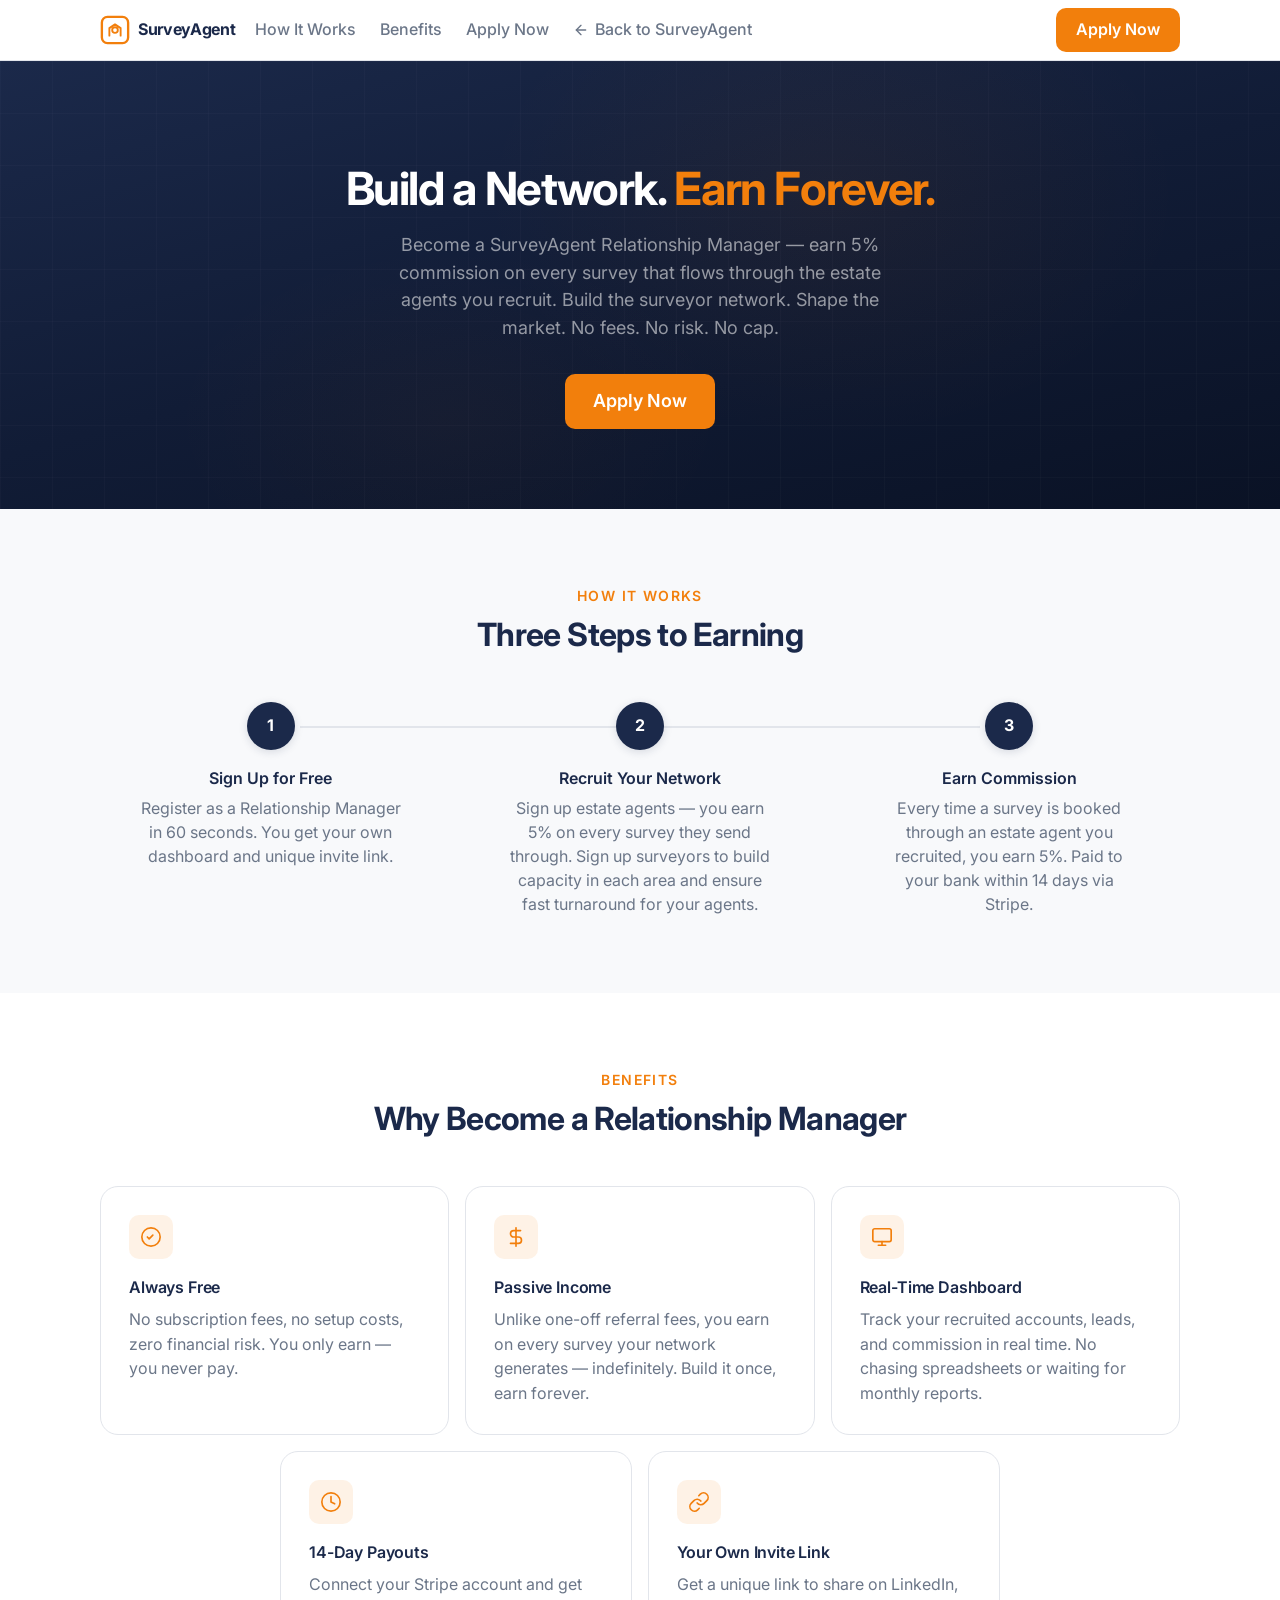
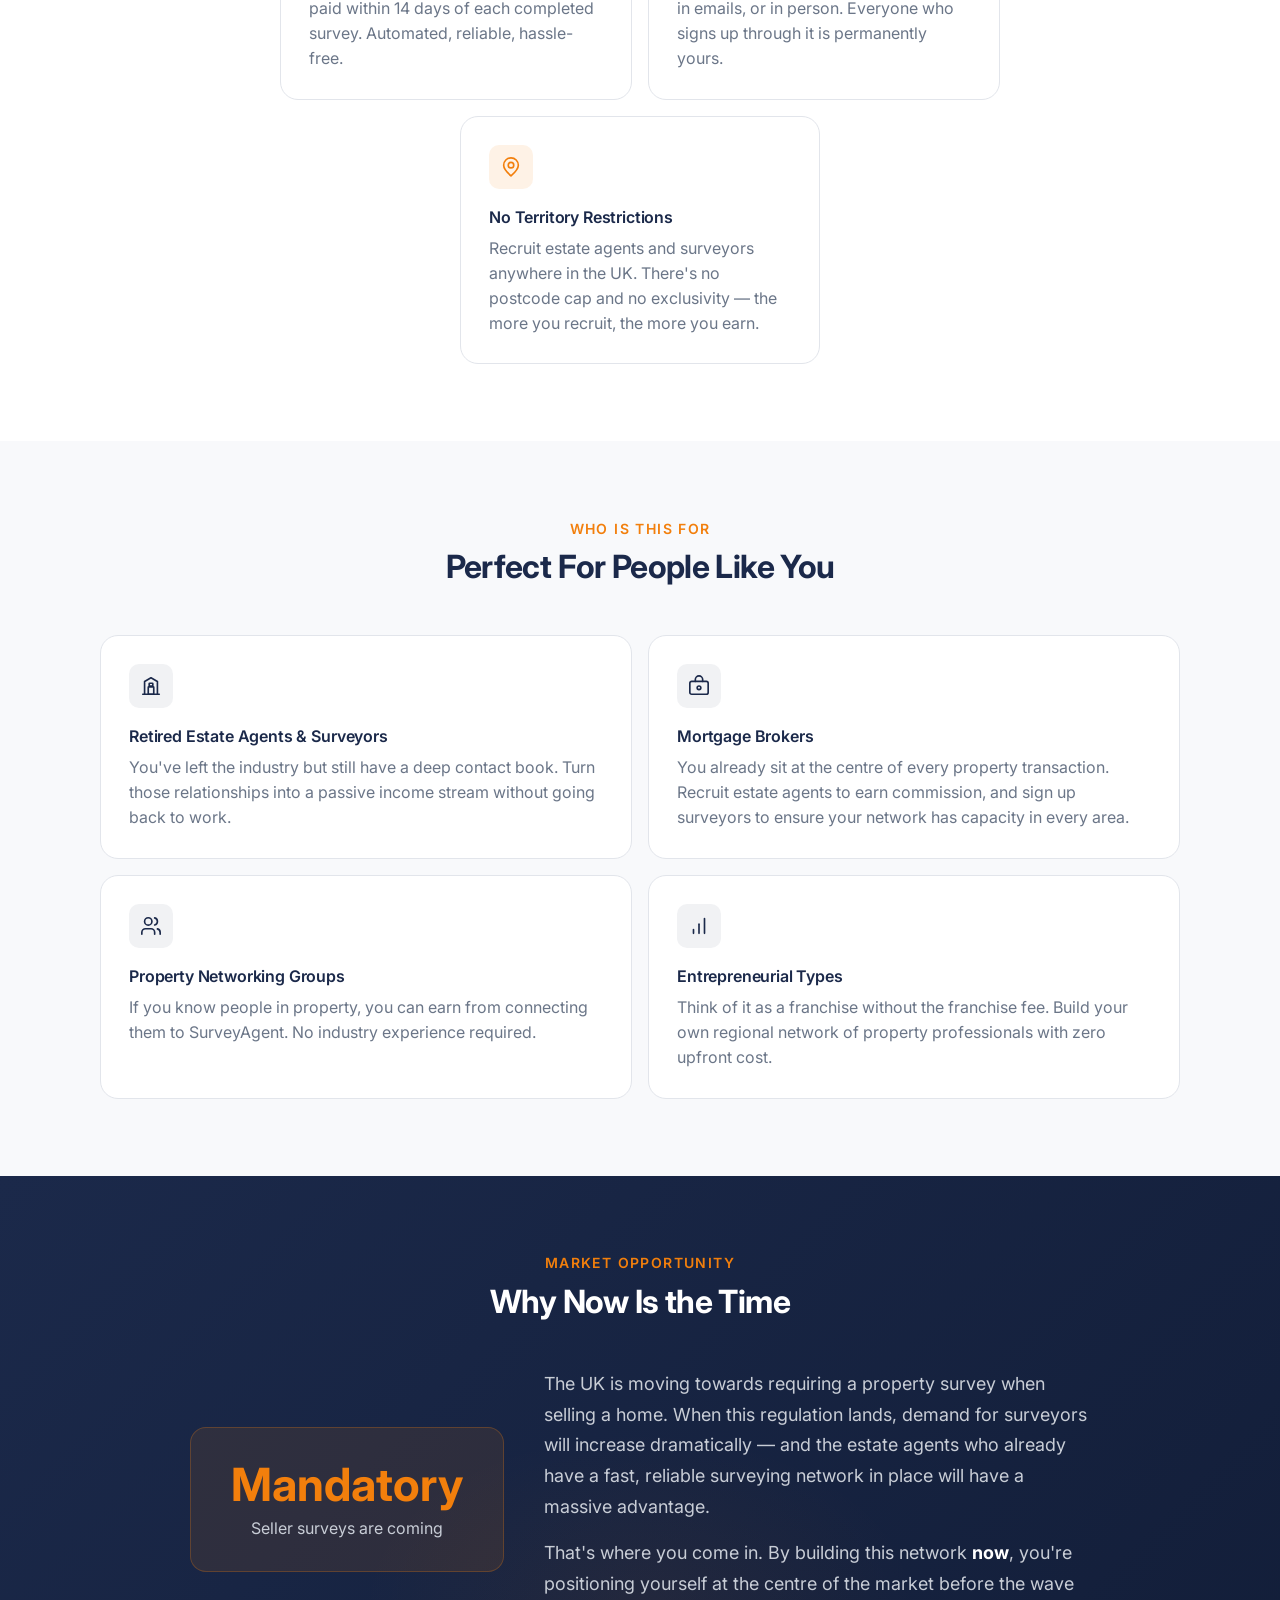
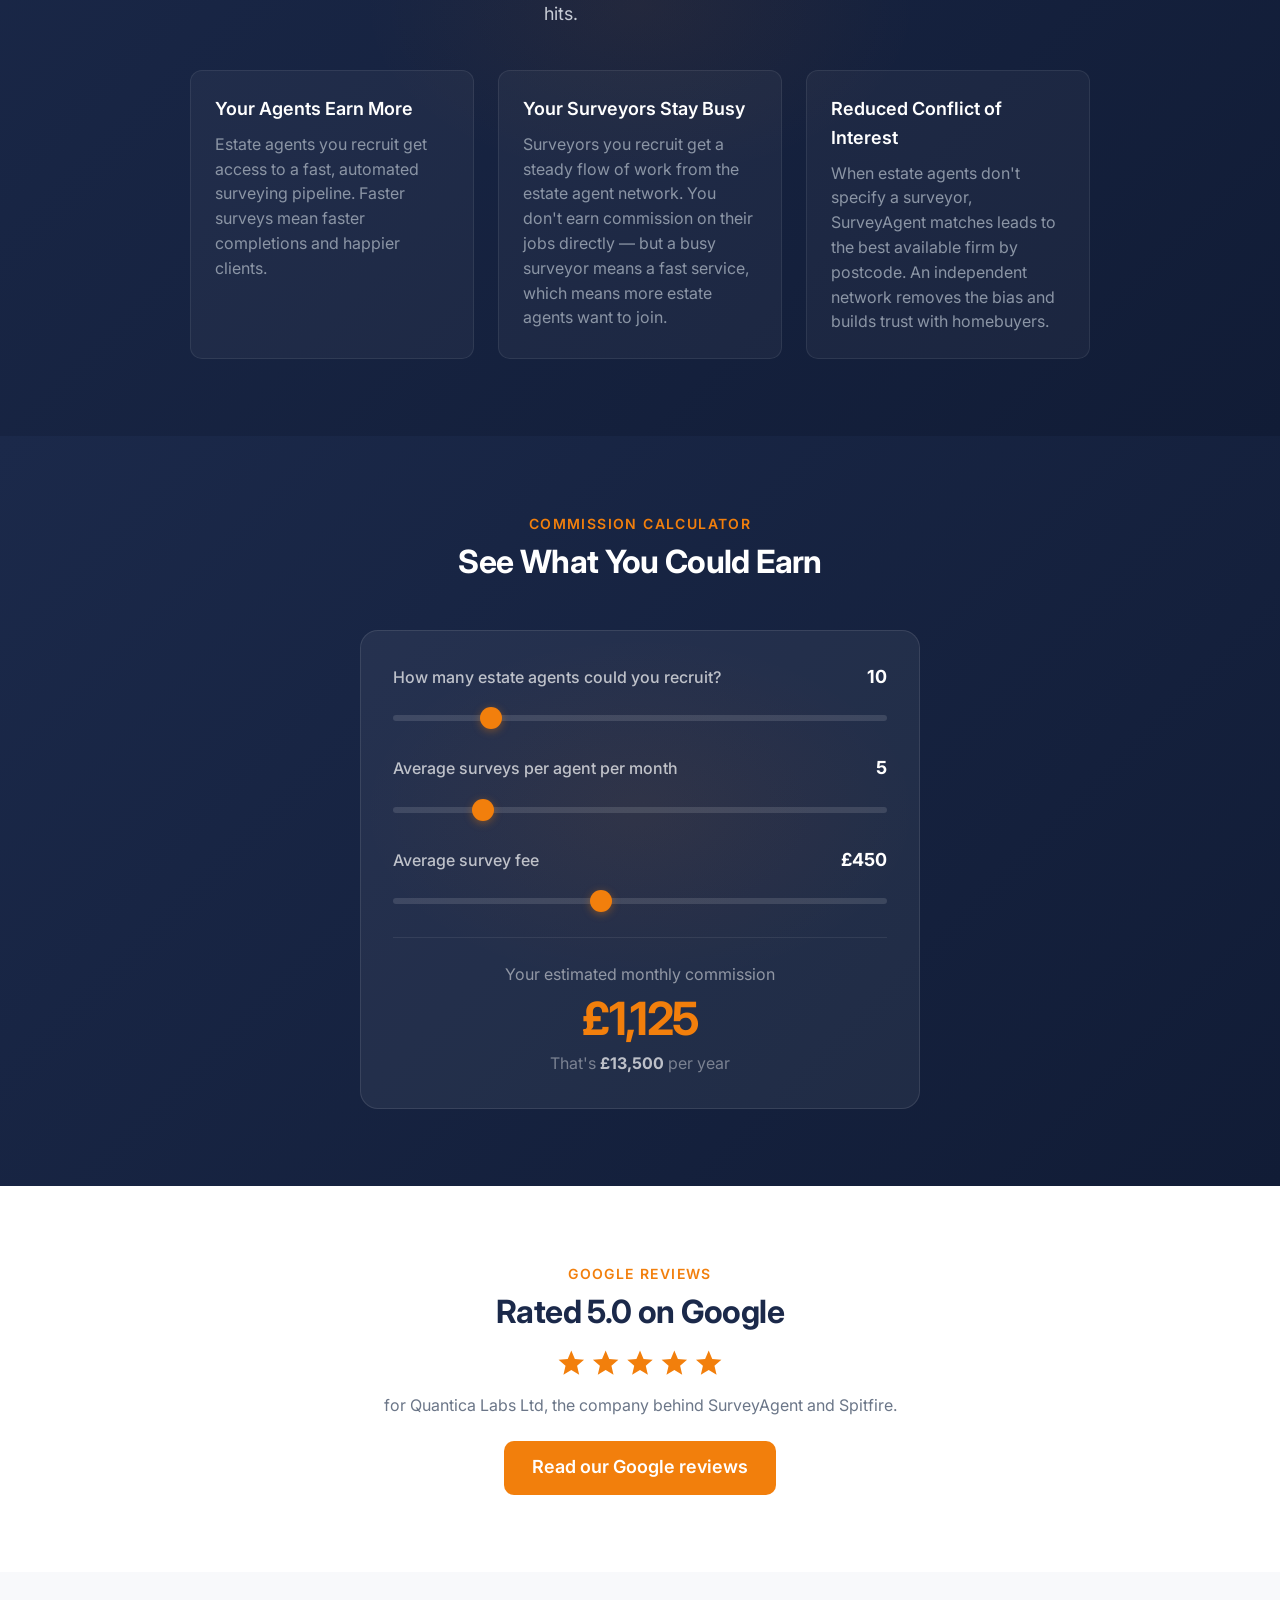
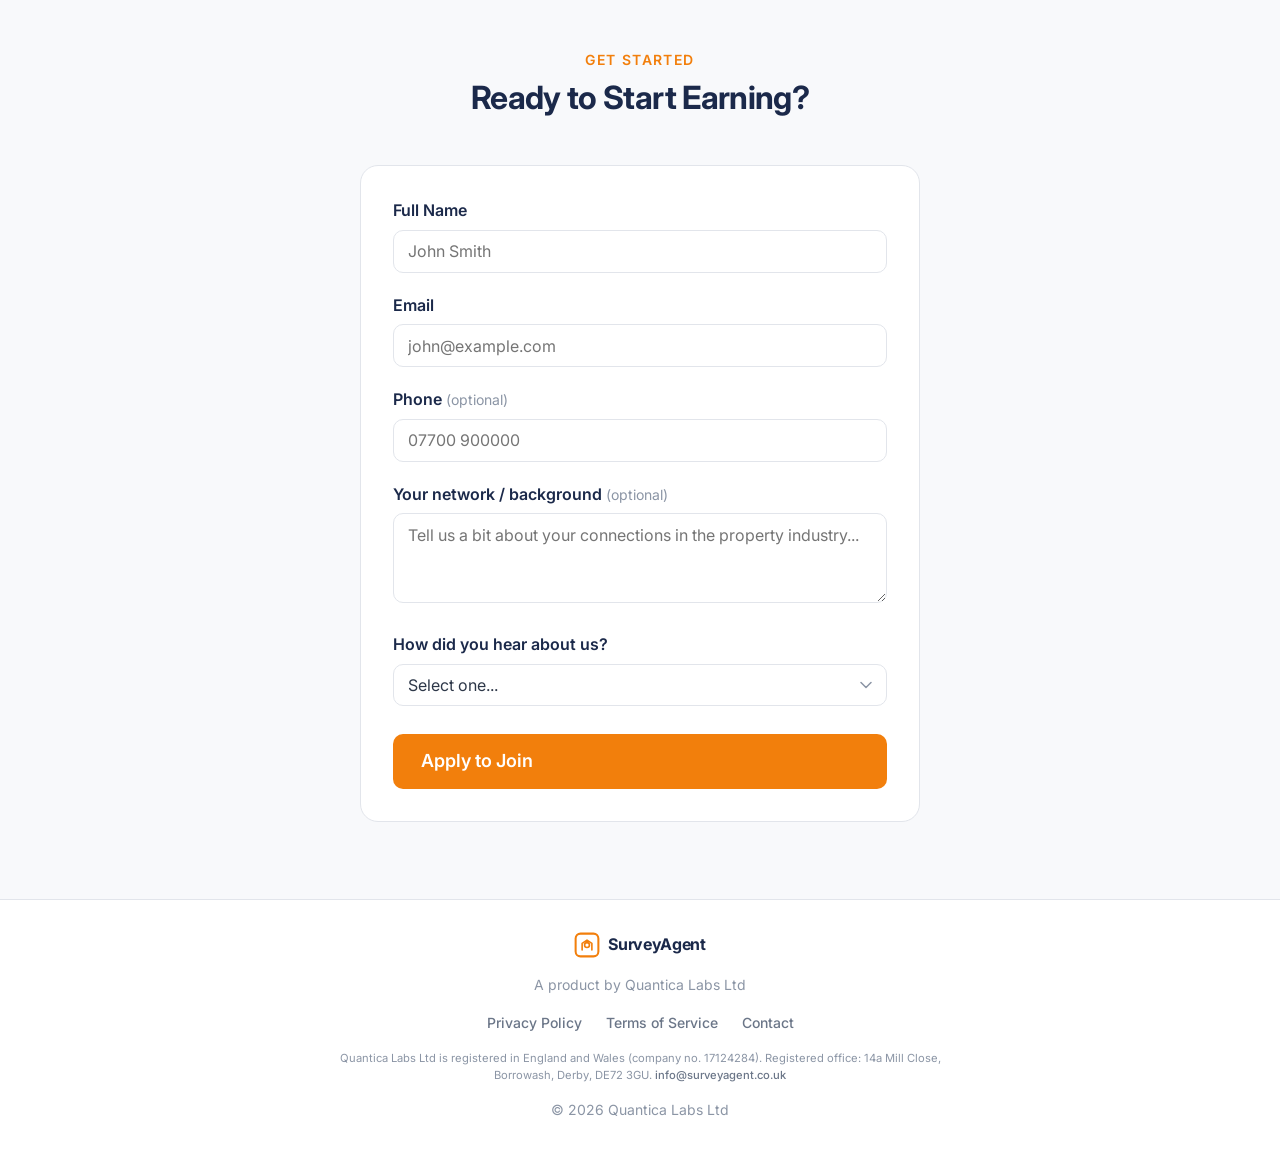
==== commit 685f6ac1: "Remove the Google review count from the reviews bands The home and partner pages still show five sta" ====
--- a/partner.html
+++ b/partner.html
@@ -763,13 +763,6 @@
       display: block;
     }
 
-    .reviews-summary {
-      font-size: var(--text-base);
-      font-weight: 600;
-      color: var(--navy);
-      letter-spacing: -0.01em;
-    }
-
     .reviews-company {
       margin-top: 0.35rem;
       font-size: var(--text-sm);
@@ -1333,7 +1326,6 @@
             </g>
           </svg>
         </div>
-        <p class="reviews-summary">Rated 5.0 from 3 Google reviews</p>
         <p class="reviews-company">for Quantica Labs Ltd, the company behind SurveyAgent and Spitfire.</p>
         <div class="reviews-actions">
           <a class="btn-cta btn-cta-lg" href="https://www.google.com/maps?cid=16801169828942697499" target="_blank" rel="noopener">Read our Google reviews<span class="sr-only"> (opens in a new tab)</span></a>
